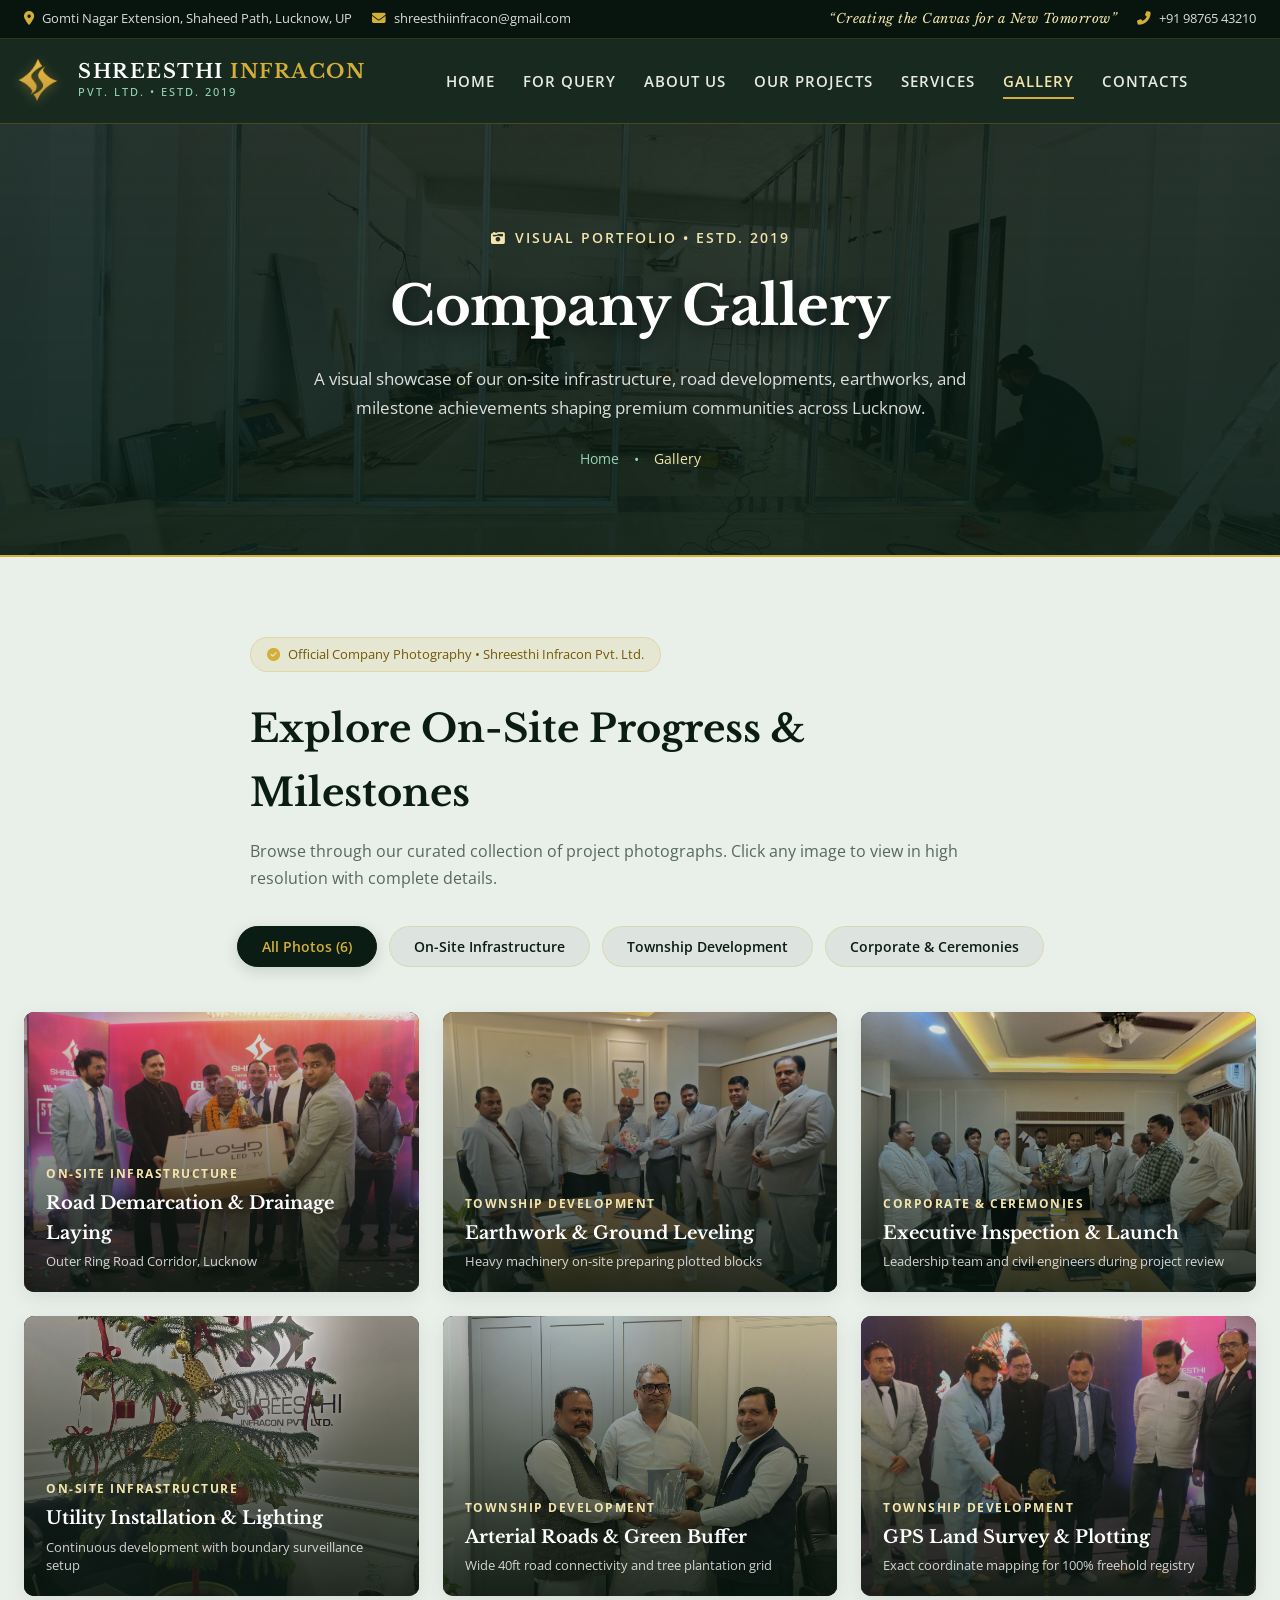
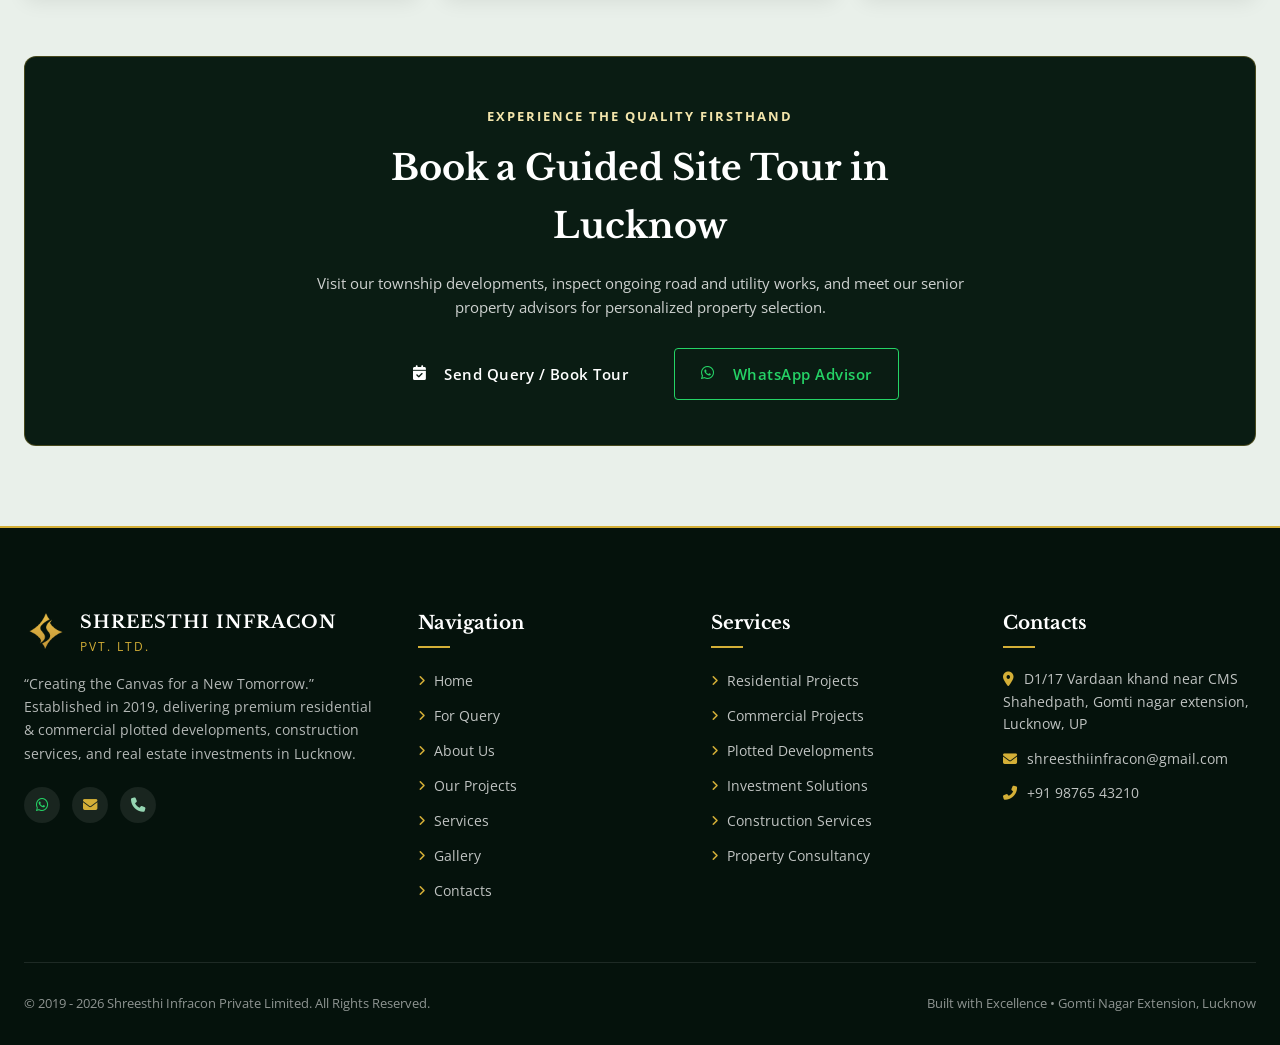
==== gallery.html @ b953113c "Add dedicated Gallery page, homepage showcase section, lightbox modal, and update site navigation" ====
<!DOCTYPE html>
<html lang="en">
<head>
  <meta charset="UTF-8">
  <meta name="viewport" content="width=device-width, initial-scale=1.0, maximum-scale=5.0">
  <title>Company Gallery | Photos &amp; Developments - Shreesthi Infracon Pvt. Ltd.</title>
  <meta name="description" content="Explore Shreesthi Infracon Pvt. Ltd. official gallery - on-site construction, township infrastructure, freehold plotted developments, office moments &amp; project milestones in Lucknow.">
  <meta name="keywords" content="Shreesthi Infracon Gallery, Company Photos Shreesthi Infracon, Lucknow Real Estate Development Photos, Greenfield Township Site Photos, Gomti Nagar Extension Plots Images, Lucknow Construction Photos">
  <meta name="author" content="Shreesthi Infracon Pvt. Ltd.">
  <meta name="robots" content="index, follow, max-snippet:-1, max-image-preview:large, max-video-preview:-1">
  <link rel="canonical" href="https://www.shreesthiinfracon.com/gallery.html">

  <!-- Geo Meta Tags for Lucknow Local SEO -->
  <meta name="geo.region" content="IN-UP">
  <meta name="geo.placename" content="Lucknow">
  <meta name="geo.position" content="26.826504;80.998495">
  <meta name="ICBM" content="26.826504, 80.998495">

  <!-- Open Graph -->
  <meta property="og:site_name" content="SHREESTHI INFRACON PVT. LTD.">
  <meta property="og:title" content="Company Gallery &amp; Project Photos | Shreesthi Infracon Lucknow">
  <meta property="og:description" content="Discover on-site developments, township roads, construction progress, and corporate milestones of Shreesthi Infracon in Lucknow.">
  <meta property="og:type" content="website">
  <meta property="og:url" content="https://www.shreesthiinfracon.com/gallery.html">
  <meta property="og:image" content="https://www.shreesthiinfracon.com/assets/images/gallery/IMG_9667.JPG.jpeg">
  <meta property="og:locale" content="en_IN">

  <!-- Twitter Card -->
  <meta name="twitter:card" content="summary_large_image">
  <meta name="twitter:title" content="Company Gallery &amp; Photos | Shreesthi Infracon Lucknow">
  <meta name="twitter:description" content="On-site development, infrastructure milestones &amp; moments from Shreesthi Infracon Pvt. Ltd. Lucknow.">
  <meta name="twitter:image" content="https://www.shreesthiinfracon.com/assets/images/gallery/IMG_9667.JPG.jpeg">

  <!-- Schema.org ImageGallery Structured Data -->
  <script type="application/ld+json">
  {
    "@context": "https://schema.org",
    "@type": "ImageGallery",
    "name": "Shreesthi Infracon Company Gallery",
    "description": "On-site infrastructure, civil developments, plotted townships, and corporate milestones of Shreesthi Infracon Pvt. Ltd. in Lucknow.",
    "url": "https://www.shreesthiinfracon.com/gallery.html",
    "provider": {
      "@type": "RealEstateAgent",
      "name": "Shreesthi Infracon Pvt. Ltd.",
      "telephone": "+91 98765 43210",
      "address": {
        "@type": "PostalAddress",
        "streetAddress": "D1/17 Vardaan Khand near CMS Shaheed Path, Gomti Nagar Extension",
        "addressLocality": "Lucknow",
        "addressRegion": "Uttar Pradesh",
        "postalCode": "226010",
        "addressCountry": "IN"
      }
    }
  }
  </script>

  <!-- Favicon -->
  <link rel="icon" type="image/png" href="assets/images/logo/logo-icon-gold.png">

  <!-- Google Fonts: Libre Baskerville + Open Sans -->
  <link rel="preconnect" href="https://fonts.googleapis.com">
  <link rel="preconnect" href="https://fonts.gstatic.com" crossorigin>
  <link href="https://fonts.googleapis.com/css2?family=Libre+Baskerville:ital,wght@0,400;0,700;1,400&family=Open+Sans:ital,wght@0,300;0,400;0,500;0,600;0,700;1,400&display=swap" rel="stylesheet">

  <!-- Font Awesome Icons -->
  <link rel="stylesheet" href="https://cdnjs.cloudflare.com/ajax/libs/font-awesome/6.5.1/css/all.min.css">

  <!-- Main Stylesheet -->
  <link rel="stylesheet" href="assets/css/styles.css">

  <style>
    /* Specific Gallery Page Enhancements */
    .gallery-filter-wrap {
      display: flex;
      justify-content: center;
      flex-wrap: wrap;
      gap: 12px;
      margin-bottom: 45px;
    }
    .gallery-filter-btn {
      background: rgba(10, 28, 19, 0.05);
      border: 1px solid rgba(212, 175, 55, 0.25);
      color: var(--color-forest-dark);
      padding: 10px 24px;
      border-radius: 30px;
      font-size: 0.9rem;
      font-weight: 600;
      cursor: pointer;
      transition: all 0.3s ease;
    }
    .gallery-filter-btn:hover,
    .gallery-filter-btn.active {
      background: var(--color-forest-dark);
      color: var(--color-gold-base);
      border-color: var(--color-forest-dark);
      box-shadow: 0 4px 15px rgba(10, 28, 19, 0.15);
    }
    .gallery-card {
      position: relative;
      border-radius: 10px;
      overflow: hidden;
      background: #000;
      box-shadow: 0 6px 20px rgba(0, 0, 0, 0.08);
      cursor: pointer;
      transition: transform 0.4s cubic-bezier(0.165, 0.84, 0.44, 1), box-shadow 0.4s ease;
      height: 280px;
    }
    .gallery-card:hover {
      transform: translateY(-6px);
      box-shadow: 0 16px 35px rgba(0, 0, 0, 0.2);
    }
    .gallery-card-img {
      width: 100%;
      height: 100%;
      object-fit: cover;
      transition: transform 0.6s cubic-bezier(0.165, 0.84, 0.44, 1);
    }
    .gallery-card:hover .gallery-card-img {
      transform: scale(1.08);
    }
    .gallery-card-overlay {
      position: absolute;
      inset: 0;
      background: linear-gradient(180deg, rgba(7, 21, 14, 0.1) 0%, rgba(7, 21, 14, 0.85) 100%);
      display: flex;
      flex-direction: column;
      justify-content: flex-end;
      padding: 22px;
      color: #fff;
      transition: opacity 0.3s ease;
    }
    .gallery-card-tag {
      font-size: 0.72rem;
      letter-spacing: 1.5px;
      text-transform: uppercase;
      color: var(--color-gold-light);
      font-weight: 700;
      margin-bottom: 6px;
    }
    .gallery-card-title {
      font-family: var(--font-serif);
      font-size: 1.12rem;
      font-weight: 700;
      margin-bottom: 4px;
      color: #fff;
    }
    .gallery-card-sub {
      font-size: 0.82rem;
      color: rgba(255, 255, 255, 0.8);
      line-height: 1.4;
    }
    .gallery-zoom-badge {
      position: absolute;
      top: 18px;
      right: 18px;
      width: 38px;
      height: 38px;
      border-radius: 50%;
      background: rgba(10, 28, 19, 0.75);
      border: 1px solid rgba(212, 175, 55, 0.4);
      color: var(--color-gold-base);
      display: flex;
      align-items: center;
      justify-content: center;
      font-size: 0.9rem;
      opacity: 0;
      transform: scale(0.8);
      transition: all 0.3s ease;
    }
    .gallery-card:hover .gallery-zoom-badge {
      opacity: 1;
      transform: scale(1);
    }
    .gallery-notice-badge {
      display: inline-flex;
      align-items: center;
      gap: 8px;
      padding: 6px 16px;
      background: rgba(212, 175, 55, 0.12);
      border: 1px solid rgba(212, 175, 55, 0.3);
      border-radius: 20px;
      font-size: 0.82rem;
      color: #725807;
      margin-bottom: 25px;
    }
  </style>
</head>
<body>

  <!-- ==================== TOP ANNOUNCEMENT BAR ==================== -->
  <div class="top-bar">
    <div class="container top-bar-inner">
      <div class="top-bar-left">
        <div class="top-bar-item">
          <i class="fas fa-map-marker-alt"></i>
          <span>Gomti Nagar Extension, Shaheed Path, Lucknow, UP</span>
        </div>
        <div class="top-bar-item">
          <i class="fas fa-envelope"></i>
          <a href="mailto:shreesthiinfracon@gmail.com">shreesthiinfracon@gmail.com</a>
        </div>
      </div>
      <div class="top-bar-right">
        <span class="top-tagline">“Creating the Canvas for a New Tomorrow”</span>
        <div class="top-bar-item">
          <i class="fas fa-phone-alt"></i>
          <a href="tel:+919876543210">+91 98765 43210</a>
        </div>
      </div>
    </div>
  </div>

  <!-- ==================== STICKY NAVIGATION RIBBON ==================== -->
  <header class="header-sticky" id="mainHeader">
    <div class="container header-inner">
      <a href="index.html#hero" class="brand-link">
        <img src="assets/images/logo/logo-icon-gold.png" alt="Shreesthi Infracon Emblem" class="brand-emblem">
        <div class="brand-text">
          <span class="brand-name">Shreesthi <span>Infracon</span></span>
          <span class="brand-sub">Pvt. Ltd. &bull; Estd. 2019</span>
        </div>
      </a>

      <!-- Menu items ordered according to user specification -->
      <nav class="main-nav">
        <a href="index.html#hero" class="nav-link">Home</a>
        <a href="index.html#query" class="nav-link">For Query</a>
        <a href="index.html#about" class="nav-link">About us</a>
        <a href="projects.html" class="nav-link">Our Projects</a>
        <a href="index.html#services" class="nav-link">Services</a>
        <a href="gallery.html" class="nav-link active" style="color: var(--color-gold-light);">Gallery</a>
        <a href="index.html#contact" class="nav-link">Contacts</a>
      </nav>

      <!-- Mobile Toggle -->
      <div class="header-actions">
        <button class="mobile-toggle" id="mobileNavToggle" aria-label="Toggle Navigation">
          <span></span>
          <span></span>
          <span></span>
        </button>
      </div>
    </div>
  </header>

  <!-- ==================== MOBILE NAVIGATION DRAWER ==================== -->
  <div class="mobile-nav-overlay" id="mobileNavOverlay">
    <button class="mobile-close-btn" id="mobileNavClose" aria-label="Close Navigation">&times;</button>
    <div style="margin-bottom: 30px; text-align: center;">
      <img src="assets/images/logo/logo-icon-gold.png" alt="Emblem" style="width: 60px; height: 60px; margin: 0 auto 10px;">
      <h3 style="color: #fff; font-family: 'Libre Baskerville', serif; font-size: 1.3rem;">SHREESTHI INFRACON</h3>
      <p style="color: #95d5b2; font-size: 0.8rem; letter-spacing: 2px;">PVT. LTD.</p>
    </div>
    <ul class="mobile-nav-links">
      <li><a href="index.html#hero" class="mobile-nav-link">Home</a></li>
      <li><a href="index.html#query" class="mobile-nav-link">For Query</a></li>
      <li><a href="index.html#about" class="mobile-nav-link">About us</a></li>
      <li><a href="projects.html" class="mobile-nav-link">Our Projects</a></li>
      <li><a href="index.html#services" class="mobile-nav-link">Services</a></li>
      <li><a href="gallery.html" class="mobile-nav-link active" style="color: var(--color-gold-base);">Gallery</a></li>
      <li><a href="index.html#contact" class="mobile-nav-link">Contacts</a></li>
    </ul>
  </div>

  <!-- ==================== HERO BANNER ==================== -->
  <section class="lot-hero-banner" style="background: linear-gradient(rgba(7, 21, 14, 0.82), rgba(10, 28, 19, 0.9)), url('assets/images/services/IMG-20221122-WA0013.jpg') center/cover no-repeat; min-height: 380px;">
    <div class="container text-center" style="position: relative; z-index: 2;">
      <div style="display: inline-flex; align-items: center; gap: 8px; color: var(--color-gold-light); font-size: 0.85rem; letter-spacing: 2px; text-transform: uppercase; margin-bottom: 12px; font-weight: 600;">
        <i class="fas fa-camera-retro"></i> Visual Portfolio &bull; Estd. 2019
      </div>
      <h1 class="lot-hero-title">Company Gallery</h1>
      <p class="lot-hero-sub" style="max-width: 720px; margin: 0 auto 24px; color: rgba(255, 255, 255, 0.85); font-size: 1.05rem; line-height: 1.7;">
        A visual showcase of our on-site infrastructure, road developments, earthworks, and milestone achievements shaping premium communities across Lucknow.
      </p>
      <div style="display: flex; justify-content: center; gap: 15px; font-size: 0.88rem; color: #95d5b2;">
        <span><a href="index.html" style="color: #95d5b2; text-decoration: none;">Home</a></span>
        <span>&bull;</span>
        <span style="color: var(--color-gold-light);">Gallery</span>
      </div>
    </div>
  </section>

  <!-- ==================== GALLERY SHOWCASE ==================== -->
  <section style="padding: 80px 0; background: var(--color-sage-whisper);">
    <div class="container">
      
      <!-- Section Intro & Categories -->
      <div class="text-center" style="max-width: 780px; margin: 0 auto 35px;">
        <div class="gallery-notice-badge">
          <i class="fas fa-check-circle" style="color: #d4af37;"></i>
          <span>Official Company Photography &bull; Shreesthi Infracon Pvt. Ltd.</span>
        </div>
        <h2 style="font-family: var(--font-serif); font-size: clamp(1.8rem, 3.2vw, 2.4rem); color: var(--color-forest-dark); margin-bottom: 14px;">
          Explore On-Site Progress &amp; Milestones
        </h2>
        <div class="heading-gold-divider"></div>
        <p style="color: #55685d; font-size: 0.98rem; line-height: 1.7;">
          Browse through our curated collection of project photographs. Click any image to view in high resolution with complete details.
        </p>
      </div>

      <!-- Category Filter Tabs -->
      <div class="gallery-filter-wrap">
        <button class="gallery-filter-btn active" data-filter="all">All Photos (6)</button>
        <button class="gallery-filter-btn" data-filter="site-work">On-Site Infrastructure</button>
        <button class="gallery-filter-btn" data-filter="township">Township Development</button>
        <button class="gallery-filter-btn" data-filter="corporate">Corporate &amp; Ceremonies</button>
      </div>

      <!-- Gallery Grid (6 High Quality Company Images) -->
      <div class="row g-4" id="galleryContainer" style="display: grid; grid-template-columns: repeat(auto-fill, minmax(340px, 1fr)); gap: 24px;">
        
        <!-- Image 1: Road & Infrastructure Demarcation -->
        <div class="gallery-card-wrapper" data-category="site-work">
          <div class="gallery-card gallery-item" data-caption="Township Road &amp; Infrastructure Demarcation - Greenfield Corridor, Lucknow">
            <img src="assets/images/gallery/IMG_9667.JPG.jpeg" alt="Township Road and Infrastructure Demarcation" class="gallery-card-img">
            <div class="gallery-zoom-badge"><i class="fas fa-search-plus"></i></div>
            <div class="gallery-card-overlay">
              <span class="gallery-card-tag">On-Site Infrastructure</span>
              <h3 class="gallery-card-title">Road Demarcation &amp; Drainage Laying</h3>
              <p class="gallery-card-sub">Outer Ring Road Corridor, Lucknow</p>
            </div>
          </div>
        </div>

        <!-- Image 2: Earthwork & Leveling -->
        <div class="gallery-card-wrapper" data-category="township">
          <div class="gallery-card gallery-item" data-caption="Earthwork &amp; Site Leveling Operations - Master Plotted Development">
            <img src="assets/images/gallery/20250602_171142.jpg" alt="Earthwork and Site Leveling Operations" class="gallery-card-img">
            <div class="gallery-zoom-badge"><i class="fas fa-search-plus"></i></div>
            <div class="gallery-card-overlay">
              <span class="gallery-card-tag">Township Development</span>
              <h3 class="gallery-card-title">Earthwork &amp; Ground Leveling</h3>
              <p class="gallery-card-sub">Heavy machinery on-site preparing plotted blocks</p>
            </div>
          </div>
        </div>

        <!-- Image 3: Executive Site Briefing & Project Launch -->
        <div class="gallery-card-wrapper" data-category="corporate">
          <div class="gallery-card gallery-item" data-caption="Executive Site Inspection &amp; Foundation Ceremony - Shreesthi Infracon Leadership">
            <img src="assets/images/gallery/IMG-20250702-WA0082.jpg" alt="Executive Site Inspection and Launch Ceremony" class="gallery-card-img">
            <div class="gallery-zoom-badge"><i class="fas fa-search-plus"></i></div>
            <div class="gallery-card-overlay">
              <span class="gallery-card-tag">Corporate &amp; Ceremonies</span>
              <h3 class="gallery-card-title">Executive Inspection &amp; Launch</h3>
              <p class="gallery-card-sub">Leadership team and civil engineers during project review</p>
            </div>
          </div>
        </div>

        <!-- Image 4: Night Operations & Site Lighting -->
        <div class="gallery-card-wrapper" data-category="site-work">
          <div class="gallery-card gallery-item" data-caption="Evening Infrastructure Progress &amp; High-Mast Security Lighting">
            <img src="assets/images/gallery/20251224_190936.jpg" alt="Evening Infrastructure Progress and Security Lighting" class="gallery-card-img">
            <div class="gallery-zoom-badge"><i class="fas fa-search-plus"></i></div>
            <div class="gallery-card-overlay">
              <span class="gallery-card-tag">On-Site Infrastructure</span>
              <h3 class="gallery-card-title">Utility Installation &amp; Lighting</h3>
              <p class="gallery-card-sub">Continuous development with boundary surveillance setup</p>
            </div>
          </div>
        </div>

        <!-- Image 5: Wide Arterial Roads & Boundary -->
        <div class="gallery-card-wrapper" data-category="township">
          <div class="gallery-card gallery-item" data-caption="40ft Main Boulevard &amp; Perimeter Boundary Development">
            <img src="assets/images/gallery/20260211_162855.jpg" alt="Main Boulevard and Perimeter Boundary Development" class="gallery-card-img">
            <div class="gallery-zoom-badge"><i class="fas fa-search-plus"></i></div>
            <div class="gallery-card-overlay">
              <span class="gallery-card-tag">Township Development</span>
              <h3 class="gallery-card-title">Arterial Roads &amp; Green Buffer</h3>
              <p class="gallery-card-sub">Wide 40ft road connectivity and tree plantation grid</p>
            </div>
          </div>
        </div>

        <!-- Image 6: Land Surveying & Boundary Demarcation -->
        <div class="gallery-card-wrapper" data-category="township">
          <div class="gallery-card gallery-item" data-caption="Land Surveying &amp; GPS Plot Demarcation for Immediate Freehold Registry">
            <img src="assets/images/gallery/IMG_9947.JPG.jpeg" alt="Land Surveying and GPS Plot Demarcation" class="gallery-card-img">
            <div class="gallery-zoom-badge"><i class="fas fa-search-plus"></i></div>
            <div class="gallery-card-overlay">
              <span class="gallery-card-tag">Township Development</span>
              <h3 class="gallery-card-title">GPS Land Survey &amp; Plotting</h3>
              <p class="gallery-card-sub">Exact coordinate mapping for 100% freehold registry</p>
            </div>
          </div>
        </div>

      </div>

      <!-- Bottom Site Tour CTA Box -->
      <div style="margin-top: 60px; background: var(--color-forest-dark); border-radius: 12px; padding: 45px 35px; color: #fff; text-align: center; position: relative; overflow: hidden; border: 1px solid rgba(212, 175, 55, 0.3);">
        <div style="position: relative; z-index: 2; max-width: 680px; margin: 0 auto;">
          <span style="color: var(--color-gold-light); font-size: 0.8rem; letter-spacing: 2px; text-transform: uppercase; font-weight: 700;">Experience the Quality Firsthand</span>
          <h3 style="font-family: var(--font-serif); font-size: clamp(1.6rem, 3vw, 2.2rem); margin: 10px 0 16px; color: #fff;">
            Book a Guided Site Tour in Lucknow
          </h3>
          <p style="color: rgba(255, 255, 255, 0.8); font-size: 0.95rem; margin-bottom: 28px; line-height: 1.6;">
            Visit our township developments, inspect ongoing road and utility works, and meet our senior property advisors for personalized property selection.
          </p>
          <div style="display: flex; justify-content: center; gap: 15px; flex-wrap: wrap;">
            <a href="index.html#query" class="btn btn-primary" style="padding: 13px 30px;">
              <i class="fas fa-calendar-check" style="margin-right: 8px;"></i> Send Query / Book Tour
            </a>
            <a href="https://wa.me/919876543210?text=Hello%20Shreesthi%20Infracon%20Team%2C%20I%20would%20like%20to%20schedule%20a%20site%20visit%20to%20view%20your%20projects." target="_blank" class="btn btn-secondary" style="padding: 13px 26px; border-color: #25d366; color: #25d366;">
              <i class="fab fa-whatsapp" style="margin-right: 8px;"></i> WhatsApp Advisor
            </a>
          </div>
        </div>
      </div>

    </div>
  </section>

  <!-- ==================== LIGHTBOX MODAL ==================== -->
  <div class="lightbox-modal" id="lightboxModal" role="dialog" aria-hidden="true" aria-label="Image Preview">
    <button class="lightbox-close" id="lightboxClose" aria-label="Close Lightbox">&times;</button>
    <button class="lightbox-nav lightbox-prev" id="lightboxPrev" aria-label="Previous Image"><i class="fas fa-chevron-left"></i></button>
    <button class="lightbox-nav lightbox-next" id="lightboxNext" aria-label="Next Image"><i class="fas fa-chevron-right"></i></button>
    <div class="lightbox-img-wrap">
      <img src="" alt="" class="lightbox-img" id="lightboxImage">
      <div id="lightboxCaption" style="text-align: center; color: #fff; margin-top: 15px; font-family: 'Libre Baskerville', serif; font-size: 1.05rem;"></div>
    </div>
  </div>

  <!-- ==================== FOOTER ==================== -->
  <footer class="site-footer">
    <div class="container">
      <div class="footer-top-grid">
        
        <!-- Brand Summary -->
        <div class="footer-brand-info">
          <div class="footer-logo-row">
            <img src="assets/images/logo/logo-icon-gold.png" alt="Shreesthi Infracon Logo" class="footer-emblem">
            <div>
              <div class="footer-brand-title">SHREESTHI INFRACON</div>
              <div style="font-size: 0.72rem; color: #d4af37; letter-spacing: 2px;">PVT. LTD.</div>
            </div>
          </div>
          <p class="footer-desc">
            “Creating the Canvas for a New Tomorrow.” Established in 2019, delivering premium residential &amp; commercial plotted developments, construction services, and real estate investments in Lucknow.
          </p>
          <div style="display: flex; gap: 12px; margin-top: 6px;">
            <a href="https://wa.me/919876543210" target="_blank" style="width: 36px; height: 36px; border-radius: 50%; background: rgba(255,255,255,0.08); display: flex; align-items: center; justify-content: center; color: #25d366;"><i class="fab fa-whatsapp"></i></a>
            <a href="mailto:shreesthiinfracon@gmail.com" style="width: 36px; height: 36px; border-radius: 50%; background: rgba(255,255,255,0.08); display: flex; align-items: center; justify-content: center; color: #d4af37;"><i class="fas fa-envelope"></i></a>
            <a href="tel:+919876543210" style="width: 36px; height: 36px; border-radius: 50%; background: rgba(255,255,255,0.08); display: flex; align-items: center; justify-content: center; color: #95d5b2;"><i class="fas fa-phone"></i></a>
          </div>
        </div>

        <!-- Navigation Links Matching Wireframe -->
        <div>
          <h4 class="footer-col-title">Navigation</h4>
          <ul class="footer-links-list">
            <li><a href="index.html#hero"><i class="fas fa-angle-right"></i> Home</a></li>
            <li><a href="index.html#query"><i class="fas fa-angle-right"></i> For Query</a></li>
            <li><a href="index.html#about"><i class="fas fa-angle-right"></i> About Us</a></li>
            <li><a href="projects.html"><i class="fas fa-angle-right"></i> Our Projects</a></li>
            <li><a href="index.html#services"><i class="fas fa-angle-right"></i> Services</a></li>
            <li><a href="gallery.html"><i class="fas fa-angle-right"></i> Gallery</a></li>
            <li><a href="index.html#contact"><i class="fas fa-angle-right"></i> Contacts</a></li>
          </ul>
        </div>

        <!-- Key Services -->
        <div>
          <h4 class="footer-col-title">Services</h4>
          <ul class="footer-links-list">
            <li><a href="index.html#services"><i class="fas fa-angle-right"></i> Residential Projects</a></li>
            <li><a href="index.html#services"><i class="fas fa-angle-right"></i> Commercial Projects</a></li>
            <li><a href="index.html#services"><i class="fas fa-angle-right"></i> Plotted Developments</a></li>
            <li><a href="index.html#services"><i class="fas fa-angle-right"></i> Investment Solutions</a></li>
            <li><a href="index.html#services"><i class="fas fa-angle-right"></i> Construction Services</a></li>
            <li><a href="index.html#services"><i class="fas fa-angle-right"></i> Property Consultancy</a></li>
          </ul>
        </div>

        <!-- Office Details -->
        <div>
          <h4 class="footer-col-title">Contacts</h4>
          <p style="font-size: 0.88rem; line-height: 1.6; color: rgba(255, 255, 255, 0.75); margin-bottom: 12px;">
            <i class="fas fa-map-marker-alt" style="color: #d4af37; margin-right: 6px;"></i>
            D1/17 Vardaan khand near CMS Shahedpath, Gomti nagar extension, Lucknow, UP
          </p>
          <p style="font-size: 0.88rem; line-height: 1.6; color: rgba(255, 255, 255, 0.75); margin-bottom: 12px;">
            <i class="fas fa-envelope" style="color: #d4af37; margin-right: 6px;"></i>
            shreesthiinfracon@gmail.com
          </p>
          <p style="font-size: 0.88rem; line-height: 1.6; color: rgba(255, 255, 255, 0.75);">
            <i class="fas fa-phone-alt" style="color: #d4af37; margin-right: 6px;"></i>
            +91 98765 43210
          </p>
        </div>

      </div>

      <div class="footer-bottom-bar">
        <div>
          &copy; 2019 - 2026 Shreesthi Infracon Private Limited. All Rights Reserved.
        </div>
        <div>
          Built with Excellence &bull; Gomti Nagar Extension, Lucknow
        </div>
      </div>
    </div>
  </footer>

  <!-- Scripts -->
  <script src="assets/js/main.js"></script>
  <script>
    // Category Filtering Script for gallery.html
    document.addEventListener('DOMContentLoaded', () => {
      const filterBtns = document.querySelectorAll('.gallery-filter-btn');
      const items = document.querySelectorAll('.gallery-card-wrapper');

      filterBtns.forEach(btn => {
        btn.addEventListener('click', () => {
          filterBtns.forEach(b => b.classList.remove('active'));
          btn.classList.add('active');

          const filter = btn.getAttribute('data-filter');
          items.forEach(item => {
            const cat = item.getAttribute('data-category');
            if (filter === 'all' || cat === filter) {
              item.style.display = 'block';
              item.style.opacity = '0';
              setTimeout(() => {
                item.style.transition = 'opacity 0.3s ease';
                item.style.opacity = '1';
              }, 20);
            } else {
              item.style.display = 'none';
            }
          });
        });
      });
    });
  </script>
</body>
</html>
---- assets/css/styles.css ----
/* ==========================================================================
   SHREESTHI INFRACON PVT. LTD. - Main Stylesheet
   Theme: Luxury Real Estate & Infrastructure
   Palette: Forest Pine, Emerald Glow, Sage Whisper, Mint Leaf, Champagne Gold
   Typography: Libre Baskerville (Serif) + Open Sans (Sans-serif)
   ========================================================================== */

/* ---------- CSS Reset & Custom Properties ---------- */
:root {
  /* Brand Color Palette (Based on User's Palette & Luxury Aesthetic) */
  --color-forest-dark: #0a1c13;
  --color-forest-pine: #0f2e20;
  --color-emerald-deep: #16422e;
  --color-emerald-glow: #1f563c;
  --color-moss-green: #2d6a4f;
  --color-seafoam: #52b788;
  --color-mint-leaf: #95d5b2;
  --color-pistachio: #b7e4c7;
  --color-sage-whisper: #e9f0ea;
  --color-sage-light: #f4f7f4;
  
  /* Metallic Gold Accents */
  --color-gold-light: #f3e5ab;
  --color-gold-base: #d4af37;
  --color-gold-rich: #c5a869;
  --color-gold-dark: #997d33;
  --color-gold-gradient: linear-gradient(135deg, #f7e7b4 0%, #d4af37 50%, #aa8328 100%);
  --color-gold-border: rgba(212, 175, 55, 0.35);

  /* Neutrals */
  --color-white: #ffffff;
  --color-cream: #fafbf9;
  --color-text-primary: #15241b;
  --color-text-secondary: #4a5d52;
  --color-text-muted: #718479;
  --color-text-light: #f0f5f2;
  --color-border-subtle: #dbe4de;
  --color-border-dark: rgba(255, 255, 255, 0.12);

  /* Elevation & Shadows */
  --shadow-sm: 0 2px 8px rgba(10, 28, 19, 0.06);
  --shadow-md: 0 8px 24px rgba(10, 28, 19, 0.1);
  --shadow-lg: 0 16px 40px rgba(10, 28, 19, 0.16);
  --shadow-luxury: 0 20px 50px rgba(0, 0, 0, 0.25);
  --shadow-gold: 0 8px 25px rgba(212, 175, 55, 0.25);

  /* Fonts */
  --font-serif: 'Libre Baskerville', Georgia, 'Times New Roman', serif;
  --font-sans: 'Open Sans', -apple-system, BlinkMacSystemFont, 'Segoe UI', Roboto, sans-serif;
  --font-heading: 'Libre Baskerville', serif;

  /* Transitions */
  --transition-fast: 0.2s cubic-bezier(0.4, 0, 0.2, 1);
  --transition-normal: 0.35s cubic-bezier(0.4, 0, 0.2, 1);
  --transition-slow: 0.6s cubic-bezier(0.16, 1, 0.3, 1);

  /* Layout */
  --container-max-width: 1280px;
  --header-height: 84px;
}

*, *::before, *::after {
  box-sizing: border-box;
  margin: 0;
  padding: 0;
}

html {
  scroll-behavior: smooth;
  font-size: 16px;
  text-rendering: optimizeLegibility;
  -webkit-font-smoothing: antialiased;
}

body {
  font-family: var(--font-sans);
  color: var(--color-text-primary);
  background-color: var(--color-cream);
  line-height: 1.65;
  overflow-x: hidden;
}

img {
  max-width: 100%;
  height: auto;
  display: block;
}

a {
  color: inherit;
  text-decoration: none;
  transition: color var(--transition-fast);
}

button, input, select, textarea {
  font-family: inherit;
}

.container {
  width: 100%;
  max-width: var(--container-max-width);
  margin-left: auto;
  margin-right: auto;
  padding-left: 24px;
  padding-right: 24px;
}

/* ---------- Typography Utility Classes ---------- */
.font-serif {
  font-family: var(--font-serif);
}

.section-tag {
  display: inline-flex;
  align-items: center;
  gap: 8px;
  font-size: 0.8rem;
  font-weight: 700;
  letter-spacing: 2.5px;
  text-transform: uppercase;
  color: var(--color-gold-base);
  margin-bottom: 12px;
}

.section-tag::before {
  content: '';
  display: inline-block;
  width: 24px;
  height: 2px;
  background: var(--color-gold-base);
}

.section-title {
  font-family: var(--font-serif);
  font-size: clamp(2rem, 3.5vw, 2.75rem);
  font-weight: 700;
  line-height: 1.25;
  color: var(--color-forest-dark);
  margin-bottom: 16px;
  letter-spacing: -0.3px;
}

.section-title.light {
  color: var(--color-white);
}

.section-desc {
  font-size: 1.05rem;
  color: var(--color-text-secondary);
  max-width: 680px;
  line-height: 1.7;
}

.section-desc.light {
  color: rgba(255, 255, 255, 0.85);
}

/* ---------- Buttons & CTAs ---------- */
.btn {
  display: inline-flex;
  align-items: center;
  justify-content: center;
  gap: 10px;
  padding: 13px 28px;
  font-size: 0.92rem;
  font-weight: 600;
  letter-spacing: 0.5px;
  border-radius: 4px;
  cursor: pointer;
  transition: all var(--transition-normal);
  border: 1px solid transparent;
  white-space: nowrap;
}

.btn-gold {
  background: var(--color-gold-gradient);
  color: var(--color-forest-dark);
  border-color: var(--color-gold-base);
  box-shadow: 0 4px 15px rgba(212, 175, 55, 0.25);
}

.btn-gold:hover {
  transform: translateY(-2px);
  box-shadow: var(--shadow-gold);
  filter: brightness(1.08);
}

.btn-outline-gold {
  background: transparent;
  color: var(--color-gold-light);
  border-color: var(--color-gold-base);
}

.btn-outline-gold:hover {
  background: var(--color-gold-base);
  color: var(--color-forest-dark);
  transform: translateY(-2px);
}

.btn-emerald {
  background: var(--color-emerald-deep);
  color: var(--color-white);
}

.btn-emerald:hover {
  background: var(--color-forest-pine);
  transform: translateY(-2px);
  box-shadow: var(--shadow-md);
}

.btn-outline-white {
  background: rgba(255, 255, 255, 0.08);
  color: var(--color-white);
  border: 1px solid rgba(255, 255, 255, 0.35);
  backdrop-filter: blur(8px);
}

.btn-outline-white:hover {
  background: var(--color-white);
  color: var(--color-forest-dark);
  border-color: var(--color-white);
}

/* ---------- Top Notification Bar ---------- */
.top-bar {
  background: #07150e;
  color: var(--color-mint-leaf);
  font-size: 0.82rem;
  padding: 8px 0;
  border-bottom: 1px solid rgba(212, 175, 55, 0.2);
  z-index: 101;
  position: relative;
}

.top-bar-inner {
  display: flex;
  justify-content: space-between;
  align-items: center;
  flex-wrap: wrap;
  gap: 12px;
}

.top-bar-left, .top-bar-right {
  display: flex;
  align-items: center;
  gap: 20px;
}

.top-bar-item {
  display: flex;
  align-items: center;
  gap: 8px;
  color: rgba(255, 255, 255, 0.85);
}

.top-bar-item i {
  color: var(--color-gold-base);
  font-size: 0.85rem;
}

.top-bar-item a:hover {
  color: var(--color-gold-light);
  text-decoration: underline;
}

.top-tagline {
  font-style: italic;
  font-family: var(--font-serif);
  color: var(--color-gold-light);
  letter-spacing: 0.5px;
}

/* ---------- Sticky Header Ribbon ---------- */
.header-sticky {
  position: sticky;
  top: 0;
  width: 100%;
  background: rgba(10, 28, 19, 0.94);
  backdrop-filter: blur(16px);
  -webkit-backdrop-filter: blur(16px);
  border-bottom: 1px solid rgba(212, 175, 55, 0.25);
  z-index: 100;
  transition: all var(--transition-normal);
}

.header-sticky.scrolled {
  background: rgba(7, 21, 14, 0.98);
  box-shadow: 0 10px 30px rgba(0, 0, 0, 0.35);
  border-bottom-color: rgba(212, 175, 55, 0.35);
}

.header-inner {
  display: flex;
  align-items: center;
  justify-content: space-between;
  height: var(--header-height);
  padding: 0 12px;
}

/* Brand Logo Styling */
.brand-link {
  display: flex;
  align-items: center;
  gap: 14px;
  text-decoration: none;
}

.brand-emblem {
  width: 52px;
  height: 52px;
  object-fit: contain;
  filter: drop-shadow(0 2px 6px rgba(212, 175, 55, 0.4));
  transition: transform var(--transition-normal);
}

.brand-link:hover .brand-emblem {
  transform: scale(1.06) rotate(2deg);
}

.brand-text {
  display: flex;
  flex-direction: column;
}

.brand-name {
  font-family: var(--font-serif);
  font-size: 1.22rem;
  font-weight: 700;
  letter-spacing: 1.5px;
  color: var(--color-white);
  line-height: 1.15;
  text-transform: uppercase;
}

.brand-name span {
  color: var(--color-gold-base);
}

.brand-sub {
  font-size: 0.68rem;
  letter-spacing: 2px;
  text-transform: uppercase;
  color: var(--color-mint-leaf);
  font-weight: 500;
}

/* Main Navigation */
.main-nav {
  display: flex;
  align-items: center;
  gap: 28px;
}

.nav-link {
  font-size: 0.92rem;
  font-weight: 600;
  color: rgba(255, 255, 255, 0.9);
  text-transform: uppercase;
  letter-spacing: 1px;
  position: relative;
  padding: 6px 0;
  transition: color var(--transition-fast);
}

.nav-link::after {
  content: '';
  position: absolute;
  bottom: 0;
  left: 0;
  width: 0%;
  height: 2px;
  background: var(--color-gold-base);
  transition: width var(--transition-normal);
}

.nav-link:hover, .nav-link.active {
  color: var(--color-gold-light);
}

.nav-link:hover::after, .nav-link.active::after {
  width: 100%;
}

.header-actions {
  display: flex;
  align-items: center;
  gap: 16px;
}

/* Mobile Toggle */
.mobile-toggle {
  display: none;
  background: transparent;
  border: none;
  cursor: pointer;
  flex-direction: column;
  gap: 5px;
  padding: 8px;
  z-index: 102;
}

.mobile-toggle span {
  display: block;
  width: 26px;
  height: 2.5px;
  background-color: var(--color-gold-base);
  border-radius: 2px;
  transition: all var(--transition-normal);
}

/* ---------- Hero Section (Barney Estates Inspired) ---------- */
.hero-section {
  position: relative;
  min-height: calc(100vh - var(--header-height));
  display: flex;
  flex-direction: column;
  justify-content: center;
  align-items: center;
  overflow: hidden;
  color: var(--color-white);
  text-align: center;
  padding: 90px 20px 80px;
}

/* Video Background */
.hero-video-wrap {
  position: absolute;
  top: 0;
  left: 0;
  width: 100%;
  height: 100%;
  z-index: 1;
  overflow: hidden;
}

.hero-video {
  width: 100%;
  height: 100%;
  object-fit: cover;
  object-position: center;
}

.hero-overlay {
  position: absolute;
  top: 0;
  left: 0;
  width: 100%;
  height: 100%;
  background: linear-gradient(
    180deg,
    rgba(10, 28, 19, 0.72) 0%,
    rgba(10, 28, 19, 0.6) 40%,
    rgba(7, 21, 14, 0.88) 100%
  );
  z-index: 2;
}

.hero-pattern {
  position: absolute;
  top: 0;
  left: 0;
  width: 100%;
  height: 100%;
  background-image: radial-gradient(rgba(212, 175, 55, 0.08) 1px, transparent 1px);
  background-size: 32px 32px;
  z-index: 2;
  pointer-events: none;
}

.hero-content {
  position: relative;
  z-index: 3;
  max-width: 960px;
  margin: 0 auto;
  animation: heroFadeIn 1s ease-out forwards;
}

@keyframes heroFadeIn {
  from {
    opacity: 0;
    transform: translateY(24px);
  }
  to {
    opacity: 1;
    transform: translateY(0);
  }
}

.hero-emblem-badge {
  display: inline-block;
  margin-bottom: 24px;
}

.hero-badge-img {
  width: 120px;
  height: 120px;
  border-radius: 50%;
  padding: 5px;
  background: radial-gradient(circle, rgba(212, 175, 55, 0.3) 0%, transparent 70%);
  border: 1px solid rgba(212, 175, 55, 0.4);
  box-shadow: 0 0 35px rgba(212, 175, 55, 0.3);
  object-fit: contain;
}

.hero-subtitle-top {
  font-family: var(--font-sans);
  font-size: 0.95rem;
  font-weight: 700;
  text-transform: uppercase;
  letter-spacing: 4px;
  color: var(--color-mint-leaf);
  margin-bottom: 12px;
}

.hero-main-title {
  font-family: var(--font-serif);
  font-size: clamp(2.4rem, 5.5vw, 4.4rem);
  font-weight: 700;
  letter-spacing: 2px;
  line-height: 1.15;
  text-transform: uppercase;
  color: var(--color-white);
  margin-bottom: 8px;
  text-shadow: 0 4px 20px rgba(0, 0, 0, 0.6);
}

.hero-main-title .gold-accent {
  background: var(--color-gold-gradient);
  -webkit-background-clip: text;
  -webkit-text-fill-color: transparent;
  display: inline-block;
}

.hero-pvt {
  font-size: clamp(1.1rem, 2vw, 1.5rem);
  letter-spacing: 3px;
  font-family: var(--font-serif);
  font-weight: 400;
  color: var(--color-gold-light);
  margin-bottom: 20px;
}

.hero-divider {
  display: flex;
  align-items: center;
  justify-content: center;
  gap: 16px;
  margin: 18px auto 22px;
  max-width: 480px;
}

.hero-divider span {
  flex: 1;
  height: 1px;
  background: linear-gradient(90deg, transparent, var(--color-gold-base), transparent);
}

.hero-divider i {
  color: var(--color-gold-base);
  font-size: 0.9rem;
}

.hero-tagline {
  font-family: var(--font-serif);
  font-style: italic;
  font-size: clamp(1.2rem, 2.2vw, 1.8rem);
  color: var(--color-white);
  margin-bottom: 34px;
  letter-spacing: 0.5px;
  text-shadow: 0 2px 10px rgba(0, 0, 0, 0.4);
}

.hero-cta-group {
  display: flex;
  align-items: center;
  justify-content: center;
  flex-wrap: wrap;
  gap: 16px;
  margin-bottom: 40px;
}

/* Hero Quick Stats */
.hero-stats-row {
  display: grid;
  grid-template-columns: repeat(4, 1fr);
  gap: 20px;
  max-width: 860px;
  margin: 20px auto 0;
  padding: 20px 24px;
  background: rgba(10, 28, 19, 0.65);
  backdrop-filter: blur(12px);
  border: 1px solid rgba(212, 175, 55, 0.25);
  border-radius: 8px;
}

.hero-stat-card {
  text-align: center;
}

.hero-stat-card .stat-number {
  font-family: var(--font-serif);
  font-size: 1.85rem;
  font-weight: 700;
  color: var(--color-gold-light);
  line-height: 1.1;
}

.hero-stat-card .stat-label {
  font-size: 0.78rem;
  text-transform: uppercase;
  letter-spacing: 1px;
  color: var(--color-mint-leaf);
  margin-top: 4px;
}

/* Banner Under Hero (Like Barney Estates Ribbon) */
.hero-bottom-ribbon {
  position: relative;
  z-index: 3;
  width: 100%;
  background: #092114;
  border-top: 1px solid rgba(212, 175, 55, 0.3);
  border-bottom: 1px solid rgba(212, 175, 55, 0.3);
  padding: 14px 20px;
}

.hero-bottom-ribbon .container {
  display: flex;
  align-items: center;
  justify-content: space-between;
  flex-wrap: wrap;
  gap: 16px;
}

.ribbon-info {
  display: flex;
  align-items: center;
  gap: 12px;
  color: var(--color-white);
  font-size: 0.95rem;
}

.ribbon-badge {
  background: var(--color-gold-base);
  color: var(--color-forest-dark);
  font-size: 0.75rem;
  font-weight: 700;
  padding: 4px 10px;
  border-radius: 3px;
  text-transform: uppercase;
  letter-spacing: 1px;
}

.ribbon-cta {
  display: inline-flex;
  align-items: center;
  gap: 8px;
  color: var(--color-gold-light);
  font-weight: 600;
  font-size: 0.9rem;
}

.ribbon-cta:hover {
  color: var(--color-white);
}

/* ---------- About Section (Middle Section from Brief) ---------- */
.about-section {
  padding: 100px 0;
  background-color: var(--color-sage-light);
  position: relative;
  overflow: hidden;
}

.about-section::before {
  content: '';
  position: absolute;
  top: 0;
  right: 0;
  width: 450px;
  height: 450px;
  background: radial-gradient(circle, rgba(149, 213, 178, 0.25) 0%, transparent 70%);
  pointer-events: none;
}

.about-grid {
  display: grid;
  grid-template-columns: 1.1fr 0.9fr;
  gap: 60px;
  align-items: center;
}

.about-text-content {
  position: relative;
}

.about-brand-header {
  display: flex;
  align-items: center;
  gap: 16px;
  margin-bottom: 24px;
}

.about-logo-thumb {
  width: 60px;
  height: 60px;
  object-fit: contain;
}

.about-tagline-quote {
  font-family: var(--font-serif);
  font-style: italic;
  font-size: 1.35rem;
  color: var(--color-emerald-deep);
  border-left: 3px solid var(--color-gold-base);
  padding-left: 18px;
  margin: 18px 0 28px;
  line-height: 1.4;
}

.about-paragraph {
  font-size: 1.02rem;
  line-height: 1.8;
  color: var(--color-text-secondary);
  margin-bottom: 20px;
}

.about-paragraph strong {
  color: var(--color-forest-dark);
}

.about-pillars {
  display: grid;
  grid-template-columns: repeat(3, 1fr);
  gap: 16px;
  margin-top: 36px;
  padding-top: 28px;
  border-top: 1px solid var(--color-border-subtle);
}

.pillar-item {
  display: flex;
  flex-direction: column;
  gap: 6px;
}

.pillar-icon {
  width: 42px;
  height: 42px;
  border-radius: 8px;
  background: var(--color-sage-whisper);
  color: var(--color-emerald-deep);
  display: flex;
  align-items: center;
  justify-content: center;
  font-size: 1.2rem;
  margin-bottom: 6px;
}

.pillar-title {
  font-weight: 700;
  font-size: 0.95rem;
  color: var(--color-forest-dark);
}

.pillar-desc {
  font-size: 0.82rem;
  color: var(--color-text-muted);
}

/* About Imagery Showcase */
.about-visuals {
  position: relative;
}

.about-main-card {
  position: relative;
  border-radius: 12px;
  overflow: hidden;
  box-shadow: var(--shadow-lg);
  border: 4px solid var(--color-white);
}

.about-main-img {
  width: 100%;
  height: 440px;
  object-fit: cover;
  transition: transform var(--transition-slow);
}

.about-main-card:hover .about-main-img {
  transform: scale(1.04);
}

.about-badge-floating {
  position: absolute;
  bottom: 24px;
  left: 24px;
  background: rgba(10, 28, 19, 0.92);
  backdrop-filter: blur(10px);
  color: var(--color-white);
  padding: 16px 22px;
  border-radius: 8px;
  border-left: 4px solid var(--color-gold-base);
  box-shadow: var(--shadow-md);
  max-width: 280px;
}

.about-badge-floating .badge-val {
  font-family: var(--font-serif);
  font-size: 1.8rem;
  font-weight: 700;
  color: var(--color-gold-light);
  line-height: 1;
}

.about-badge-floating .badge-txt {
  font-size: 0.82rem;
  color: var(--color-mint-leaf);
  margin-top: 4px;
}

.about-sub-image {
  position: absolute;
  top: -30px;
  right: -25px;
  width: 180px;
  height: 180px;
  border-radius: 12px;
  overflow: hidden;
  border: 4px solid var(--color-white);
  box-shadow: var(--shadow-md);
  display: none; /* enabled on desktop */
}

@media (min-width: 1024px) {
  .about-sub-image {
    display: block;
  }
}

.about-sub-image img {
  width: 100%;
  height: 100%;
  object-fit: cover;
}

/* ---------- Services Section (Horizontal Scroll Carousel) ---------- */
.services-section {
  padding: 100px 0;
  background: var(--color-forest-dark);
  color: var(--color-white);
  position: relative;
  overflow: hidden;
}

.services-header-row {
  display: flex;
  justify-content: space-between;
  align-items: flex-end;
  margin-bottom: 45px;
  flex-wrap: wrap;
  gap: 20px;
}

.services-nav-controls {
  display: flex;
  align-items: center;
  gap: 12px;
}

.scroll-arrow-btn {
  width: 48px;
  height: 48px;
  border-radius: 50%;
  background: rgba(255, 255, 255, 0.08);
  border: 1px solid rgba(212, 175, 55, 0.35);
  color: var(--color-gold-light);
  display: flex;
  align-items: center;
  justify-content: center;
  cursor: pointer;
  transition: all var(--transition-fast);
  font-size: 1.1rem;
}

.scroll-arrow-btn:hover {
  background: var(--color-gold-base);
  color: var(--color-forest-dark);
  border-color: var(--color-gold-base);
  transform: scale(1.05);
}

/* Horizontal Scroll Container */
.services-scroll-container {
  display: flex;
  gap: 24px;
  overflow-x: auto;
  scroll-behavior: smooth;
  scroll-snap-type: x mandatory;
  padding: 15px 4px 25px;
  scrollbar-width: none; /* Firefox */
  -ms-overflow-style: none; /* Internet Explorer 10+ */
  cursor: grab;
}

.services-scroll-container::-webkit-scrollbar {
  display: none; /* Safari and Chrome */
  width: 0;
  height: 0;
}

.service-card {
  flex: 0 0 360px;
  scroll-snap-align: start;
  background: rgba(15, 46, 32, 0.85);
  border: 1px solid rgba(212, 175, 55, 0.22);
  border-radius: 12px;
  overflow: hidden;
  display: flex;
  flex-direction: column;
  transition: all var(--transition-normal);
  position: relative;
}

@media (max-width: 640px) {
  .service-card {
    flex: 0 0 300px;
  }
}

.service-card:hover {
  transform: translateY(-8px);
  border-color: var(--color-gold-base);
  box-shadow: 0 16px 35px rgba(0, 0, 0, 0.45);
}

.service-img-wrap {
  position: relative;
  height: 220px;
  overflow: hidden;
}

.service-img {
  width: 100%;
  height: 100%;
  object-fit: cover;
  transition: transform var(--transition-slow);
}

.service-card:hover .service-img {
  transform: scale(1.08);
}

.service-num-badge {
  position: absolute;
  top: 14px;
  left: 14px;
  width: 38px;
  height: 38px;
  border-radius: 50%;
  background: rgba(10, 28, 19, 0.85);
  backdrop-filter: blur(8px);
  border: 1px solid var(--color-gold-base);
  color: var(--color-gold-light);
  font-family: var(--font-serif);
  font-weight: 700;
  display: flex;
  align-items: center;
  justify-content: center;
  font-size: 0.95rem;
}

.service-content {
  padding: 24px;
  display: flex;
  flex-direction: column;
  flex-grow: 1;
}

.service-title {
  font-family: var(--font-serif);
  font-size: 1.25rem;
  color: var(--color-white);
  margin-bottom: 12px;
  line-height: 1.35;
}

.service-desc {
  font-size: 0.92rem;
  color: rgba(255, 255, 255, 0.78);
  line-height: 1.65;
  margin-bottom: 22px;
  flex-grow: 1;
}

.service-action-btn {
  display: inline-flex;
  align-items: center;
  justify-content: space-between;
  width: 100%;
  padding: 10px 16px;
  background: rgba(255, 255, 255, 0.05);
  border: 1px solid rgba(212, 175, 55, 0.3);
  color: var(--color-gold-light);
  border-radius: 4px;
  font-size: 0.85rem;
  font-weight: 600;
  letter-spacing: 0.5px;
  text-transform: uppercase;
  transition: all var(--transition-fast);
}

.service-action-btn:hover {
  background: var(--color-gold-base);
  color: var(--color-forest-dark);
  border-color: var(--color-gold-base);
}

/* ---------- Projects Showcase Section ---------- */
.projects-section {
  padding: 100px 0;
  background-color: var(--color-cream);
}

.projects-header {
  text-align: center;
  max-width: 720px;
  margin: 0 auto 50px;
}

.projects-grid {
  display: grid;
  grid-template-columns: repeat(3, 1fr);
  gap: 30px;
}

@media (max-width: 992px) {
  .projects-grid {
    grid-template-columns: repeat(2, 1fr);
  }
}

@media (max-width: 680px) {
  .projects-grid {
    grid-template-columns: 1fr;
  }
}

.project-card {
  background: var(--color-white);
  border-radius: 12px;
  overflow: hidden;
  border: 1px solid var(--color-border-subtle);
  box-shadow: var(--shadow-sm);
  transition: all var(--transition-normal);
  display: flex;
  flex-direction: column;
}

.project-card:hover {
  transform: translateY(-6px);
  box-shadow: var(--shadow-lg);
  border-color: var(--color-gold-rich);
}

.project-media-wrap {
  position: relative;
  height: 250px;
  overflow: hidden;
}

.project-img {
  width: 100%;
  height: 100%;
  object-fit: cover;
  transition: transform var(--transition-slow);
}

.project-card:hover .project-img {
  transform: scale(1.06);
}

.project-status-tag {
  position: absolute;
  top: 14px;
  left: 14px;
  background: var(--color-emerald-deep);
  color: var(--color-white);
  font-size: 0.72rem;
  font-weight: 700;
  letter-spacing: 1px;
  text-transform: uppercase;
  padding: 5px 12px;
  border-radius: 4px;
  border: 1px solid rgba(212, 175, 55, 0.5);
}

.project-content {
  padding: 24px;
  display: flex;
  flex-direction: column;
  flex-grow: 1;
}

.project-location {
  display: flex;
  align-items: center;
  gap: 6px;
  font-size: 0.82rem;
  color: var(--color-text-muted);
  margin-bottom: 8px;
}

.project-location i {
  color: var(--color-gold-base);
}

.project-title {
  font-family: var(--font-serif);
  font-size: 1.3rem;
  color: var(--color-forest-dark);
  margin-bottom: 12px;
}

.project-desc {
  font-size: 0.92rem;
  color: var(--color-text-secondary);
  line-height: 1.6;
  margin-bottom: 20px;
  flex-grow: 1;
}

.project-features {
  display: flex;
  flex-wrap: wrap;
  gap: 8px;
  margin-bottom: 20px;
}

.project-tag {
  background: var(--color-sage-light);
  color: var(--color-emerald-deep);
  font-size: 0.78rem;
  font-weight: 600;
  padding: 4px 10px;
  border-radius: 4px;
  border: 1px solid rgba(82, 183, 136, 0.25);
}

.project-card-footer {
  padding-top: 16px;
  border-top: 1px solid var(--color-border-subtle);
  display: flex;
  align-items: center;
  justify-content: space-between;
}

/* ---------- Gallery Section ---------- */
.gallery-section {
  padding: 100px 0;
  background: var(--color-sage-whisper);
}

.gallery-header {
  text-align: center;
  max-width: 680px;
  margin: 0 auto 50px;
}

.gallery-grid {
  display: grid;
  grid-template-columns: repeat(4, 1fr);
  grid-auto-rows: 240px;
  gap: 18px;
}

@media (max-width: 1024px) {
  .gallery-grid {
    grid-template-columns: repeat(3, 1fr);
  }
}

@media (max-width: 768px) {
  .gallery-grid {
    grid-template-columns: repeat(2, 1fr);
    grid-auto-rows: 200px;
  }
}

@media (max-width: 480px) {
  .gallery-grid {
    grid-template-columns: 1fr;
    grid-auto-rows: 240px;
  }
}

.gallery-item {
  position: relative;
  border-radius: 8px;
  overflow: hidden;
  box-shadow: var(--shadow-sm);
  cursor: pointer;
  background: var(--color-white);
}

.gallery-item.span-2 {
  grid-column: span 2;
}

.gallery-item.span-row-2 {
  grid-row: span 2;
}

.gallery-img {
  width: 100%;
  height: 100%;
  object-fit: cover;
  transition: transform var(--transition-slow);
}

.gallery-overlay {
  position: absolute;
  top: 0;
  left: 0;
  width: 100%;
  height: 100%;
  background: linear-gradient(to top, rgba(10, 28, 19, 0.85) 0%, transparent 60%);
  display: flex;
  flex-direction: column;
  justify-content: flex-end;
  padding: 20px;
  opacity: 0;
  transition: opacity var(--transition-normal);
  color: var(--color-white);
}

.gallery-item:hover .gallery-img {
  transform: scale(1.08);
}

.gallery-item:hover .gallery-overlay {
  opacity: 1;
}

.gallery-overlay-icon {
  width: 40px;
  height: 40px;
  border-radius: 50%;
  background: var(--color-gold-base);
  color: var(--color-forest-dark);
  display: flex;
  align-items: center;
  justify-content: center;
  margin-bottom: 10px;
  font-size: 1rem;
}

.gallery-caption {
  font-size: 0.95rem;
  font-weight: 600;
  font-family: var(--font-serif);
}

/* Lightbox Modal */
.lightbox-modal {
  position: fixed;
  top: 0;
  left: 0;
  width: 100%;
  height: 100%;
  background: rgba(5, 14, 9, 0.95);
  backdrop-filter: blur(12px);
  z-index: 1000;
  display: none;
  align-items: center;
  justify-content: center;
  padding: 40px;
}

.lightbox-modal.active {
  display: flex;
  animation: fadeIn 0.3s ease;
}

.lightbox-img-wrap {
  position: relative;
  max-width: 90vw;
  max-height: 85vh;
}

.lightbox-img {
  max-width: 100%;
  max-height: 85vh;
  object-fit: contain;
  border-radius: 6px;
  box-shadow: 0 20px 60px rgba(0, 0, 0, 0.8);
  border: 1px solid rgba(212, 175, 55, 0.3);
}

.lightbox-close {
  position: absolute;
  top: 24px;
  right: 28px;
  background: none;
  border: none;
  color: var(--color-white);
  font-size: 2.2rem;
  cursor: pointer;
  transition: color var(--transition-fast);
}

.lightbox-close:hover {
  color: var(--color-gold-base);
}

.lightbox-nav {
  position: absolute;
  top: 50%;
  transform: translateY(-50%);
  background: rgba(10, 28, 19, 0.7);
  border: 1px solid rgba(212, 175, 55, 0.4);
  color: var(--color-white);
  width: 50px;
  height: 50px;
  border-radius: 50%;
  display: flex;
  align-items: center;
  justify-content: center;
  font-size: 1.2rem;
  cursor: pointer;
  transition: all var(--transition-fast);
}

.lightbox-prev {
  left: 30px;
}

.lightbox-next {
  right: 30px;
}

.lightbox-nav:hover {
  background: var(--color-gold-base);
  color: var(--color-forest-dark);
}

/* ---------- Why Choose Us Section (Barney Estates Style) ---------- */
.why-us-section {
  padding: 90px 0;
  background: var(--color-forest-pine);
  color: var(--color-white);
  border-top: 1px solid rgba(212, 175, 55, 0.2);
  border-bottom: 1px solid rgba(212, 175, 55, 0.2);
}

.why-us-grid {
  display: grid;
  grid-template-columns: repeat(4, 1fr);
  gap: 24px;
}

@media (max-width: 992px) {
  .why-us-grid {
    grid-template-columns: repeat(2, 1fr);
  }
}

@media (max-width: 540px) {
  .why-us-grid {
    grid-template-columns: 1fr;
  }
}

.why-card {
  padding: 30px 24px;
  background: rgba(10, 28, 19, 0.5);
  border: 1px solid rgba(255, 255, 255, 0.1);
  border-radius: 8px;
  text-align: center;
  transition: all var(--transition-normal);
}

.why-card:hover {
  transform: translateY(-6px);
  border-color: var(--color-gold-base);
  background: rgba(10, 28, 19, 0.85);
  box-shadow: 0 12px 30px rgba(0, 0, 0, 0.35);
}

.why-icon {
  width: 64px;
  height: 64px;
  margin: 0 auto 20px;
  border-radius: 50%;
  background: rgba(212, 175, 55, 0.12);
  border: 1px solid var(--color-gold-base);
  display: flex;
  align-items: center;
  justify-content: center;
  font-size: 1.5rem;
  color: var(--color-gold-light);
}

.why-title {
  font-family: var(--font-serif);
  font-size: 1.15rem;
  margin-bottom: 10px;
  color: var(--color-white);
}

.why-desc {
  font-size: 0.88rem;
  color: rgba(255, 255, 255, 0.75);
  line-height: 1.6;
}

/* ---------- Query & Appointment Booking Section ---------- */
.appointment-section {
  padding: 100px 0;
  background-color: var(--color-sage-light);
  position: relative;
}

.appointment-wrapper {
  background: var(--color-white);
  border-radius: 16px;
  box-shadow: var(--shadow-lg);
  border: 1px solid var(--color-border-subtle);
  overflow: hidden;
  display: grid;
  grid-template-columns: 1fr 1.25fr;
}

@media (max-width: 900px) {
  .appointment-wrapper {
    grid-template-columns: 1fr;
  }
}

.appointment-info-sidebar {
  background: var(--color-forest-dark);
  color: var(--color-white);
  padding: 50px 40px;
  display: flex;
  flex-direction: column;
  justify-content: space-between;
  position: relative;
}

.appointment-info-sidebar::after {
  content: '';
  position: absolute;
  bottom: 0;
  right: 0;
  width: 200px;
  height: 200px;
  background: radial-gradient(circle, rgba(212, 175, 55, 0.15) 0%, transparent 70%);
  pointer-events: none;
}

.sidebar-title {
  font-family: var(--font-serif);
  font-size: 1.85rem;
  margin-bottom: 14px;
  color: var(--color-white);
}

.sidebar-desc {
  font-size: 0.95rem;
  color: var(--color-mint-leaf);
  margin-bottom: 32px;
  line-height: 1.65;
}

.contact-highlight-list {
  display: flex;
  flex-direction: column;
  gap: 20px;
  margin-bottom: 32px;
}

.highlight-item {
  display: flex;
  align-items: flex-start;
  gap: 16px;
}

.highlight-icon {
  width: 42px;
  height: 42px;
  border-radius: 8px;
  background: rgba(212, 175, 55, 0.15);
  border: 1px solid var(--color-gold-base);
  color: var(--color-gold-light);
  display: flex;
  align-items: center;
  justify-content: center;
  font-size: 1.1rem;
  flex-shrink: 0;
}

.highlight-text h5 {
  font-size: 0.9rem;
  text-transform: uppercase;
  letter-spacing: 1px;
  color: var(--color-gold-light);
  margin-bottom: 4px;
}

.highlight-text p {
  font-size: 0.88rem;
  color: rgba(255, 255, 255, 0.85);
  line-height: 1.45;
}

.whatsapp-direct-btn {
  display: inline-flex;
  align-items: center;
  gap: 12px;
  background: #25d366;
  color: var(--color-white);
  padding: 14px 24px;
  border-radius: 6px;
  font-weight: 700;
  font-size: 0.95rem;
  transition: all var(--transition-fast);
  box-shadow: 0 4px 15px rgba(37, 211, 102, 0.3);
}

.whatsapp-direct-btn:hover {
  background: #1eb857;
  transform: translateY(-2px);
  box-shadow: 0 8px 25px rgba(37, 211, 102, 0.4);
}

.whatsapp-direct-btn i {
  font-size: 1.3rem;
}

/* Booking Form Elements */
.appointment-form-area {
  padding: 50px 45px;
}

@media (max-width: 500px) {
  .appointment-form-area {
    padding: 35px 20px;
  }
}

.form-heading {
  font-family: var(--font-serif);
  font-size: 1.6rem;
  color: var(--color-forest-dark);
  margin-bottom: 8px;
}

.form-sub {
  font-size: 0.92rem;
  color: var(--color-text-muted);
  margin-bottom: 28px;
}

.form-grid {
  display: grid;
  grid-template-columns: repeat(2, 1fr);
  gap: 18px;
}

@media (max-width: 600px) {
  .form-grid {
    grid-template-columns: 1fr;
  }
}

.form-group {
  display: flex;
  flex-direction: column;
  gap: 6px;
}

.form-group.full-width {
  grid-column: span 2;
}

@media (max-width: 600px) {
  .form-group.full-width {
    grid-column: span 1;
  }
}

.form-label {
  font-size: 0.85rem;
  font-weight: 600;
  color: var(--color-forest-dark);
}

.form-control {
  width: 100%;
  padding: 12px 14px;
  border: 1px solid var(--color-border-subtle);
  border-radius: 6px;
  font-size: 0.92rem;
  color: var(--color-text-primary);
  background: var(--color-white);
  transition: all var(--transition-fast);
}

.form-control:focus {
  outline: none;
  border-color: var(--color-emerald-deep);
  box-shadow: 0 0 0 3px rgba(22, 66, 46, 0.12);
}

textarea.form-control {
  resize: vertical;
  min-height: 100px;
}

.form-submit-row {
  margin-top: 10px;
}

/* Success Modal Notification */
.form-success-banner {
  display: none;
  background: #e8f5e9;
  border: 1px solid #81c784;
  color: #1b5e20;
  padding: 16px;
  border-radius: 6px;
  margin-top: 18px;
  font-size: 0.92rem;
  align-items: center;
  gap: 10px;
}

/* ---------- Contact Section & Map Details ---------- */
.contact-section {
  padding: 90px 0;
  background: var(--color-cream);
}

.contact-cards-grid {
  display: grid;
  grid-template-columns: repeat(3, 1fr);
  gap: 24px;
  margin-bottom: 50px;
}

@media (max-width: 860px) {
  .contact-cards-grid {
    grid-template-columns: 1fr;
  }
}

.contact-info-card {
  background: var(--color-white);
  border-radius: 10px;
  padding: 32px 26px;
  border: 1px solid var(--color-border-subtle);
  box-shadow: var(--shadow-sm);
  display: flex;
  flex-direction: column;
  align-items: center;
  text-align: center;
  transition: all var(--transition-normal);
}

.contact-info-card:hover {
  transform: translateY(-5px);
  border-color: var(--color-gold-rich);
  box-shadow: var(--shadow-md);
}

.contact-card-icon {
  width: 58px;
  height: 58px;
  border-radius: 50%;
  background: var(--color-sage-whisper);
  color: var(--color-emerald-deep);
  display: flex;
  align-items: center;
  justify-content: center;
  font-size: 1.4rem;
  margin-bottom: 18px;
  border: 1px solid rgba(82, 183, 136, 0.3);
}

.contact-card-title {
  font-family: var(--font-serif);
  font-size: 1.2rem;
  color: var(--color-forest-dark);
  margin-bottom: 8px;
}

.contact-card-text {
  font-size: 0.92rem;
  color: var(--color-text-secondary);
  line-height: 1.6;
}

/* Map Embed Container */
.map-embed-container {
  border-radius: 12px;
  overflow: hidden;
  box-shadow: var(--shadow-md);
  border: 1px solid var(--color-border-subtle);
  height: 380px;
  position: relative;
}

.map-embed-container iframe {
  width: 100%;
  height: 100%;
  border: 0;
}

/* ---------- Footer (Barney Estates Luxury Style) ---------- */
.site-footer {
  background: #05120c;
  color: rgba(255, 255, 255, 0.85);
  padding: 80px 0 30px;
  border-top: 2px solid var(--color-gold-base);
  font-size: 0.9rem;
}

.footer-top-grid {
  display: grid;
  grid-template-columns: 1.4fr 1fr 1fr 1fr;
  gap: 40px;
  margin-bottom: 60px;
}

@media (max-width: 992px) {
  .footer-top-grid {
    grid-template-columns: repeat(2, 1fr);
  }
}

@media (max-width: 560px) {
  .footer-top-grid {
    grid-template-columns: 1fr;
  }
}

.footer-col-title {
  font-family: var(--font-serif);
  font-size: 1.15rem;
  color: var(--color-white);
  margin-bottom: 20px;
  position: relative;
  padding-bottom: 10px;
}

.footer-col-title::after {
  content: '';
  position: absolute;
  bottom: 0;
  left: 0;
  width: 32px;
  height: 2px;
  background: var(--color-gold-base);
}

.footer-brand-info {
  display: flex;
  flex-direction: column;
  gap: 16px;
}

.footer-logo-row {
  display: flex;
  align-items: center;
  gap: 12px;
}

.footer-emblem {
  width: 44px;
  height: 44px;
  object-fit: contain;
}

.footer-brand-title {
  font-family: var(--font-serif);
  font-size: 1.1rem;
  font-weight: 700;
  color: var(--color-white);
  letter-spacing: 1px;
}

.footer-desc {
  font-size: 0.88rem;
  color: rgba(255, 255, 255, 0.7);
  line-height: 1.65;
}

.footer-links-list {
  list-style: none;
  display: flex;
  flex-direction: column;
  gap: 10px;
}

.footer-links-list a {
  color: rgba(255, 255, 255, 0.75);
  transition: all var(--transition-fast);
  display: inline-flex;
  align-items: center;
  gap: 8px;
}

.footer-links-list a:hover {
  color: var(--color-gold-light);
  transform: translateX(4px);
}

.footer-links-list a i {
  font-size: 0.75rem;
  color: var(--color-gold-base);
}

.footer-bottom-bar {
  padding-top: 30px;
  border-top: 1px solid rgba(255, 255, 255, 0.1);
  display: flex;
  justify-content: space-between;
  align-items: center;
  flex-wrap: wrap;
  gap: 16px;
  font-size: 0.82rem;
  color: rgba(255, 255, 255, 0.55);
}

.footer-bottom-bar a:hover {
  color: var(--color-gold-light);
}

/* ---------- Floating WhatsApp Widget ---------- */
.floating-whatsapp {
  position: fixed;
  bottom: 28px;
  right: 28px;
  width: 60px;
  height: 60px;
  background-color: #25d366;
  color: var(--color-white);
  border-radius: 50%;
  display: flex;
  align-items: center;
  justify-content: center;
  font-size: 1.9rem;
  box-shadow: 0 6px 20px rgba(37, 211, 102, 0.45);
  z-index: 999;
  cursor: pointer;
  transition: all var(--transition-normal);
}

.floating-whatsapp:hover {
  transform: scale(1.1) rotate(5deg);
  box-shadow: 0 8px 25px rgba(37, 211, 102, 0.6);
}

.floating-whatsapp-tooltip {
  position: absolute;
  right: 70px;
  top: 50%;
  transform: translateY(-50%);
  background: rgba(10, 28, 19, 0.95);
  color: var(--color-white);
  padding: 6px 14px;
  border-radius: 4px;
  font-size: 0.82rem;
  white-space: nowrap;
  pointer-events: none;
  opacity: 0;
  transition: opacity var(--transition-fast);
  border: 1px solid rgba(212, 175, 55, 0.3);
}

.floating-whatsapp:hover .floating-whatsapp-tooltip {
  opacity: 1;
}

/* ---------- Mobile Navigation Overlay ---------- */
.mobile-nav-overlay {
  position: fixed;
  top: 0;
  left: 0;
  width: 100%;
  height: 100vh;
  background: rgba(7, 21, 14, 0.98);
  backdrop-filter: blur(20px);
  z-index: 1000;
  display: flex;
  flex-direction: column;
  justify-content: center;
  align-items: center;
  opacity: 0;
  visibility: hidden;
  transition: all var(--transition-normal);
  padding: 30px;
}

.mobile-nav-overlay.active {
  opacity: 1;
  visibility: visible;
}

.mobile-close-btn {
  position: absolute;
  top: 24px;
  right: 24px;
  background: none;
  border: none;
  color: var(--color-gold-base);
  font-size: 2rem;
  cursor: pointer;
}

.mobile-nav-links {
  display: flex;
  flex-direction: column;
  align-items: center;
  gap: 24px;
  list-style: none;
}

.mobile-nav-link {
  font-family: var(--font-serif);
  font-size: 1.5rem;
  color: var(--color-white);
  text-transform: uppercase;
  letter-spacing: 1.5px;
  transition: color var(--transition-fast);
}

.mobile-nav-link:hover {
  color: var(--color-gold-base);
}

@media (max-width: 900px) {
  .main-nav, .header-cta {
    display: none;
  }
  .mobile-toggle {
    display: flex;
  }
  .hero-stats-row {
    grid-template-columns: repeat(2, 1fr);
  }
}

/* ---------- Project Details Modal ---------- */
.project-modal {
  position: fixed;
  top: 0;
  left: 0;
  width: 100%;
  height: 100%;
  background: rgba(5, 14, 9, 0.85);
  backdrop-filter: blur(10px);
  z-index: 1000;
  display: none;
  align-items: center;
  justify-content: center;
  padding: 20px;
}

.project-modal.active {
  display: flex;
  animation: fadeIn 0.3s ease;
}

.project-modal-container {
  background: var(--color-white);
  border-radius: 12px;
  width: 100%;
  max-width: 760px;
  max-height: 90vh;
  overflow-y: auto;
  position: relative;
  box-shadow: 0 25px 60px rgba(0, 0, 0, 0.5);
  border: 1px solid var(--color-gold-border);
  padding: 36px 32px 30px;
}

.project-modal-close {
  position: absolute;
  top: 18px;
  right: 20px;
  background: none;
  border: none;
  font-size: 1.8rem;
  color: var(--color-text-muted);
  cursor: pointer;
  transition: color var(--transition-fast);
}

.project-modal-close:hover {
  color: var(--color-forest-dark);
}

@keyframes fadeIn {
  from { opacity: 0; transform: scale(0.97); }
  to { opacity: 1; transform: scale(1); }
}

.reveal-on-scroll {
  opacity: 0;
  transform: translateY(30px);
  transition: opacity 0.8s ease-out, transform 0.8s ease-out;
}

.reveal-on-scroll.revealed {
  opacity: 1;
  transform: translateY(0);
}

/* ==========================================================================
   BARNEY ESTATES STYLE - PROJECT CATALOG & DETAIL PAGE STYLING
   Reference: https://live2.barneyestates.co.uk/
   ========================================================================== */

/* Lot Catalog Grid */
.barney-catalog-section {
  padding: 80px 0 100px;
  background-color: var(--color-cream);
}

.barney-catalog-header {
  display: flex;
  justify-content: space-between;
  align-items: center;
  margin-bottom: 35px;
  flex-wrap: wrap;
  gap: 16px;
  border-bottom: 1px solid var(--color-border-subtle);
  padding-bottom: 20px;
}

.barney-lot-grid {
  display: grid;
  grid-template-columns: repeat(3, 1fr);
  gap: 28px;
}

@media (max-width: 1024px) {
  .barney-lot-grid {
    grid-template-columns: repeat(2, 1fr);
  }
}

@media (max-width: 680px) {
  .barney-lot-grid {
    grid-template-columns: 1fr;
  }
}

.barney-lot-card {
  display: flex;
  flex-direction: column;
  border-radius: 8px;
  overflow: hidden;
  background: #0f2e20;
  box-shadow: 0 10px 30px rgba(0, 0, 0, 0.2);
  transition: all 0.35s cubic-bezier(0.165, 0.84, 0.44, 1);
  text-decoration: none;
  border: 1px solid rgba(212, 175, 55, 0.22);
  position: relative;
}

.barney-lot-card:hover {
  transform: translateY(-8px);
  box-shadow: 0 20px 45px rgba(0, 0, 0, 0.45);
  border-color: var(--color-gold-base);
}

.barney-lot-img-wrap {
  position: relative;
  height: 320px;
  overflow: hidden;
  background-color: #07150e;
}

.barney-lot-img {
  width: 100%;
  height: 100%;
  object-fit: cover;
  transition: transform 0.6s cubic-bezier(0.165, 0.84, 0.44, 1);
}

.barney-lot-card:hover .barney-lot-img {
  transform: scale(1.08);
}

.barney-lot-tag-badge {
  position: absolute;
  top: 16px;
  right: 16px;
  background: rgba(10, 28, 19, 0.88);
  backdrop-filter: blur(8px);
  color: var(--color-gold-light);
  border: 1px solid var(--color-gold-base);
  font-size: 0.72rem;
  font-weight: 700;
  letter-spacing: 1.5px;
  text-transform: uppercase;
  padding: 5px 12px;
  border-radius: 4px;
  box-shadow: 0 4px 15px rgba(0, 0, 0, 0.4);
}

.barney-lot-details {
  background-color: #0c271b;
  padding: 22px 22px 20px;
  color: var(--color-white);
  transition: background-color 0.35s ease;
  display: flex;
  flex-direction: column;
  gap: 12px;
  flex-grow: 1;
}

.barney-lot-card:hover .barney-lot-details {
  background-color: #123826;
}

.barney-lot-meta-row {
  display: flex;
  justify-content: space-between;
  align-items: center;
  border-bottom: 1px solid rgba(255, 255, 255, 0.1);
  padding-bottom: 10px;
}

.barney-lot-number {
  font-family: var(--font-serif);
  font-size: 1.15rem;
  font-weight: 700;
  color: var(--color-white);
  letter-spacing: 0.5px;
}

.barney-lot-price {
  font-family: var(--font-serif);
  font-size: 0.95rem;
  font-weight: 700;
  color: var(--color-gold-light);
  background: rgba(212, 175, 55, 0.12);
  padding: 3px 10px;
  border-radius: 4px;
  border: 1px solid rgba(212, 175, 55, 0.3);
}

.barney-lot-title {
  font-family: var(--font-serif);
  font-size: 1.1rem;
  color: var(--color-white);
  line-height: 1.45;
  font-weight: 600;
  min-height: 52px;
}

.barney-lot-chips {
  display: flex;
  flex-wrap: wrap;
  gap: 8px;
  margin-top: 2px;
}

.barney-lot-chip {
  font-size: 0.75rem;
  color: rgba(255, 255, 255, 0.8);
  background: rgba(255, 255, 255, 0.08);
  padding: 3px 8px;
  border-radius: 3px;
  display: flex;
  align-items: center;
  gap: 5px;
}

.barney-lot-chip i {
  color: var(--color-gold-base);
  font-size: 0.7rem;
}

.barney-lot-view-btn {
  display: flex;
  align-items: center;
  justify-content: space-between;
  margin-top: 10px;
  padding-top: 12px;
  border-top: 1px solid rgba(255, 255, 255, 0.08);
  font-size: 0.85rem;
  font-weight: 700;
  color: var(--color-gold-light);
  letter-spacing: 0.5px;
  text-transform: uppercase;
}

.barney-lot-view-btn i {
  transition: transform 0.3s ease;
}

.barney-lot-card:hover .barney-lot-view-btn i {
  transform: translateX(6px);
}

/* Catalog Filter & Search Strip */
.catalog-filter-bar {
  display: flex;
  justify-content: space-between;
  align-items: center;
  flex-wrap: wrap;
  gap: 16px;
  margin-bottom: 35px;
  padding: 16px 20px;
  background: var(--color-white);
  border-radius: 8px;
  box-shadow: var(--shadow-sm);
  border: 1px solid var(--color-border-subtle);
}

.catalog-filter-tabs {
  display: flex;
  gap: 10px;
  flex-wrap: wrap;
}

.catalog-tab-btn {
  padding: 8px 18px;
  font-size: 0.85rem;
  font-weight: 600;
  border-radius: 30px;
  border: 1px solid var(--color-border-subtle);
  background: var(--color-sage-whisper);
  color: var(--color-forest-dark);
  cursor: pointer;
  transition: all 0.25s ease;
}

.catalog-tab-btn:hover,
.catalog-tab-btn.active {
  background: var(--color-forest-dark);
  color: var(--color-gold-light);
  border-color: var(--color-forest-dark);
}

.catalog-search-wrap {
  position: relative;
  min-width: 260px;
}

.catalog-search-input {
  width: 100%;
  padding: 9px 16px 9px 38px;
  border-radius: 30px;
  border: 1px solid var(--color-border-subtle);
  font-size: 0.88rem;
  outline: none;
  background: var(--color-sage-whisper);
  transition: border-color 0.25s ease;
}

.catalog-search-input:focus {
  border-color: var(--color-emerald-deep);
  background: var(--color-white);
}

.catalog-search-wrap i {
  position: absolute;
  left: 14px;
  top: 50%;
  transform: translateY(-50%);
  color: var(--color-text-muted);
  font-size: 0.85rem;
}

/* Catalog Video Hero Banner (Barney Estates Style) */
.lot-hero-banner {
  position: relative;
  overflow: hidden;
  padding: 100px 20px 85px;
  border-bottom: 2px solid var(--color-gold-base);
  color: var(--color-white);
  text-align: center;
  background-color: #07150e;
  min-height: 420px;
  display: flex;
  align-items: center;
  justify-content: center;
}

.lot-hero-title {
  font-family: var(--font-serif);
  font-size: clamp(2.2rem, 4.5vw, 3.4rem);
  font-weight: 700;
  letter-spacing: -0.5px;
  margin-bottom: 14px;
  color: var(--color-white);
  text-shadow: 0 4px 20px rgba(0, 0, 0, 0.7);
}

/* ==========================================================================
   BARNEY ESTATES ULTRA-LUXURY SINGLE LOT DETAIL PAGE
   ========================================================================== */

/* Breadcrumb Strip */
.lot-breadcrumb-bar {
  background: #081710;
  padding: 14px 0;
  border-bottom: 1px solid rgba(255, 255, 255, 0.08);
}

.lot-breadcrumb-inner {
  display: flex;
  align-items: center;
  justify-content: space-between;
  flex-wrap: wrap;
  gap: 12px;
  font-size: 0.84rem;
}

.lot-breadcrumbs {
  display: flex;
  align-items: center;
  gap: 8px;
  color: rgba(255, 255, 255, 0.65);
}

.lot-breadcrumbs a {
  color: var(--color-gold-light);
  text-decoration: none;
  transition: color 0.2s ease;
}

.lot-breadcrumbs a:hover {
  color: var(--color-white);
}

.lot-breadcrumbs span.current {
  color: rgba(255, 255, 255, 0.9);
  font-weight: 600;
}

.lot-breadcrumb-badge {
  background: rgba(212, 175, 55, 0.15);
  border: 1px solid var(--color-gold-base);
  color: var(--color-gold-light);
  font-size: 0.75rem;
  font-weight: 700;
  letter-spacing: 1px;
  padding: 4px 12px;
  border-radius: 20px;
  text-transform: uppercase;
}

/* Property Header / Showcase Title Area */
.lot-header-showcase {
  background: linear-gradient(180deg, #081710 0%, #0d281c 100%);
  color: var(--color-white);
  padding: 40px 0 35px;
  border-bottom: 1px solid rgba(212, 175, 55, 0.2);
}

.lot-header-row {
  display: flex;
  justify-content: space-between;
  align-items: flex-start;
  flex-wrap: wrap;
  gap: 24px;
}

.lot-header-info {
  max-width: 780px;
}

.lot-badge-row {
  display: flex;
  align-items: center;
  gap: 10px;
  margin-bottom: 12px;
  flex-wrap: wrap;
}

.lot-badge-pill {
  background: var(--color-gold-base);
  color: var(--color-forest-dark);
  font-family: var(--font-serif);
  font-size: 0.85rem;
  font-weight: 700;
  padding: 4px 12px;
  border-radius: 4px;
  letter-spacing: 0.5px;
  text-transform: uppercase;
}

.lot-status-pill {
  background: rgba(37, 211, 102, 0.15);
  color: #52e38c;
  border: 1px solid rgba(37, 211, 102, 0.4);
  font-size: 0.78rem;
  font-weight: 600;
  padding: 4px 12px;
  border-radius: 20px;
  display: flex;
  align-items: center;
  gap: 6px;
}

.lot-status-pill::before {
  content: "";
  display: inline-block;
  width: 7px;
  height: 7px;
  border-radius: 50%;
  background: #25d366;
  box-shadow: 0 0 8px #25d366;
}

.lot-title-main {
  font-family: var(--font-serif);
  font-size: clamp(1.8rem, 3.5vw, 2.8rem);
  font-weight: 700;
  color: var(--color-white);
  line-height: 1.25;
  margin-bottom: 10px;
}

.lot-location-subtitle {
  font-size: 1.05rem;
  color: rgba(255, 255, 255, 0.8);
  display: flex;
  align-items: center;
  gap: 8px;
}

.lot-location-subtitle i {
  color: var(--color-gold-base);
}

.lot-header-actions {
  display: flex;
  align-items: center;
  gap: 12px;
  flex-wrap: wrap;
}

/* Mosaic Showcase Gallery (Barney Estates / Architectural Digest style) */
.lot-mosaic-section {
  background: #05120c;
  padding: 24px 0 40px;
}

.lot-mosaic-grid {
  display: grid;
  grid-template-columns: 1.4fr 1fr;
  gap: 14px;
  height: 520px;
  border-radius: 12px;
  overflow: hidden;
  box-shadow: 0 15px 40px rgba(0, 0, 0, 0.5);
  border: 1px solid rgba(212, 175, 55, 0.25);
}

@media (max-width: 900px) {
  .lot-mosaic-grid {
    grid-template-columns: 1fr;
    height: auto;
  }
}

.lot-mosaic-primary {
  position: relative;
  height: 100%;
  overflow: hidden;
  cursor: pointer;
  background-color: #081710;
}

@media (max-width: 900px) {
  .lot-mosaic-primary {
    height: 380px;
  }
}

.lot-mosaic-primary img {
  width: 100%;
  height: 100%;
  object-fit: cover;
  transition: transform 0.6s cubic-bezier(0.165, 0.84, 0.44, 1);
}

.lot-mosaic-primary:hover img {
  transform: scale(1.05);
}

.lot-mosaic-badge {
  position: absolute;
  top: 16px;
  left: 16px;
  background: rgba(10, 28, 19, 0.85);
  backdrop-filter: blur(8px);
  color: var(--color-gold-light);
  border: 1px solid rgba(212, 175, 55, 0.5);
  padding: 6px 14px;
  font-size: 0.75rem;
  font-weight: 700;
  text-transform: uppercase;
  letter-spacing: 1px;
  border-radius: 4px;
  pointer-events: none;
}

.lot-mosaic-secondary-stack {
  display: grid;
  grid-template-rows: 1fr 1fr;
  gap: 14px;
  height: 100%;
}

@media (max-width: 900px) {
  .lot-mosaic-secondary-stack {
    grid-template-rows: none;
    grid-template-columns: 1fr 1fr;
    height: 200px;
  }
}

@media (max-width: 550px) {
  .lot-mosaic-secondary-stack {
    grid-template-columns: 1fr;
    height: auto;
  }
}

.lot-mosaic-item {
  position: relative;
  overflow: hidden;
  cursor: pointer;
  background-color: #081710;
  height: 100%;
}

@media (max-width: 550px) {
  .lot-mosaic-item {
    height: 200px;
  }
}

.lot-mosaic-item img {
  width: 100%;
  height: 100%;
  object-fit: cover;
  transition: transform 0.6s cubic-bezier(0.165, 0.84, 0.44, 1);
}

.lot-mosaic-item:hover img {
  transform: scale(1.06);
}

.lot-mosaic-zoom-overlay {
  position: absolute;
  top: 0;
  left: 0;
  width: 100%;
  height: 100%;
  background: rgba(10, 28, 19, 0.4);
  opacity: 0;
  display: flex;
  align-items: center;
  justify-content: center;
  transition: opacity 0.3s ease;
}

.lot-mosaic-item:hover .lot-mosaic-zoom-overlay,
.lot-mosaic-primary:hover .lot-mosaic-zoom-overlay {
  opacity: 1;
}

.lot-mosaic-zoom-overlay i {
  color: var(--color-gold-light);
  font-size: 2rem;
  filter: drop-shadow(0 2px 8px rgba(0, 0, 0, 0.6));
}

.lot-mosaic-count-overlay {
  position: absolute;
  top: 0;
  left: 0;
  width: 100%;
  height: 100%;
  background: rgba(10, 28, 19, 0.75);
  backdrop-filter: blur(4px);
  display: flex;
  flex-direction: column;
  align-items: center;
  justify-content: center;
  color: var(--color-white);
  gap: 8px;
  transition: background 0.3s ease;
}

.lot-mosaic-count-overlay:hover {
  background: rgba(10, 28, 19, 0.6);
}

.lot-mosaic-count-overlay i {
  font-size: 1.8rem;
  color: var(--color-gold-base);
}

.lot-mosaic-count-overlay span {
  font-family: var(--font-serif);
  font-size: 1.1rem;
  font-weight: 700;
  letter-spacing: 0.5px;
}

/* Key Metrics Strip (6 Stat Cards) */
.lot-specs-strip {
  background: #0c271b;
  border-top: 1px solid rgba(212, 175, 55, 0.2);
  border-bottom: 1px solid rgba(212, 175, 55, 0.2);
  padding: 24px 0;
}

.lot-specs-grid {
  display: grid;
  grid-template-columns: repeat(6, 1fr);
  gap: 16px;
}

@media (max-width: 1100px) {
  .lot-specs-grid {
    grid-template-columns: repeat(3, 1fr);
  }
}

@media (max-width: 600px) {
  .lot-specs-grid {
    grid-template-columns: repeat(2, 1fr);
  }
}

.lot-spec-stat-card {
  background: rgba(255, 255, 255, 0.05);
  border: 1px solid rgba(255, 255, 255, 0.1);
  padding: 16px 14px;
  border-radius: 8px;
  text-align: center;
  transition: transform 0.25s ease, border-color 0.25s ease;
}

.lot-spec-stat-card:hover {
  transform: translateY(-4px);
  border-color: var(--color-gold-base);
  background: rgba(212, 175, 55, 0.08);
}

.lot-spec-stat-icon {
  width: 40px;
  height: 40px;
  border-radius: 50%;
  background: rgba(212, 175, 55, 0.15);
  display: flex;
  align-items: center;
  justify-content: center;
  margin: 0 auto 10px;
  color: var(--color-gold-base);
  font-size: 1.05rem;
}

.lot-spec-stat-label {
  font-size: 0.72rem;
  font-weight: 700;
  text-transform: uppercase;
  letter-spacing: 1px;
  color: var(--color-mint-leaf);
  margin-bottom: 4px;
}

.lot-spec-stat-value {
  font-family: var(--font-serif);
  font-size: 0.95rem;
  font-weight: 700;
  color: var(--color-white);
  line-height: 1.3;
}

/* Two-Column Main Content Layout */
.lot-main-body-section {
  padding: 60px 0 80px;
  background-color: var(--color-cream);
}

.lot-content-sidebar-layout {
  display: grid;
  grid-template-columns: 1fr 380px;
  gap: 45px;
  align-items: flex-start;
}

@media (max-width: 1024px) {
  .lot-content-sidebar-layout {
    grid-template-columns: 1fr;
  }
}

/* Left Column: Comprehensive Story & Details */
.lot-left-content {
  display: flex;
  flex-direction: column;
  gap: 40px;
}

.lot-section-card {
  background: var(--color-white);
  border-radius: 10px;
  padding: 36px;
  box-shadow: 0 4px 20px rgba(0, 0, 0, 0.06);
  border: 1px solid var(--color-border-subtle);
}

@media (max-width: 600px) {
  .lot-section-card {
    padding: 24px 20px;
  }
}

.lot-card-heading {
  font-family: var(--font-serif);
  font-size: 1.55rem;
  color: var(--color-forest-dark);
  margin-bottom: 20px;
  padding-bottom: 12px;
  border-bottom: 2px solid var(--color-gold-base);
  display: flex;
  align-items: center;
  gap: 12px;
}

.lot-card-heading i {
  color: var(--color-emerald-deep);
  font-size: 1.3rem;
}

.lot-prose {
  font-size: 1.02rem;
  line-height: 1.85;
  color: var(--color-text-secondary);
}

.lot-prose p {
  margin-bottom: 18px;
}

.lot-prose p:last-child {
  margin-bottom: 0;
}

.lot-prose strong {
  color: var(--color-forest-dark);
  font-weight: 700;
}

/* Layout Blueprint Box */
.lot-blueprint-container {
  border-radius: 8px;
  overflow: hidden;
  border: 1px solid var(--color-border-subtle);
  position: relative;
  background: #f8fbf9;
}

.lot-blueprint-img {
  width: 100%;
  height: auto;
  display: block;
  cursor: pointer;
  transition: transform 0.3s ease;
}

.lot-blueprint-img:hover {
  transform: scale(1.02);
}

.lot-blueprint-footer {
  display: flex;
  justify-content: space-between;
  align-items: center;
  flex-wrap: wrap;
  gap: 12px;
  padding: 14px 20px;
  background: var(--color-sage-light);
  border-top: 1px solid var(--color-border-subtle);
}

/* Infrastructure & Amenities Grid */
.lot-infra-grid {
  display: grid;
  grid-template-columns: repeat(2, 1fr);
  gap: 20px;
}

@media (max-width: 650px) {
  .lot-infra-grid {
    grid-template-columns: 1fr;
  }
}

.lot-infra-card {
  display: flex;
  align-items: flex-start;
  gap: 16px;
  padding: 18px;
  background: var(--color-sage-whisper);
  border: 1px solid rgba(82, 183, 136, 0.25);
  border-radius: 8px;
  transition: all 0.25s ease;
}

.lot-infra-card:hover {
  background: var(--color-white);
  border-color: var(--color-emerald-deep);
  box-shadow: 0 6px 18px rgba(0, 0, 0, 0.06);
}

.lot-infra-icon {
  width: 44px;
  height: 44px;
  min-width: 44px;
  border-radius: 8px;
  background: var(--color-forest-dark);
  color: var(--color-gold-light);
  display: flex;
  align-items: center;
  justify-content: center;
  font-size: 1.15rem;
}

.lot-infra-title {
  font-family: var(--font-serif);
  font-size: 1.05rem;
  font-weight: 700;
  color: var(--color-forest-dark);
  margin-bottom: 4px;
}

.lot-infra-desc {
  font-size: 0.88rem;
  color: var(--color-text-secondary);
  line-height: 1.5;
  margin: 0;
}

/* Location Connectivity List */
.lot-connectivity-grid {
  display: grid;
  grid-template-columns: repeat(2, 1fr);
  gap: 16px;
  margin-bottom: 24px;
}

@media (max-width: 650px) {
  .lot-connectivity-grid {
    grid-template-columns: 1fr;
  }
}

.lot-distance-item {
  display: flex;
  justify-content: space-between;
  align-items: center;
  padding: 14px 18px;
  background: var(--color-sage-whisper);
  border-left: 3px solid var(--color-emerald-deep);
  border-radius: 0 6px 6px 0;
}

.lot-distance-place {
  font-size: 0.92rem;
  font-weight: 600;
  color: var(--color-forest-dark);
  display: flex;
  align-items: center;
  gap: 10px;
}

.lot-distance-place i {
  color: var(--color-gold-dark);
  width: 18px;
  text-align: center;
}

.lot-distance-time {
  font-family: var(--font-serif);
  font-weight: 700;
  font-size: 0.85rem;
  color: var(--color-emerald-deep);
  background: rgba(45, 106, 79, 0.12);
  padding: 3px 10px;
  border-radius: 20px;
}

/* Legal Verification Checklist */
.lot-legal-checklist {
  display: grid;
  grid-template-columns: repeat(2, 1fr);
  gap: 14px;
}

@media (max-width: 650px) {
  .lot-legal-checklist {
    grid-template-columns: 1fr;
  }
}

.lot-legal-item {
  display: flex;
  align-items: center;
  gap: 12px;
  font-size: 0.94rem;
  color: var(--color-forest-dark);
  font-weight: 600;
}

.lot-legal-item i {
  color: #25d366;
  font-size: 1.15rem;
}

/* Map Embed inside left column */
.lot-map-embed-box {
  border-radius: 8px;
  overflow: hidden;
  height: 380px;
  border: 1px solid var(--color-border-subtle);
  margin-top: 20px;
}

.lot-map-embed-box iframe {
  width: 100%;
  height: 100%;
  border: 0;
}

/* ==========================================================================
   RIGHT COLUMN: STICKY LUXURY ENQUIRY SIDEBAR
   ========================================================================== */

.lot-sidebar-sticky {
  position: sticky;
  top: 90px;
  display: flex;
  flex-direction: column;
  gap: 24px;
}

.lot-lead-card {
  background: var(--color-white);
  border-radius: 12px;
  padding: 32px 28px;
  box-shadow: 0 12px 35px rgba(0, 0, 0, 0.1);
  border: 1px solid rgba(212, 175, 55, 0.35);
  position: relative;
}

.lot-lead-card::before {
  content: "";
  position: absolute;
  top: 0;
  left: 0;
  right: 0;
  height: 5px;
  background: var(--color-gold-gradient);
  border-radius: 12px 12px 0 0;
}

.lot-lead-price-box {
  text-align: center;
  padding-bottom: 20px;
  border-bottom: 1px solid var(--color-border-subtle);
  margin-bottom: 22px;
}

.lot-lead-price-label {
  font-size: 0.78rem;
  font-weight: 700;
  text-transform: uppercase;
  letter-spacing: 1.5px;
  color: var(--color-text-muted);
  margin-bottom: 4px;
}

.lot-lead-price-val {
  font-family: var(--font-serif);
  font-size: 1.45rem;
  font-weight: 700;
  color: var(--color-forest-dark);
}

.lot-lead-price-note {
  font-size: 0.8rem;
  color: var(--color-emerald-deep);
  font-weight: 600;
  margin-top: 4px;
}

/* Action Button Stack inside Sidebar */
.lot-sidebar-actions {
  display: flex;
  flex-direction: column;
  gap: 12px;
  margin-bottom: 26px;
}

.btn-sidebar-whatsapp {
  background: #25d366;
  color: #fff;
  padding: 13px 20px;
  border-radius: 6px;
  font-weight: 700;
  font-size: 0.92rem;
  display: flex;
  align-items: center;
  justify-content: center;
  gap: 10px;
  text-decoration: none;
  transition: all 0.25s ease;
  box-shadow: 0 4px 15px rgba(37, 211, 102, 0.35);
}

.btn-sidebar-whatsapp:hover {
  background: #1eb857;
  transform: translateY(-2px);
  box-shadow: 0 8px 22px rgba(37, 211, 102, 0.45);
  color: #fff;
}

.btn-sidebar-phone {
  background: var(--color-forest-dark);
  color: var(--color-gold-light);
  padding: 12px 20px;
  border-radius: 6px;
  font-weight: 700;
  font-size: 0.9rem;
  display: flex;
  align-items: center;
  justify-content: center;
  gap: 10px;
  text-decoration: none;
  transition: all 0.25s ease;
  border: 1px solid rgba(212, 175, 55, 0.4);
}

.btn-sidebar-phone:hover {
  background: var(--color-emerald-deep);
  color: #fff;
  transform: translateY(-2px);
}

/* Sidebar Quick Form */
.lot-sidebar-form-title {
  font-family: var(--font-serif);
  font-size: 1.15rem;
  color: var(--color-forest-dark);
  margin-bottom: 14px;
  text-align: center;
}

.lot-form-group {
  margin-bottom: 12px;
}

.lot-form-input,
.lot-form-select {
  width: 100%;
  padding: 11px 14px;
  border-radius: 6px;
  border: 1px solid var(--color-border-subtle);
  background: var(--color-sage-whisper);
  font-size: 0.88rem;
  outline: none;
  transition: border-color 0.25s ease;
}

.lot-form-input:focus,
.lot-form-select:focus {
  border-color: var(--color-emerald-deep);
  background: var(--color-white);
}

.lot-form-checkbox {
  display: flex;
  align-items: flex-start;
  gap: 8px;
  font-size: 0.82rem;
  color: var(--color-text-secondary);
  margin: 14px 0 18px;
  line-height: 1.4;
}

.lot-form-checkbox input {
  margin-top: 2px;
}

/* Advisor Card */
.lot-advisor-box {
  background: var(--color-sage-whisper);
  border: 1px solid rgba(82, 183, 136, 0.3);
  border-radius: 8px;
  padding: 18px;
  display: flex;
  align-items: center;
  gap: 14px;
}

.lot-advisor-avatar {
  width: 48px;
  height: 48px;
  min-width: 48px;
  border-radius: 50%;
  background: var(--color-forest-dark);
  border: 2px solid var(--color-gold-base);
  display: flex;
  align-items: center;
  justify-content: center;
  color: var(--color-gold-light);
  font-size: 1.2rem;
}

.lot-advisor-name {
  font-family: var(--font-serif);
  font-weight: 700;
  font-size: 0.95rem;
  color: var(--color-forest-dark);
}

.lot-advisor-sub {
  font-size: 0.78rem;
  color: var(--color-text-muted);
}

/* Fast Facts Box */
.lot-fast-facts-card {
  background: #0f2e20;
  color: var(--color-white);
  border-radius: 10px;
  padding: 24px;
  border: 1px solid rgba(212, 175, 55, 0.25);
}

.lot-fast-facts-title {
  font-family: var(--font-serif);
  font-size: 1.1rem;
  color: var(--color-gold-light);
  margin-bottom: 14px;
  border-bottom: 1px solid rgba(255, 255, 255, 0.1);
  padding-bottom: 8px;
}

.lot-fast-facts-list {
  list-style: none;
  padding: 0;
  margin: 0;
  display: flex;
  flex-direction: column;
  gap: 10px;
  font-size: 0.85rem;
}

.lot-fast-facts-list li {
  display: flex;
  align-items: center;
  gap: 10px;
  color: rgba(255, 255, 255, 0.85);
}

.lot-fast-facts-list li i {
  color: var(--color-gold-base);
  font-size: 0.85rem;
}

/* Video Tour Section */
.lot-video-tour-box {
  background: #000;
  border-radius: 10px;
  overflow: hidden;
  position: relative;
  box-shadow: var(--shadow-md);
  border: 1px solid var(--color-gold-base);
}

.lot-video-tour-box video {
  width: 100%;
  display: block;
  max-height: 420px;
  object-fit: cover;
}

/* Similar Lots Grid */
.lot-similar-section {
  padding: 70px 0 90px;
  background: #071710;
  border-top: 1px solid rgba(212, 175, 55, 0.2);
}

.lot-similar-header {
  display: flex;
  justify-content: space-between;
  align-items: flex-end;
  margin-bottom: 35px;
  flex-wrap: wrap;
  gap: 16px;
}

.lot-similar-title {
  font-family: var(--font-serif);
  font-size: 1.8rem;
  color: var(--color-white);
  margin-bottom: 4px;
}

.lot-similar-sub {
  color: rgba(255, 255, 255, 0.7);
  font-size: 0.92rem;
  margin: 0;
}
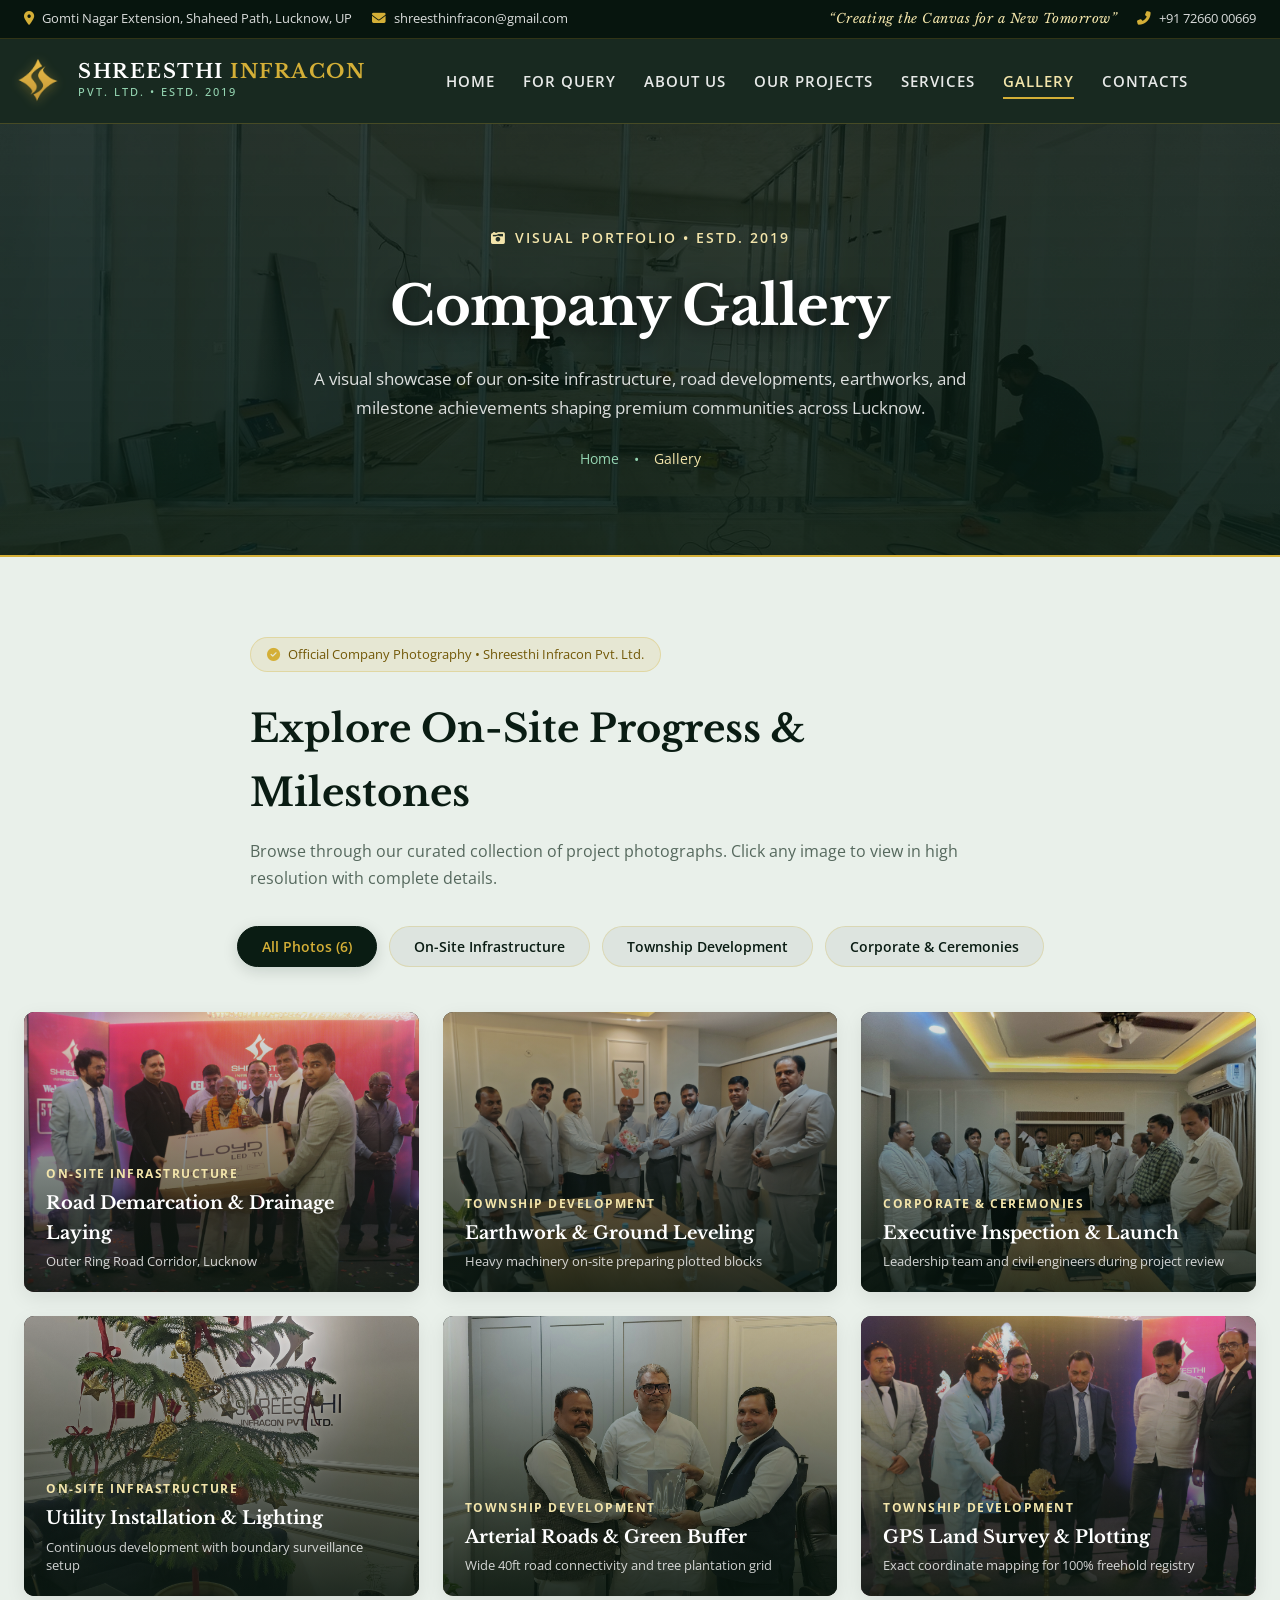
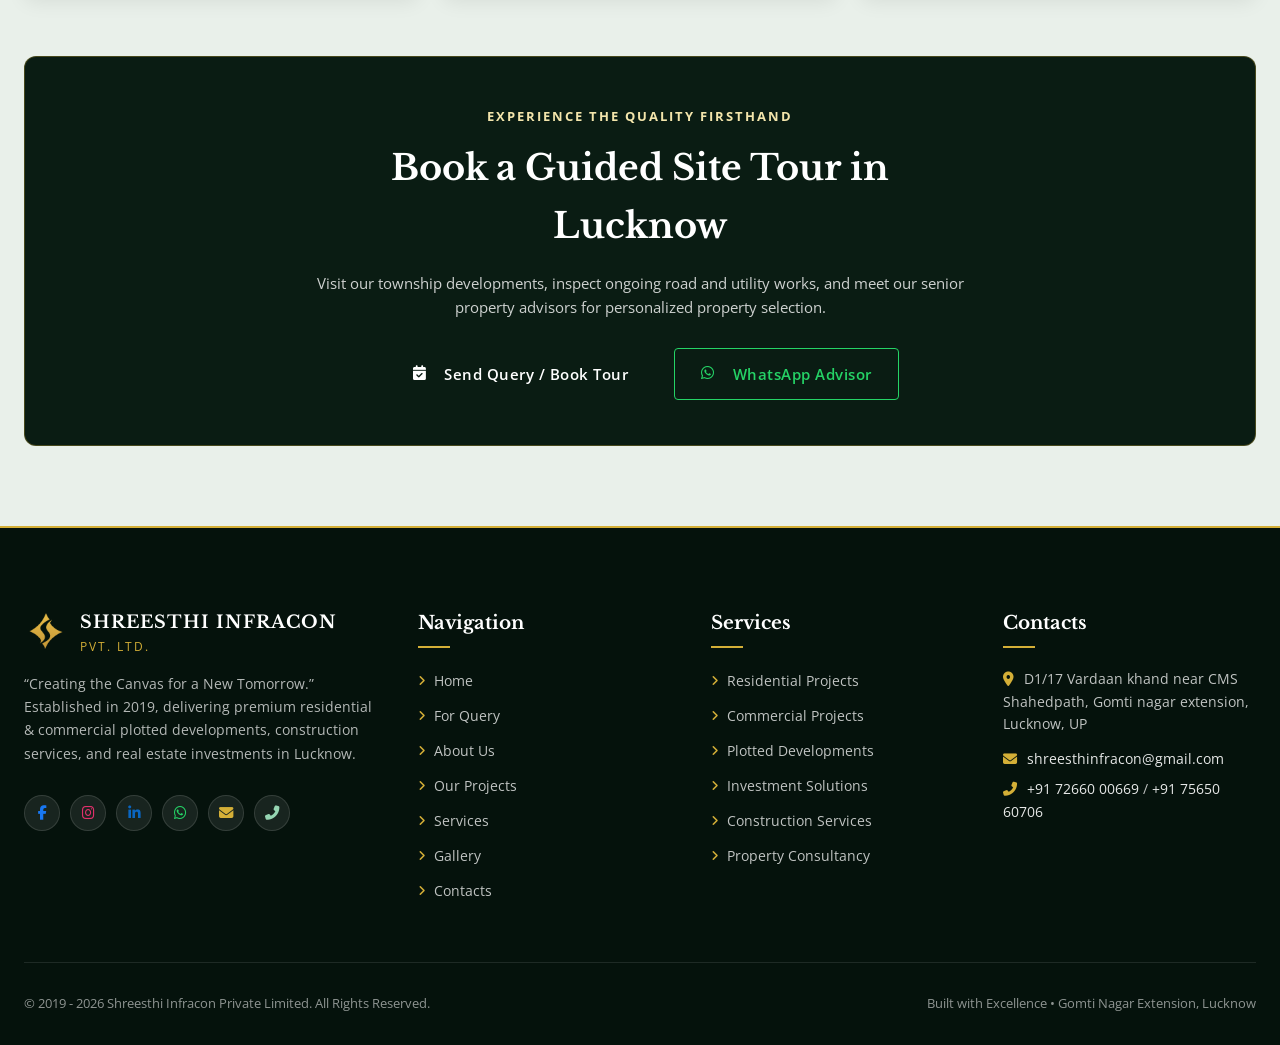
==== commit 3b57b579: "Update domain to shreesthinfracon.in, update contact numbers, email, and add official social media l" ====
--- a/gallery.html
+++ b/gallery.html
@@ -8,7 +8,7 @@
   <meta name="keywords" content="Shreesthi Infracon Gallery, Company Photos Shreesthi Infracon, Lucknow Real Estate Development Photos, Greenfield Township Site Photos, Gomti Nagar Extension Plots Images, Lucknow Construction Photos">
   <meta name="author" content="Shreesthi Infracon Pvt. Ltd.">
   <meta name="robots" content="index, follow, max-snippet:-1, max-image-preview:large, max-video-preview:-1">
-  <link rel="canonical" href="https://www.shreesthiinfracon.com/gallery.html">
+  <link rel="canonical" href="https://shreesthinfracon.in/gallery.html">
 
   <!-- Geo Meta Tags for Lucknow Local SEO -->
   <meta name="geo.region" content="IN-UP">
@@ -21,15 +21,15 @@
   <meta property="og:title" content="Company Gallery &amp; Project Photos | Shreesthi Infracon Lucknow">
   <meta property="og:description" content="Discover on-site developments, township roads, construction progress, and corporate milestones of Shreesthi Infracon in Lucknow.">
   <meta property="og:type" content="website">
-  <meta property="og:url" content="https://www.shreesthiinfracon.com/gallery.html">
-  <meta property="og:image" content="https://www.shreesthiinfracon.com/assets/images/gallery/IMG_9667.JPG.jpeg">
+  <meta property="og:url" content="https://shreesthinfracon.in/gallery.html">
+  <meta property="og:image" content="https://shreesthinfracon.in/assets/images/gallery/IMG_9667.JPG.jpeg">
   <meta property="og:locale" content="en_IN">
 
   <!-- Twitter Card -->
   <meta name="twitter:card" content="summary_large_image">
   <meta name="twitter:title" content="Company Gallery &amp; Photos | Shreesthi Infracon Lucknow">
   <meta name="twitter:description" content="On-site development, infrastructure milestones &amp; moments from Shreesthi Infracon Pvt. Ltd. Lucknow.">
-  <meta name="twitter:image" content="https://www.shreesthiinfracon.com/assets/images/gallery/IMG_9667.JPG.jpeg">
+  <meta name="twitter:image" content="https://shreesthinfracon.in/assets/images/gallery/IMG_9667.JPG.jpeg">
 
   <!-- Schema.org ImageGallery Structured Data -->
   <script type="application/ld+json">
@@ -38,11 +38,17 @@
     "@type": "ImageGallery",
     "name": "Shreesthi Infracon Company Gallery",
     "description": "On-site infrastructure, civil developments, plotted townships, and corporate milestones of Shreesthi Infracon Pvt. Ltd. in Lucknow.",
-    "url": "https://www.shreesthiinfracon.com/gallery.html",
+    "url": "https://shreesthinfracon.in/gallery.html",
     "provider": {
       "@type": "RealEstateAgent",
       "name": "Shreesthi Infracon Pvt. Ltd.",
-      "telephone": "+91 98765 43210",
+      "telephone": "+91 72660 00669",
+      "email": "shreesthinfracon@gmail.com",
+      "sameAs": [
+        "https://www.facebook.com/share/1CEYxdmGUy/",
+        "https://www.instagram.com/shreesthinfracon?stkn=MWljZnpveHRxZm1rNQ==",
+        "https://www.linkedin.com/in/shressthi-infracon-pvt-ltd-768578439?utm_source=share_via&utm_content=profile&utm_medium=member_android"
+      ],
       "address": {
         "@type": "PostalAddress",
         "streetAddress": "D1/17 Vardaan Khand near CMS Shaheed Path, Gomti Nagar Extension",
@@ -198,14 +204,14 @@
         </div>
         <div class="top-bar-item">
           <i class="fas fa-envelope"></i>
-          <a href="mailto:shreesthiinfracon@gmail.com">shreesthiinfracon@gmail.com</a>
+          <a href="mailto:shreesthinfracon@gmail.com">shreesthinfracon@gmail.com</a>
         </div>
       </div>
       <div class="top-bar-right">
         <span class="top-tagline">“Creating the Canvas for a New Tomorrow”</span>
         <div class="top-bar-item">
           <i class="fas fa-phone-alt"></i>
-          <a href="tel:+919876543210">+91 98765 43210</a>
+          <a href="tel:+917266000669">+91 72660 00669</a>
         </div>
       </div>
     </div>
@@ -405,7 +411,7 @@
             <a href="index.html#query" class="btn btn-primary" style="padding: 13px 30px;">
               <i class="fas fa-calendar-check" style="margin-right: 8px;"></i> Send Query / Book Tour
             </a>
-            <a href="https://wa.me/919876543210?text=Hello%20Shreesthi%20Infracon%20Team%2C%20I%20would%20like%20to%20schedule%20a%20site%20visit%20to%20view%20your%20projects." target="_blank" class="btn btn-secondary" style="padding: 13px 26px; border-color: #25d366; color: #25d366;">
+            <a href="https://wa.me/917266000669?text=Hello%20Shreesthi%20Infracon%20Team%2C%20I%20would%20like%20to%20schedule%20a%20site%20visit%20to%20view%20your%20projects." target="_blank" class="btn btn-secondary" style="padding: 13px 26px; border-color: #25d366; color: #25d366;">
               <i class="fab fa-whatsapp" style="margin-right: 8px;"></i> WhatsApp Advisor
             </a>
           </div>
@@ -443,10 +449,13 @@
           <p class="footer-desc">
             “Creating the Canvas for a New Tomorrow.” Established in 2019, delivering premium residential &amp; commercial plotted developments, construction services, and real estate investments in Lucknow.
           </p>
-          <div style="display: flex; gap: 12px; margin-top: 6px;">
-            <a href="https://wa.me/919876543210" target="_blank" style="width: 36px; height: 36px; border-radius: 50%; background: rgba(255,255,255,0.08); display: flex; align-items: center; justify-content: center; color: #25d366;"><i class="fab fa-whatsapp"></i></a>
-            <a href="mailto:shreesthiinfracon@gmail.com" style="width: 36px; height: 36px; border-radius: 50%; background: rgba(255,255,255,0.08); display: flex; align-items: center; justify-content: center; color: #d4af37;"><i class="fas fa-envelope"></i></a>
-            <a href="tel:+919876543210" style="width: 36px; height: 36px; border-radius: 50%; background: rgba(255,255,255,0.08); display: flex; align-items: center; justify-content: center; color: #95d5b2;"><i class="fas fa-phone"></i></a>
+          <div style="display: flex; gap: 10px; margin-top: 14px; flex-wrap: wrap;">
+            <a href="https://www.facebook.com/share/1CEYxdmGUy/" target="_blank" rel="noopener noreferrer" title="Facebook" style="width: 36px; height: 36px; border-radius: 50%; background: rgba(255,255,255,0.08); display: flex; align-items: center; justify-content: center; color: #1877f2; border: 1px solid rgba(255,255,255,0.12);"><i class="fab fa-facebook-f"></i></a>
+            <a href="https://www.instagram.com/shreesthinfracon?stkn=MWljZnpveHRxZm1rNQ==" target="_blank" rel="noopener noreferrer" title="Instagram" style="width: 36px; height: 36px; border-radius: 50%; background: rgba(255,255,255,0.08); display: flex; align-items: center; justify-content: center; color: #e1306c; border: 1px solid rgba(255,255,255,0.12);"><i class="fab fa-instagram"></i></a>
+            <a href="https://www.linkedin.com/in/shressthi-infracon-pvt-ltd-768578439?utm_source=share_via&utm_content=profile&utm_medium=member_android" target="_blank" rel="noopener noreferrer" title="LinkedIn" style="width: 36px; height: 36px; border-radius: 50%; background: rgba(255,255,255,0.08); display: flex; align-items: center; justify-content: center; color: #0a66c2; border: 1px solid rgba(255,255,255,0.12);"><i class="fab fa-linkedin-in"></i></a>
+            <a href="https://wa.me/917266000669?text=Hello%20Shreesthi%20Infracon%2C%20I%20would%20like%20to%20know%20more%20about%20your%20projects%20and%20plots." target="_blank" rel="noopener noreferrer" title="WhatsApp" style="width: 36px; height: 36px; border-radius: 50%; background: rgba(255,255,255,0.08); display: flex; align-items: center; justify-content: center; color: #25d366; border: 1px solid rgba(255,255,255,0.12);"><i class="fab fa-whatsapp"></i></a>
+            <a href="mailto:shreesthinfracon@gmail.com" title="Email" style="width: 36px; height: 36px; border-radius: 50%; background: rgba(255,255,255,0.08); display: flex; align-items: center; justify-content: center; color: #d4af37; border: 1px solid rgba(255,255,255,0.12);"><i class="fas fa-envelope"></i></a>
+            <a href="tel:+917266000669" title="Call Us" style="width: 36px; height: 36px; border-radius: 50%; background: rgba(255,255,255,0.08); display: flex; align-items: center; justify-content: center; color: #95d5b2; border: 1px solid rgba(255,255,255,0.12);"><i class="fas fa-phone-alt"></i></a>
           </div>
         </div>
 
@@ -484,13 +493,13 @@
             <i class="fas fa-map-marker-alt" style="color: #d4af37; margin-right: 6px;"></i>
             D1/17 Vardaan khand near CMS Shahedpath, Gomti nagar extension, Lucknow, UP
           </p>
-          <p style="font-size: 0.88rem; line-height: 1.6; color: rgba(255, 255, 255, 0.75); margin-bottom: 12px;">
+          <p style="font-size: 0.88rem; line-height: 1.6; color: rgba(255, 255, 255, 0.75); margin-bottom: 8px;">
             <i class="fas fa-envelope" style="color: #d4af37; margin-right: 6px;"></i>
-            shreesthiinfracon@gmail.com
+            <a href="mailto:shreesthinfracon@gmail.com" style="color: rgba(255,255,255,0.9); text-decoration: none;">shreesthinfracon@gmail.com</a>
           </p>
           <p style="font-size: 0.88rem; line-height: 1.6; color: rgba(255, 255, 255, 0.75);">
             <i class="fas fa-phone-alt" style="color: #d4af37; margin-right: 6px;"></i>
-            +91 98765 43210
+            <a href="tel:+917266000669" style="color: rgba(255,255,255,0.9); text-decoration: none;">+91 72660 00669</a> / <a href="tel:+917565060706" style="color: rgba(255,255,255,0.9); text-decoration: none;">+91 75650 60706</a>
           </p>
         </div>
 
--- a/assets/css/styles.css
+++ b/assets/css/styles.css
@@ -448,9 +448,10 @@
   height: 100%;
   background: linear-gradient(
     180deg,
-    rgba(10, 28, 19, 0.72) 0%,
-    rgba(10, 28, 19, 0.6) 40%,
-    rgba(7, 21, 14, 0.88) 100%
+    rgba(7, 21, 14, 0.5) 0%,
+    rgba(7, 21, 14, 0.44) 40%,
+    rgba(7, 21, 14, 0.5) 60%,
+    rgba(7, 21, 14, 0.68) 100%
   );
   z-index: 2;
 }
@@ -461,10 +462,11 @@
   left: 0;
   width: 100%;
   height: 100%;
-  background-image: radial-gradient(rgba(212, 175, 55, 0.08) 1px, transparent 1px);
+  background-image: radial-gradient(rgba(212, 175, 55, 0.03) 1px, transparent 1px);
   background-size: 32px 32px;
   z-index: 2;
   pointer-events: none;
+  opacity: 0.2;
 }
 
 .hero-content {
@@ -508,8 +510,9 @@
   font-weight: 700;
   text-transform: uppercase;
   letter-spacing: 4px;
-  color: var(--color-mint-leaf);
+  color: #9fe2bf;
   margin-bottom: 12px;
+  text-shadow: 0 2px 6px rgba(0, 0, 0, 0.7);
 }
 
 .hero-main-title {
@@ -519,25 +522,25 @@
   letter-spacing: 2px;
   line-height: 1.15;
   text-transform: uppercase;
-  color: var(--color-white);
+  color: #ffffff;
   margin-bottom: 8px;
-  text-shadow: 0 4px 20px rgba(0, 0, 0, 0.6);
+  text-shadow: 0 3px 12px rgba(0, 0, 0, 0.85);
 }
 
 .hero-main-title .gold-accent {
-  background: var(--color-gold-gradient);
-  -webkit-background-clip: text;
-  -webkit-text-fill-color: transparent;
+  color: #f3ce65;
   display: inline-block;
+  text-shadow: 0 3px 12px rgba(0, 0, 0, 0.85);
 }
 
 .hero-pvt {
   font-size: clamp(1.1rem, 2vw, 1.5rem);
   letter-spacing: 3px;
   font-family: var(--font-serif);
-  font-weight: 400;
-  color: var(--color-gold-light);
+  font-weight: 600;
+  color: #f3d87f;
   margin-bottom: 20px;
+  text-shadow: 0 2px 6px rgba(0, 0, 0, 0.7);
 }
 
 .hero-divider {
@@ -567,7 +570,7 @@
   color: var(--color-white);
   margin-bottom: 34px;
   letter-spacing: 0.5px;
-  text-shadow: 0 2px 10px rgba(0, 0, 0, 0.4);
+  text-shadow: 0 2px 8px rgba(0, 0, 0, 0.7);
 }
 
 .hero-cta-group {
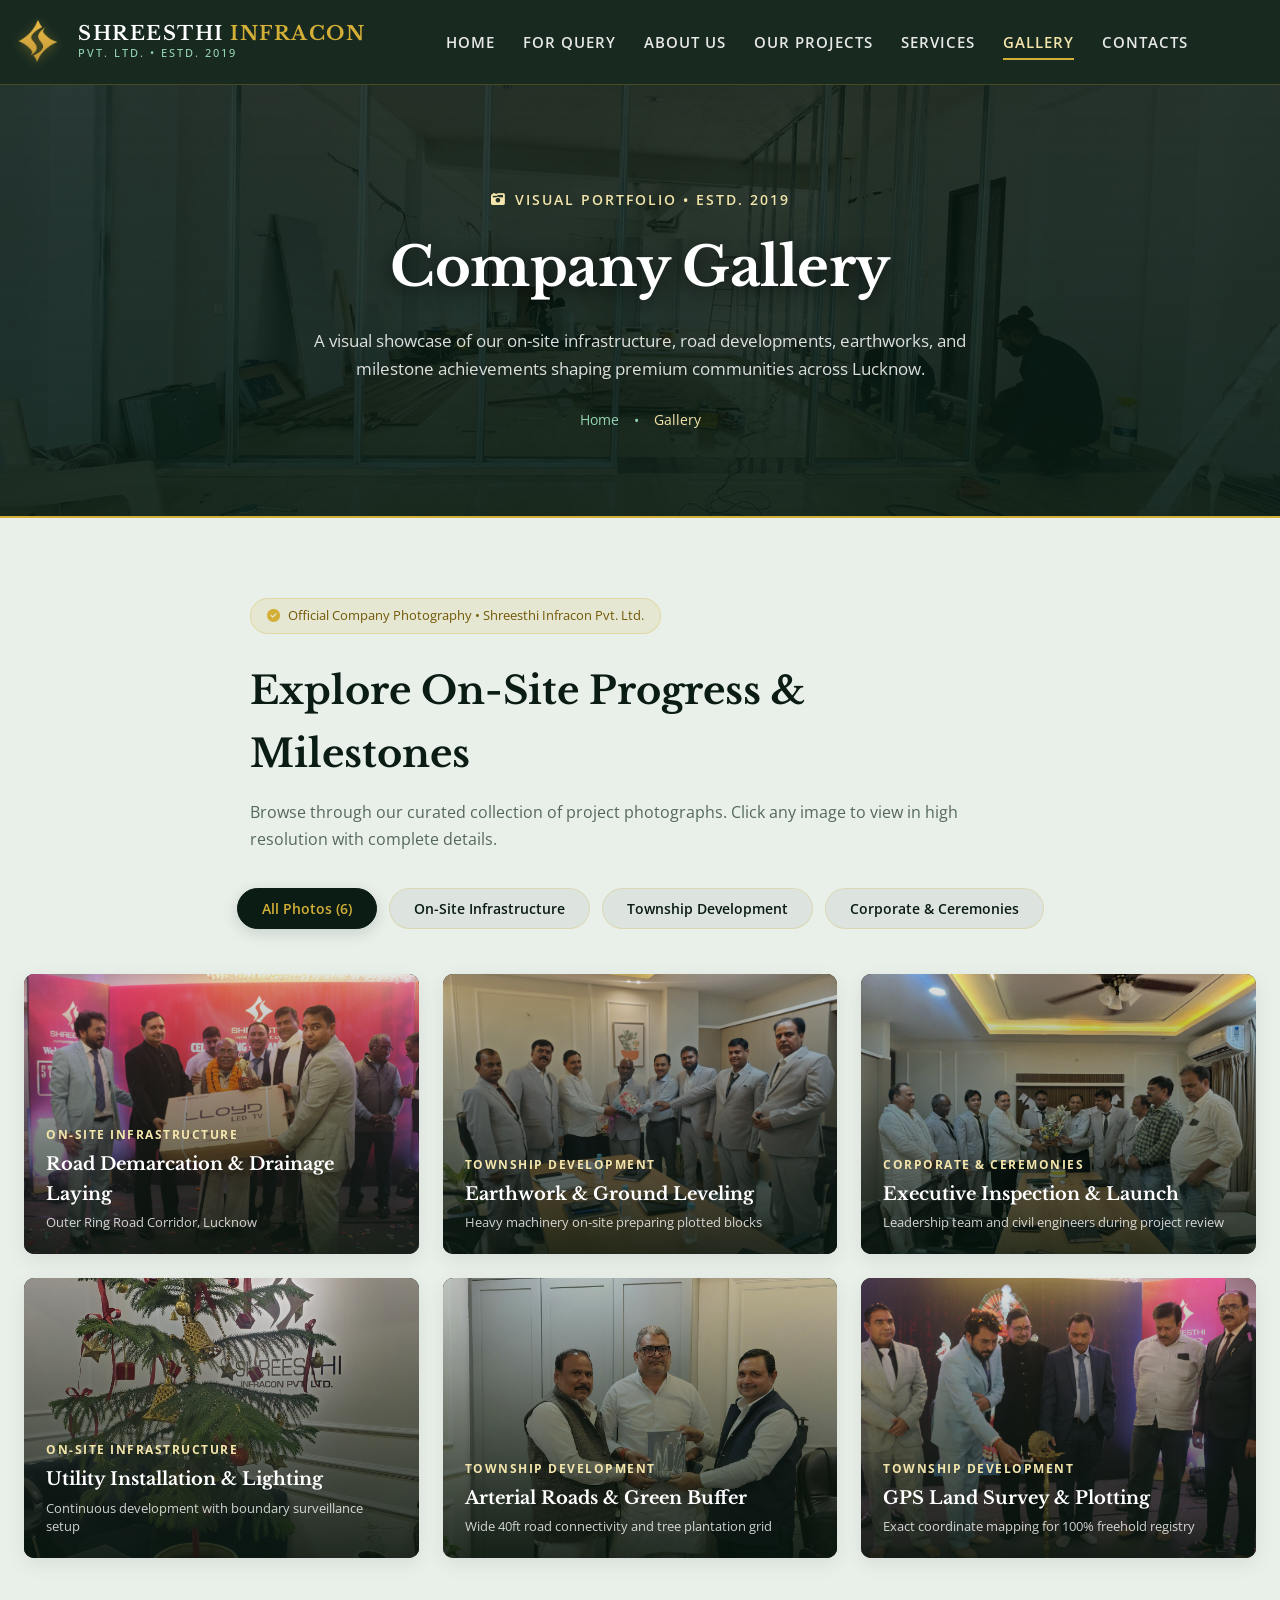
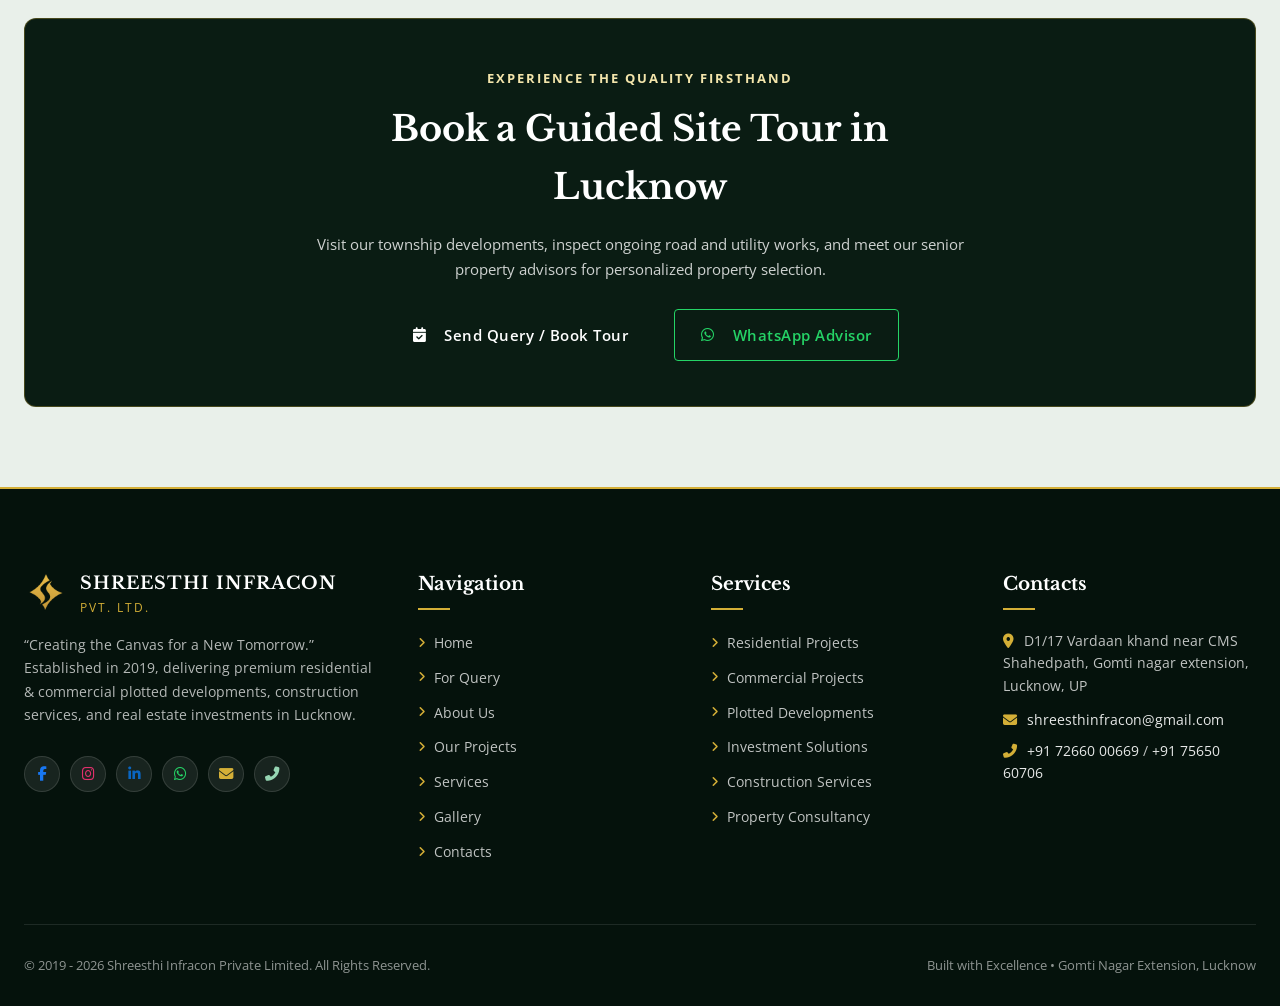
==== commit 1a31c783: "Remove top bar across all pages, use transparent PNG logo emblem, remove hero CTA buttons, and set c" ====
--- a/gallery.html
+++ b/gallery.html
@@ -194,28 +194,6 @@
 </head>
 <body>
 
-  <!-- ==================== TOP ANNOUNCEMENT BAR ==================== -->
-  <div class="top-bar">
-    <div class="container top-bar-inner">
-      <div class="top-bar-left">
-        <div class="top-bar-item">
-          <i class="fas fa-map-marker-alt"></i>
-          <span>Gomti Nagar Extension, Shaheed Path, Lucknow, UP</span>
-        </div>
-        <div class="top-bar-item">
-          <i class="fas fa-envelope"></i>
-          <a href="mailto:shreesthinfracon@gmail.com">shreesthinfracon@gmail.com</a>
-        </div>
-      </div>
-      <div class="top-bar-right">
-        <span class="top-tagline">“Creating the Canvas for a New Tomorrow”</span>
-        <div class="top-bar-item">
-          <i class="fas fa-phone-alt"></i>
-          <a href="tel:+917266000669">+91 72660 00669</a>
-        </div>
-      </div>
-    </div>
-  </div>
 
   <!-- ==================== STICKY NAVIGATION RIBBON ==================== -->
   <header class="header-sticky" id="mainHeader">
--- a/assets/css/styles.css
+++ b/assets/css/styles.css
@@ -221,15 +221,9 @@
   border-color: var(--color-white);
 }
 
-/* ---------- Top Notification Bar ---------- */
+/* ---------- Top Notification Bar (Hidden as requested) ---------- */
 .top-bar {
-  background: #07150e;
-  color: var(--color-mint-leaf);
-  font-size: 0.82rem;
-  padding: 8px 0;
-  border-bottom: 1px solid rgba(212, 175, 55, 0.2);
-  z-index: 101;
-  position: relative;
+  display: none !important;
 }
 
 .top-bar-inner {
@@ -490,17 +484,16 @@
 
 .hero-emblem-badge {
   display: inline-block;
-  margin-bottom: 24px;
+  margin-bottom: 20px;
 }
 
 .hero-badge-img {
-  width: 120px;
-  height: 120px;
-  border-radius: 50%;
-  padding: 5px;
-  background: radial-gradient(circle, rgba(212, 175, 55, 0.3) 0%, transparent 70%);
-  border: 1px solid rgba(212, 175, 55, 0.4);
-  box-shadow: 0 0 35px rgba(212, 175, 55, 0.3);
+  width: 95px;
+  height: 95px;
+  background: transparent;
+  border: none;
+  box-shadow: none;
+  filter: drop-shadow(0 4px 16px rgba(0, 0, 0, 0.95)) drop-shadow(0 0 20px rgba(243, 206, 101, 0.45));
   object-fit: contain;
 }
 
@@ -512,7 +505,7 @@
   letter-spacing: 4px;
   color: #9fe2bf;
   margin-bottom: 12px;
-  text-shadow: 0 2px 6px rgba(0, 0, 0, 0.7);
+  text-shadow: 0 2px 4px rgba(0, 0, 0, 0.95), 0 4px 14px rgba(0, 0, 0, 0.9);
 }
 
 .hero-main-title {
@@ -524,13 +517,13 @@
   text-transform: uppercase;
   color: #ffffff;
   margin-bottom: 8px;
-  text-shadow: 0 3px 12px rgba(0, 0, 0, 0.85);
+  text-shadow: 0 2px 4px rgba(0, 0, 0, 0.95), 0 4px 18px rgba(0, 0, 0, 0.95), 0 0 35px rgba(0, 0, 0, 0.9);
 }
 
 .hero-main-title .gold-accent {
-  color: #f3ce65;
+  color: #ffffff;
   display: inline-block;
-  text-shadow: 0 3px 12px rgba(0, 0, 0, 0.85);
+  text-shadow: 0 2px 4px rgba(0, 0, 0, 0.95), 0 4px 18px rgba(0, 0, 0, 0.95), 0 0 35px rgba(0, 0, 0, 0.9);
 }
 
 .hero-pvt {
@@ -538,9 +531,9 @@
   letter-spacing: 3px;
   font-family: var(--font-serif);
   font-weight: 600;
-  color: #f3d87f;
+  color: #ffffff;
   margin-bottom: 20px;
-  text-shadow: 0 2px 6px rgba(0, 0, 0, 0.7);
+  text-shadow: 0 2px 4px rgba(0, 0, 0, 0.95), 0 4px 14px rgba(0, 0, 0, 0.9);
 }
 
 .hero-divider {
@@ -570,7 +563,7 @@
   color: var(--color-white);
   margin-bottom: 34px;
   letter-spacing: 0.5px;
-  text-shadow: 0 2px 8px rgba(0, 0, 0, 0.7);
+  text-shadow: 0 2px 4px rgba(0, 0, 0, 0.95), 0 4px 16px rgba(0, 0, 0, 0.95);
 }
 
 .hero-cta-group {
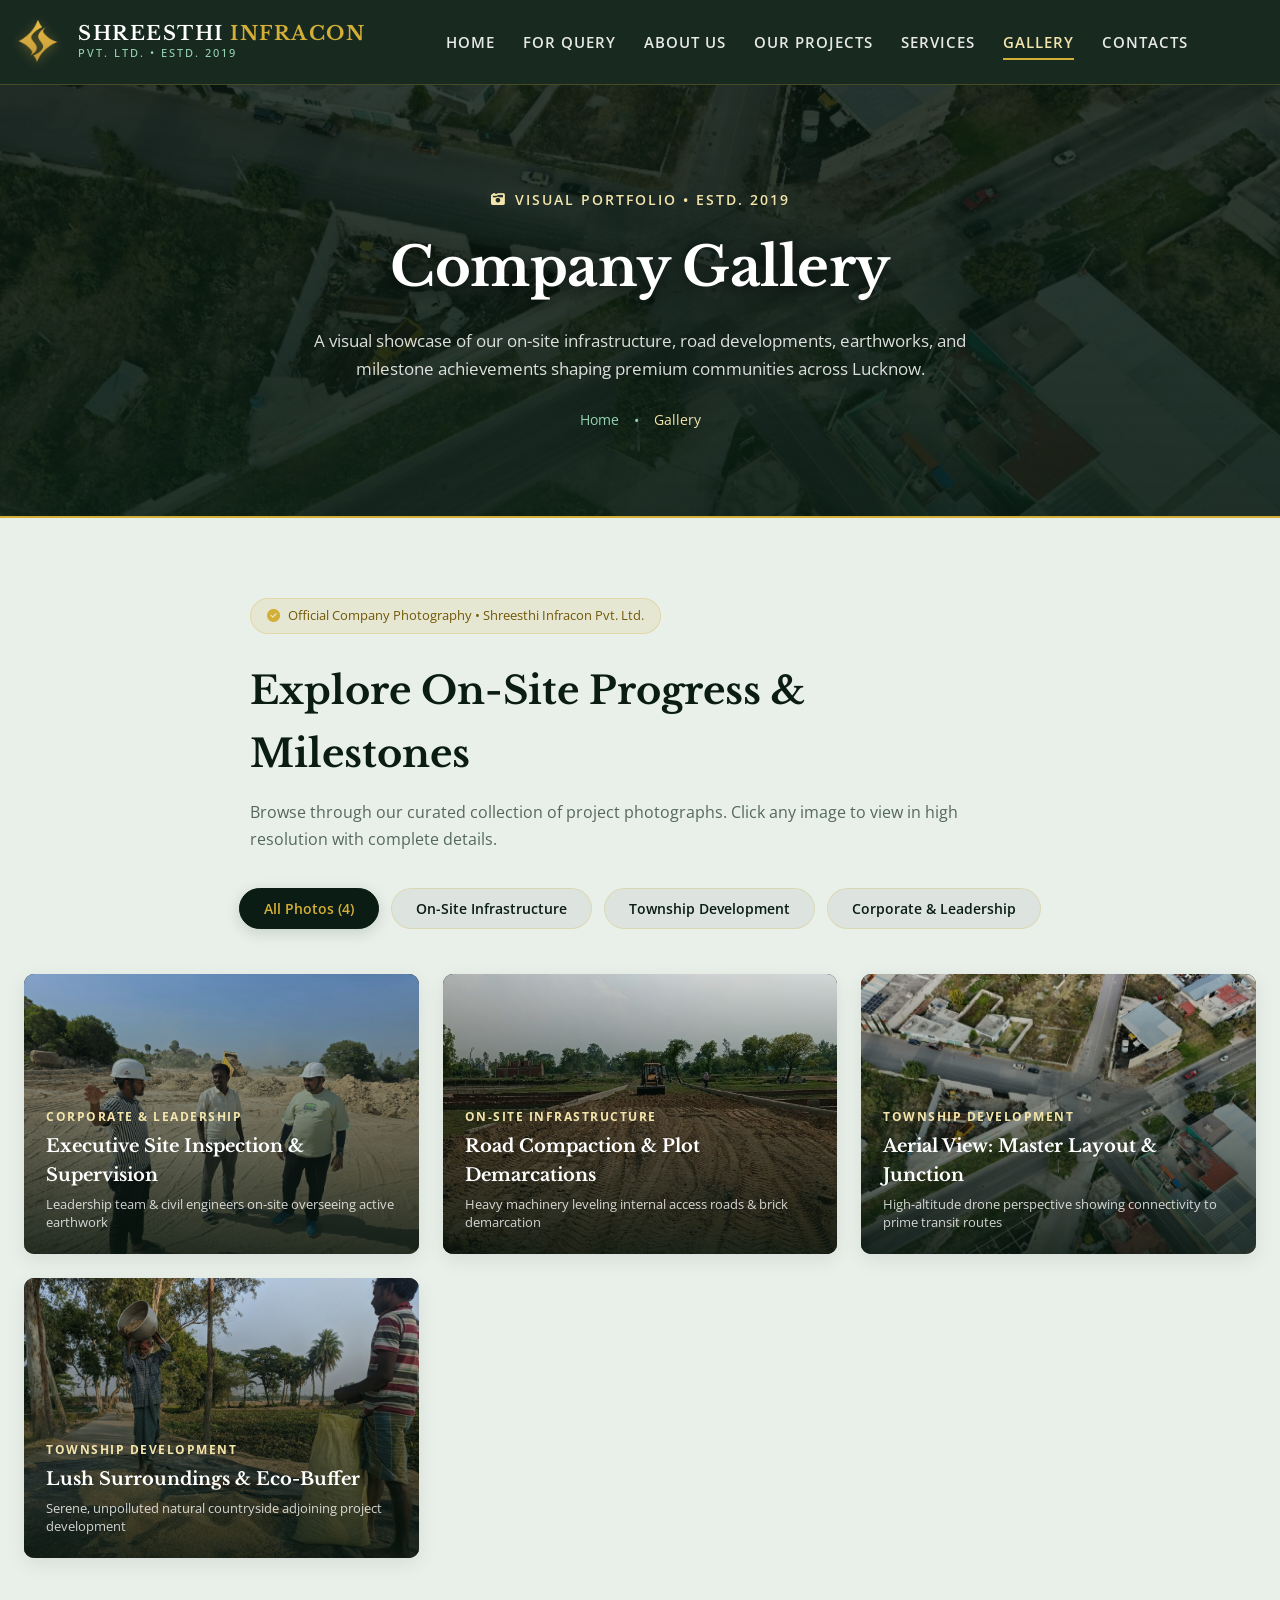
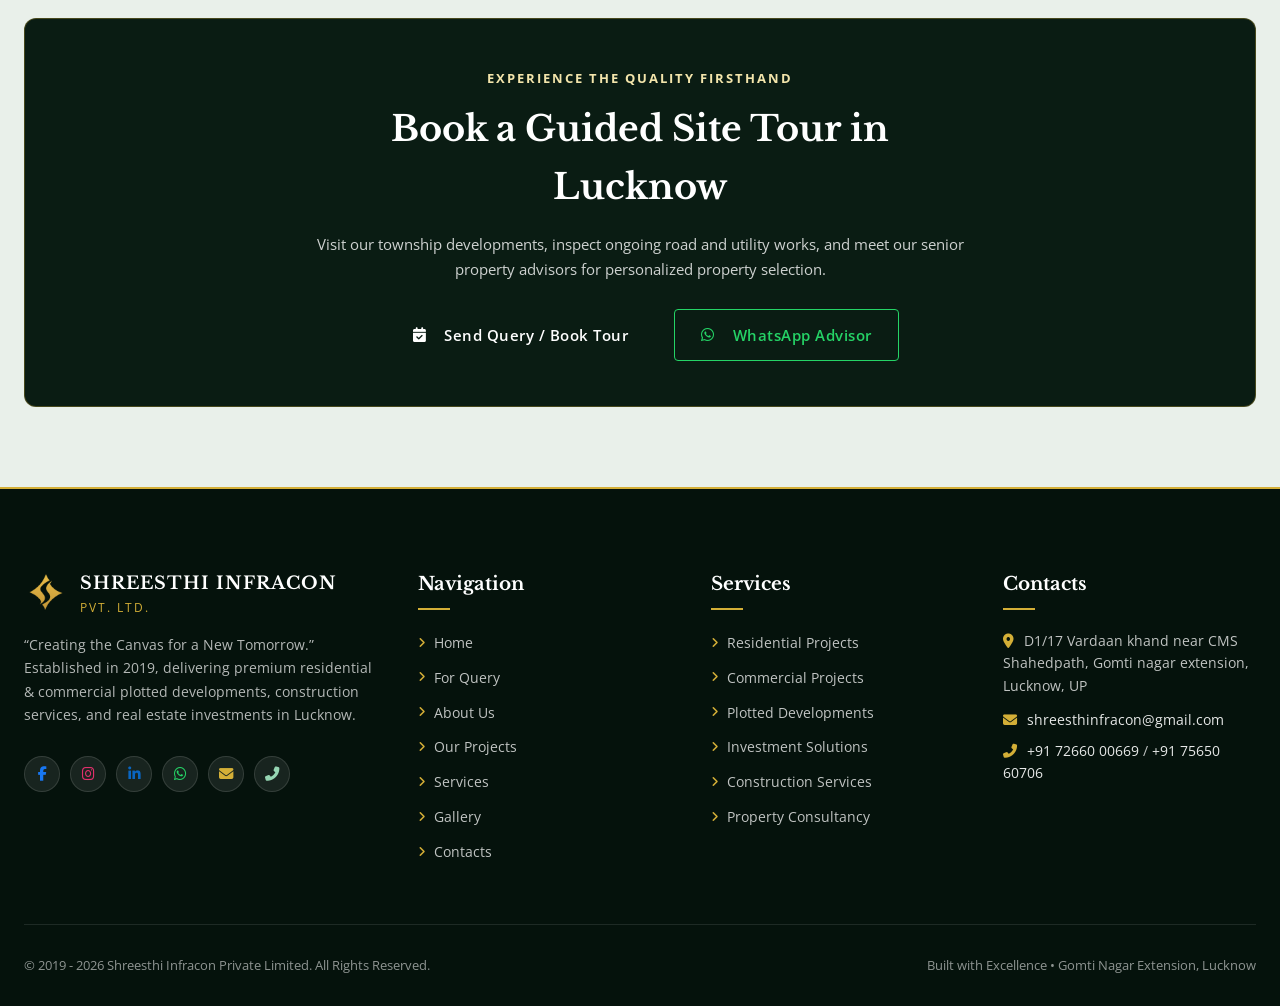
==== commit ffb69565: "Replace old gallery images with official company site photos provided by client and update across al" ====
--- a/gallery.html
+++ b/gallery.html
@@ -22,14 +22,14 @@
   <meta property="og:description" content="Discover on-site developments, township roads, construction progress, and corporate milestones of Shreesthi Infracon in Lucknow.">
   <meta property="og:type" content="website">
   <meta property="og:url" content="https://shreesthinfracon.in/gallery.html">
-  <meta property="og:image" content="https://shreesthinfracon.in/assets/images/gallery/IMG_9667.JPG.jpeg">
+  <meta property="og:image" content="https://shreesthinfracon.in/assets/images/gallery/gallery-site-team.jpg">
   <meta property="og:locale" content="en_IN">
 
   <!-- Twitter Card -->
   <meta name="twitter:card" content="summary_large_image">
   <meta name="twitter:title" content="Company Gallery &amp; Photos | Shreesthi Infracon Lucknow">
   <meta name="twitter:description" content="On-site development, infrastructure milestones &amp; moments from Shreesthi Infracon Pvt. Ltd. Lucknow.">
-  <meta name="twitter:image" content="https://shreesthinfracon.in/assets/images/gallery/IMG_9667.JPG.jpeg">
+  <meta name="twitter:image" content="https://shreesthinfracon.in/assets/images/gallery/gallery-site-team.jpg">
 
   <!-- Schema.org ImageGallery Structured Data -->
   <script type="application/ld+json">
@@ -248,7 +248,7 @@
   </div>
 
   <!-- ==================== HERO BANNER ==================== -->
-  <section class="lot-hero-banner" style="background: linear-gradient(rgba(7, 21, 14, 0.82), rgba(10, 28, 19, 0.9)), url('assets/images/services/IMG-20221122-WA0013.jpg') center/cover no-repeat; min-height: 380px;">
+  <section class="lot-hero-banner" style="background: linear-gradient(rgba(7, 21, 14, 0.82), rgba(10, 28, 19, 0.9)), url('assets/images/gallery/gallery-aerial-view.jpg') center/cover no-repeat; min-height: 380px;">
     <div class="container text-center" style="position: relative; z-index: 2;">
       <div style="display: inline-flex; align-items: center; gap: 8px; color: var(--color-gold-light); font-size: 0.85rem; letter-spacing: 2px; text-transform: uppercase; margin-bottom: 12px; font-weight: 600;">
         <i class="fas fa-camera-retro"></i> Visual Portfolio &bull; Estd. 2019
@@ -286,89 +286,63 @@
 
       <!-- Category Filter Tabs -->
       <div class="gallery-filter-wrap">
-        <button class="gallery-filter-btn active" data-filter="all">All Photos (6)</button>
+        <button class="gallery-filter-btn active" data-filter="all">All Photos (4)</button>
         <button class="gallery-filter-btn" data-filter="site-work">On-Site Infrastructure</button>
         <button class="gallery-filter-btn" data-filter="township">Township Development</button>
-        <button class="gallery-filter-btn" data-filter="corporate">Corporate &amp; Ceremonies</button>
-      </div>
-
-      <!-- Gallery Grid (6 High Quality Company Images) -->
+        <button class="gallery-filter-btn" data-filter="corporate">Corporate &amp; Leadership</button>
+      </div>
+
+      <!-- Gallery Grid (Genuine Company On-Site Images) -->
       <div class="row g-4" id="galleryContainer" style="display: grid; grid-template-columns: repeat(auto-fill, minmax(340px, 1fr)); gap: 24px;">
         
-        <!-- Image 1: Road & Infrastructure Demarcation -->
+        <!-- Image 1: Site Inspection & Leadership Supervision -->
+        <div class="gallery-card-wrapper" data-category="corporate">
+          <div class="gallery-card gallery-item" data-caption="Executive On-Site Supervision &amp; Earthwork Inspection - Shreesthi Infracon Leadership">
+            <img src="assets/images/gallery/gallery-site-team.jpg" alt="Executive On-Site Supervision and Leadership" class="gallery-card-img">
+            <div class="gallery-zoom-badge"><i class="fas fa-search-plus"></i></div>
+            <div class="gallery-card-overlay">
+              <span class="gallery-card-tag">Corporate &amp; Leadership</span>
+              <h3 class="gallery-card-title">Executive Site Inspection &amp; Supervision</h3>
+              <p class="gallery-card-sub">Leadership team &amp; civil engineers on-site overseeing active earthwork</p>
+            </div>
+          </div>
+        </div>
+
+        <!-- Image 2: Road Compaction & Plotted Demarcation -->
         <div class="gallery-card-wrapper" data-category="site-work">
-          <div class="gallery-card gallery-item" data-caption="Township Road &amp; Infrastructure Demarcation - Greenfield Corridor, Lucknow">
-            <img src="assets/images/gallery/IMG_9667.JPG.jpeg" alt="Township Road and Infrastructure Demarcation" class="gallery-card-img">
+          <div class="gallery-card gallery-item" data-caption="Heavy Compactor Road Leveling &amp; Residential Plot Demarcation">
+            <img src="assets/images/gallery/gallery-road-roller.jpg" alt="Heavy Road Roller Compaction and Plot Demarcations" class="gallery-card-img">
             <div class="gallery-zoom-badge"><i class="fas fa-search-plus"></i></div>
             <div class="gallery-card-overlay">
               <span class="gallery-card-tag">On-Site Infrastructure</span>
-              <h3 class="gallery-card-title">Road Demarcation &amp; Drainage Laying</h3>
-              <p class="gallery-card-sub">Outer Ring Road Corridor, Lucknow</p>
+              <h3 class="gallery-card-title">Road Compaction &amp; Plot Demarcations</h3>
+              <p class="gallery-card-sub">Heavy machinery leveling internal access roads &amp; brick demarcation</p>
             </div>
           </div>
         </div>
 
-        <!-- Image 2: Earthwork & Leveling -->
+        <!-- Image 3: Aerial Master Layout & Strategic Junction -->
         <div class="gallery-card-wrapper" data-category="township">
-          <div class="gallery-card gallery-item" data-caption="Earthwork &amp; Site Leveling Operations - Master Plotted Development">
-            <img src="assets/images/gallery/20250602_171142.jpg" alt="Earthwork and Site Leveling Operations" class="gallery-card-img">
+          <div class="gallery-card gallery-item" data-caption="Aerial Master Layout &amp; Strategic Road Junction Connectivity">
+            <img src="assets/images/gallery/gallery-aerial-view.jpg" alt="Aerial Master Layout and Road Junction" class="gallery-card-img">
             <div class="gallery-zoom-badge"><i class="fas fa-search-plus"></i></div>
             <div class="gallery-card-overlay">
               <span class="gallery-card-tag">Township Development</span>
-              <h3 class="gallery-card-title">Earthwork &amp; Ground Leveling</h3>
-              <p class="gallery-card-sub">Heavy machinery on-site preparing plotted blocks</p>
+              <h3 class="gallery-card-title">Aerial View: Master Layout &amp; Junction</h3>
+              <p class="gallery-card-sub">High-altitude drone perspective showing connectivity to prime transit routes</p>
             </div>
           </div>
         </div>
 
-        <!-- Image 3: Executive Site Briefing & Project Launch -->
-        <div class="gallery-card-wrapper" data-category="corporate">
-          <div class="gallery-card gallery-item" data-caption="Executive Site Inspection &amp; Foundation Ceremony - Shreesthi Infracon Leadership">
-            <img src="assets/images/gallery/IMG-20250702-WA0082.jpg" alt="Executive Site Inspection and Launch Ceremony" class="gallery-card-img">
-            <div class="gallery-zoom-badge"><i class="fas fa-search-plus"></i></div>
-            <div class="gallery-card-overlay">
-              <span class="gallery-card-tag">Corporate &amp; Ceremonies</span>
-              <h3 class="gallery-card-title">Executive Inspection &amp; Launch</h3>
-              <p class="gallery-card-sub">Leadership team and civil engineers during project review</p>
-            </div>
-          </div>
-        </div>
-
-        <!-- Image 4: Night Operations & Site Lighting -->
-        <div class="gallery-card-wrapper" data-category="site-work">
-          <div class="gallery-card gallery-item" data-caption="Evening Infrastructure Progress &amp; High-Mast Security Lighting">
-            <img src="assets/images/gallery/20251224_190936.jpg" alt="Evening Infrastructure Progress and Security Lighting" class="gallery-card-img">
-            <div class="gallery-zoom-badge"><i class="fas fa-search-plus"></i></div>
-            <div class="gallery-card-overlay">
-              <span class="gallery-card-tag">On-Site Infrastructure</span>
-              <h3 class="gallery-card-title">Utility Installation &amp; Lighting</h3>
-              <p class="gallery-card-sub">Continuous development with boundary surveillance setup</p>
-            </div>
-          </div>
-        </div>
-
-        <!-- Image 5: Wide Arterial Roads & Boundary -->
+        <!-- Image 4: Eco-Green Buffer & Surrounding Landscape -->
         <div class="gallery-card-wrapper" data-category="township">
-          <div class="gallery-card gallery-item" data-caption="40ft Main Boulevard &amp; Perimeter Boundary Development">
-            <img src="assets/images/gallery/20260211_162855.jpg" alt="Main Boulevard and Perimeter Boundary Development" class="gallery-card-img">
+          <div class="gallery-card gallery-item" data-caption="Pristine Green Countryside &amp; Natural Eco Buffer Adjoining Township">
+            <img src="assets/images/gallery/gallery-green-landscape.jpg" alt="Pristine Natural Green Surroundings" class="gallery-card-img">
             <div class="gallery-zoom-badge"><i class="fas fa-search-plus"></i></div>
             <div class="gallery-card-overlay">
               <span class="gallery-card-tag">Township Development</span>
-              <h3 class="gallery-card-title">Arterial Roads &amp; Green Buffer</h3>
-              <p class="gallery-card-sub">Wide 40ft road connectivity and tree plantation grid</p>
-            </div>
-          </div>
-        </div>
-
-        <!-- Image 6: Land Surveying & Boundary Demarcation -->
-        <div class="gallery-card-wrapper" data-category="township">
-          <div class="gallery-card gallery-item" data-caption="Land Surveying &amp; GPS Plot Demarcation for Immediate Freehold Registry">
-            <img src="assets/images/gallery/IMG_9947.JPG.jpeg" alt="Land Surveying and GPS Plot Demarcation" class="gallery-card-img">
-            <div class="gallery-zoom-badge"><i class="fas fa-search-plus"></i></div>
-            <div class="gallery-card-overlay">
-              <span class="gallery-card-tag">Township Development</span>
-              <h3 class="gallery-card-title">GPS Land Survey &amp; Plotting</h3>
-              <p class="gallery-card-sub">Exact coordinate mapping for 100% freehold registry</p>
+              <h3 class="gallery-card-title">Lush Surroundings &amp; Eco-Buffer</h3>
+              <p class="gallery-card-sub">Serene, unpolluted natural countryside adjoining project development</p>
             </div>
           </div>
         </div>
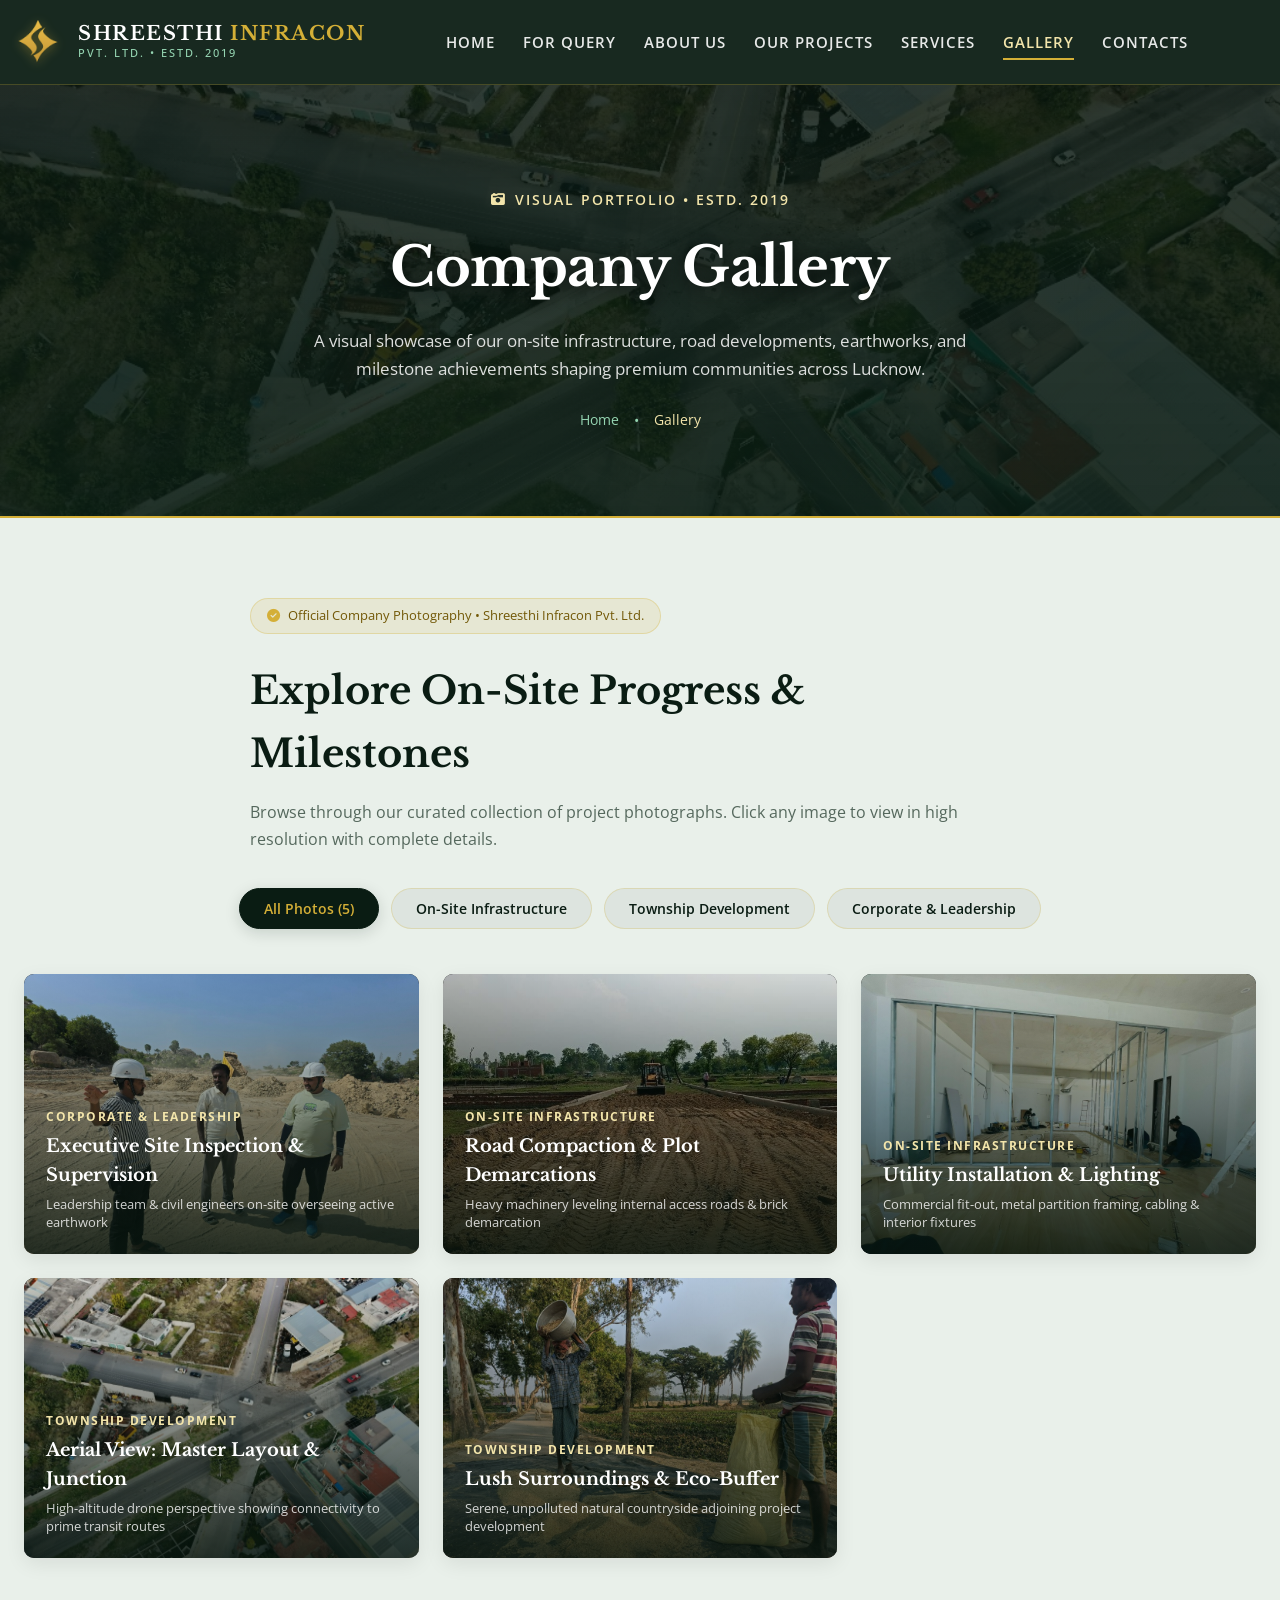
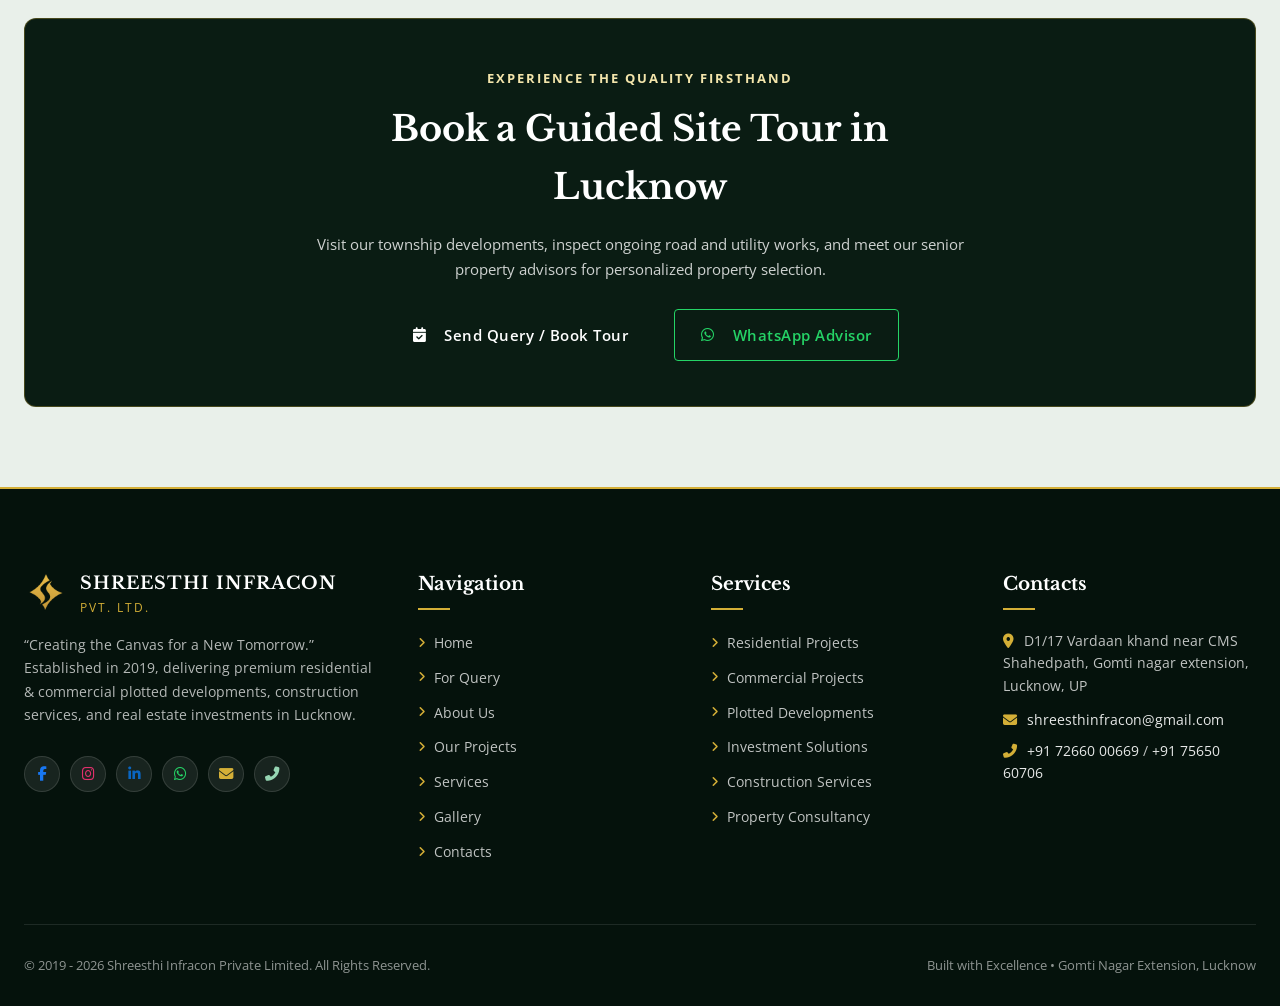
==== commit 5a8b0b61: "Add official Utility Installation & Lighting photo to company gallery and homepage showcase" ====
--- a/gallery.html
+++ b/gallery.html
@@ -286,7 +286,7 @@
 
       <!-- Category Filter Tabs -->
       <div class="gallery-filter-wrap">
-        <button class="gallery-filter-btn active" data-filter="all">All Photos (4)</button>
+        <button class="gallery-filter-btn active" data-filter="all">All Photos (5)</button>
         <button class="gallery-filter-btn" data-filter="site-work">On-Site Infrastructure</button>
         <button class="gallery-filter-btn" data-filter="township">Township Development</button>
         <button class="gallery-filter-btn" data-filter="corporate">Corporate &amp; Leadership</button>
@@ -321,7 +321,20 @@
           </div>
         </div>
 
-        <!-- Image 3: Aerial Master Layout & Strategic Junction -->
+        <!-- Image 3: Utility Installation & Lighting -->
+        <div class="gallery-card-wrapper" data-category="site-work">
+          <div class="gallery-card gallery-item" data-caption="Utility Installation, Partition Framing &amp; Lighting Works in Progress">
+            <img src="assets/images/gallery/gallery-utility-installation.jpg" alt="Utility Installation and Lighting" class="gallery-card-img">
+            <div class="gallery-zoom-badge"><i class="fas fa-search-plus"></i></div>
+            <div class="gallery-card-overlay">
+              <span class="gallery-card-tag">On-Site Infrastructure</span>
+              <h3 class="gallery-card-title">Utility Installation &amp; Lighting</h3>
+              <p class="gallery-card-sub">Commercial fit-out, metal partition framing, cabling &amp; interior fixtures</p>
+            </div>
+          </div>
+        </div>
+
+        <!-- Image 4: Aerial Master Layout & Strategic Junction -->
         <div class="gallery-card-wrapper" data-category="township">
           <div class="gallery-card gallery-item" data-caption="Aerial Master Layout &amp; Strategic Road Junction Connectivity">
             <img src="assets/images/gallery/gallery-aerial-view.jpg" alt="Aerial Master Layout and Road Junction" class="gallery-card-img">
@@ -334,7 +347,7 @@
           </div>
         </div>
 
-        <!-- Image 4: Eco-Green Buffer & Surrounding Landscape -->
+        <!-- Image 5: Eco-Green Buffer & Surrounding Landscape -->
         <div class="gallery-card-wrapper" data-category="township">
           <div class="gallery-card gallery-item" data-caption="Pristine Green Countryside &amp; Natural Eco Buffer Adjoining Township">
             <img src="assets/images/gallery/gallery-green-landscape.jpg" alt="Pristine Natural Green Surroundings" class="gallery-card-img">
--- a/assets/css/styles.css
+++ b/assets/css/styles.css
@@ -1166,9 +1166,9 @@
 
 .gallery-grid {
   display: grid;
-  grid-template-columns: repeat(4, 1fr);
-  grid-auto-rows: 240px;
-  gap: 18px;
+  grid-template-columns: repeat(auto-fill, minmax(280px, 1fr));
+  grid-auto-rows: 250px;
+  gap: 20px;
 }
 
 @media (max-width: 1024px) {
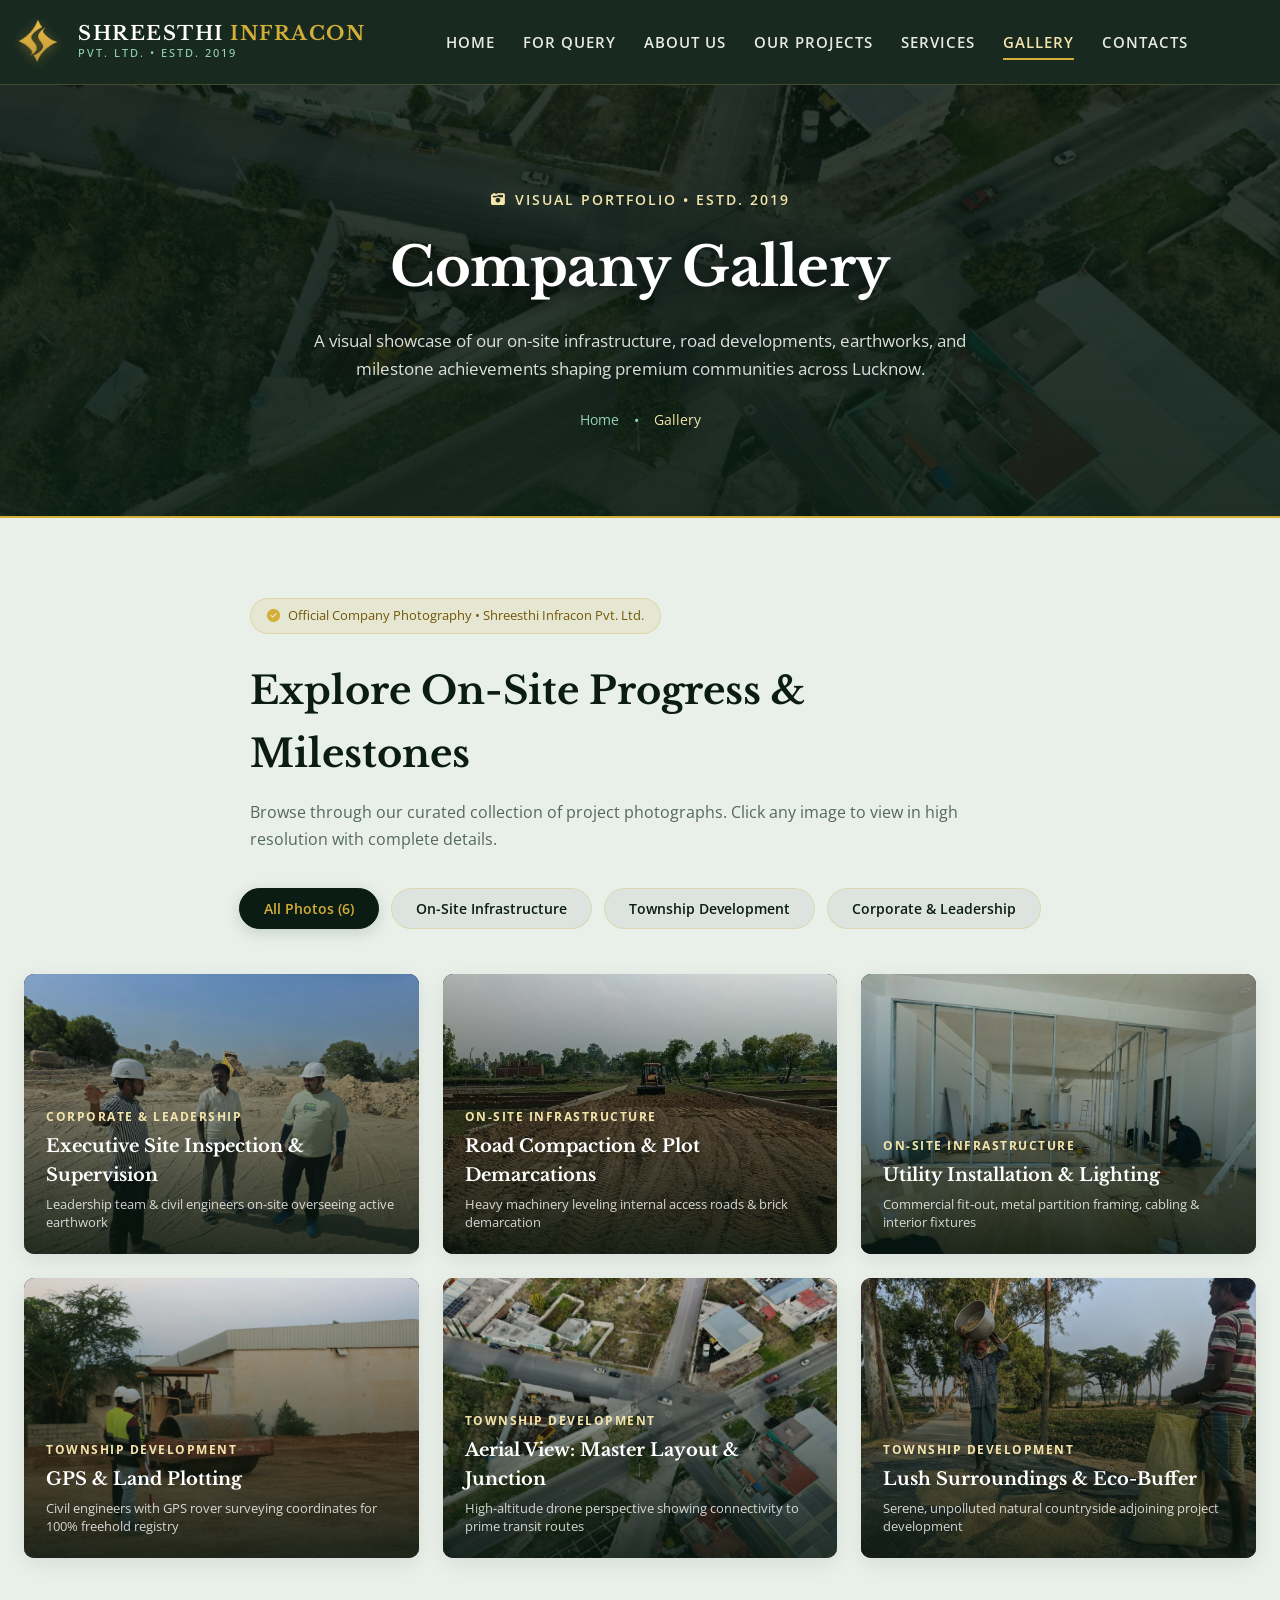
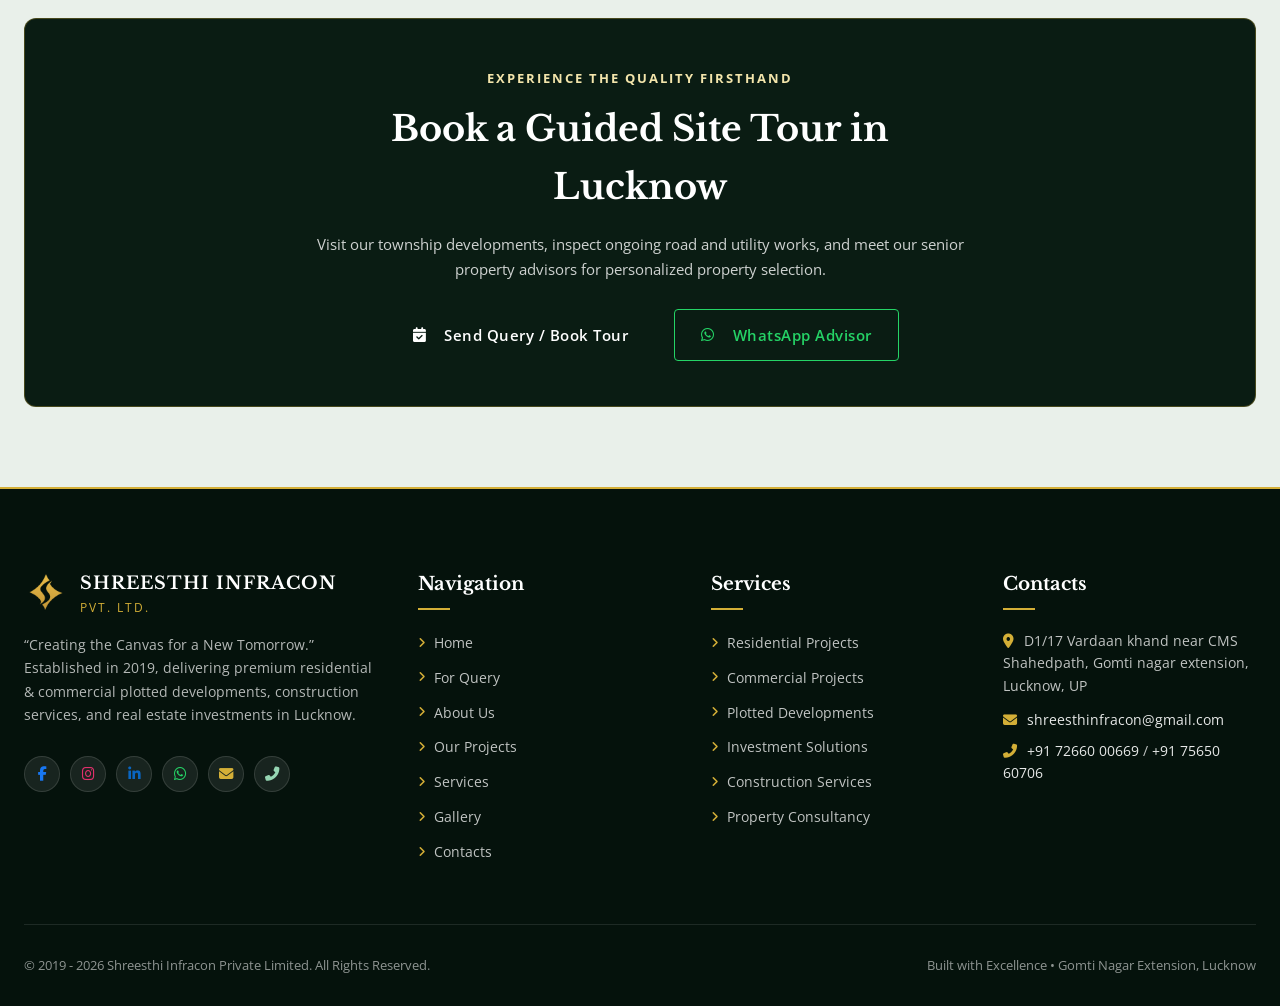
==== commit c3adcb1e: "Add official GPS and Land Plotting survey photo to company gallery and homepage showcase" ====
--- a/gallery.html
+++ b/gallery.html
@@ -286,7 +286,7 @@
 
       <!-- Category Filter Tabs -->
       <div class="gallery-filter-wrap">
-        <button class="gallery-filter-btn active" data-filter="all">All Photos (5)</button>
+        <button class="gallery-filter-btn active" data-filter="all">All Photos (6)</button>
         <button class="gallery-filter-btn" data-filter="site-work">On-Site Infrastructure</button>
         <button class="gallery-filter-btn" data-filter="township">Township Development</button>
         <button class="gallery-filter-btn" data-filter="corporate">Corporate &amp; Leadership</button>
@@ -334,7 +334,20 @@
           </div>
         </div>
 
-        <!-- Image 4: Aerial Master Layout & Strategic Junction -->
+        <!-- Image 4: GPS & Land Plotting -->
+        <div class="gallery-card-wrapper" data-category="township">
+          <div class="gallery-card gallery-item" data-caption="GPS Land Surveying, Coordinate Mapping &amp; Plot Demarcation">
+            <img src="assets/images/gallery/gallery-gps-survey.jpg" alt="GPS and Land Plotting Survey" class="gallery-card-img">
+            <div class="gallery-zoom-badge"><i class="fas fa-search-plus"></i></div>
+            <div class="gallery-card-overlay">
+              <span class="gallery-card-tag">Township Development</span>
+              <h3 class="gallery-card-title">GPS &amp; Land Plotting</h3>
+              <p class="gallery-card-sub">Civil engineers with GPS rover surveying coordinates for 100% freehold registry</p>
+            </div>
+          </div>
+        </div>
+
+        <!-- Image 5: Aerial Master Layout & Strategic Junction -->
         <div class="gallery-card-wrapper" data-category="township">
           <div class="gallery-card gallery-item" data-caption="Aerial Master Layout &amp; Strategic Road Junction Connectivity">
             <img src="assets/images/gallery/gallery-aerial-view.jpg" alt="Aerial Master Layout and Road Junction" class="gallery-card-img">
@@ -347,7 +360,7 @@
           </div>
         </div>
 
-        <!-- Image 5: Eco-Green Buffer & Surrounding Landscape -->
+        <!-- Image 6: Eco-Green Buffer & Surrounding Landscape -->
         <div class="gallery-card-wrapper" data-category="township">
           <div class="gallery-card gallery-item" data-caption="Pristine Green Countryside &amp; Natural Eco Buffer Adjoining Township">
             <img src="assets/images/gallery/gallery-green-landscape.jpg" alt="Pristine Natural Green Surroundings" class="gallery-card-img">
--- a/assets/css/styles.css
+++ b/assets/css/styles.css
@@ -1166,7 +1166,7 @@
 
 .gallery-grid {
   display: grid;
-  grid-template-columns: repeat(auto-fill, minmax(280px, 1fr));
+  grid-template-columns: repeat(3, 1fr);
   grid-auto-rows: 250px;
   gap: 20px;
 }
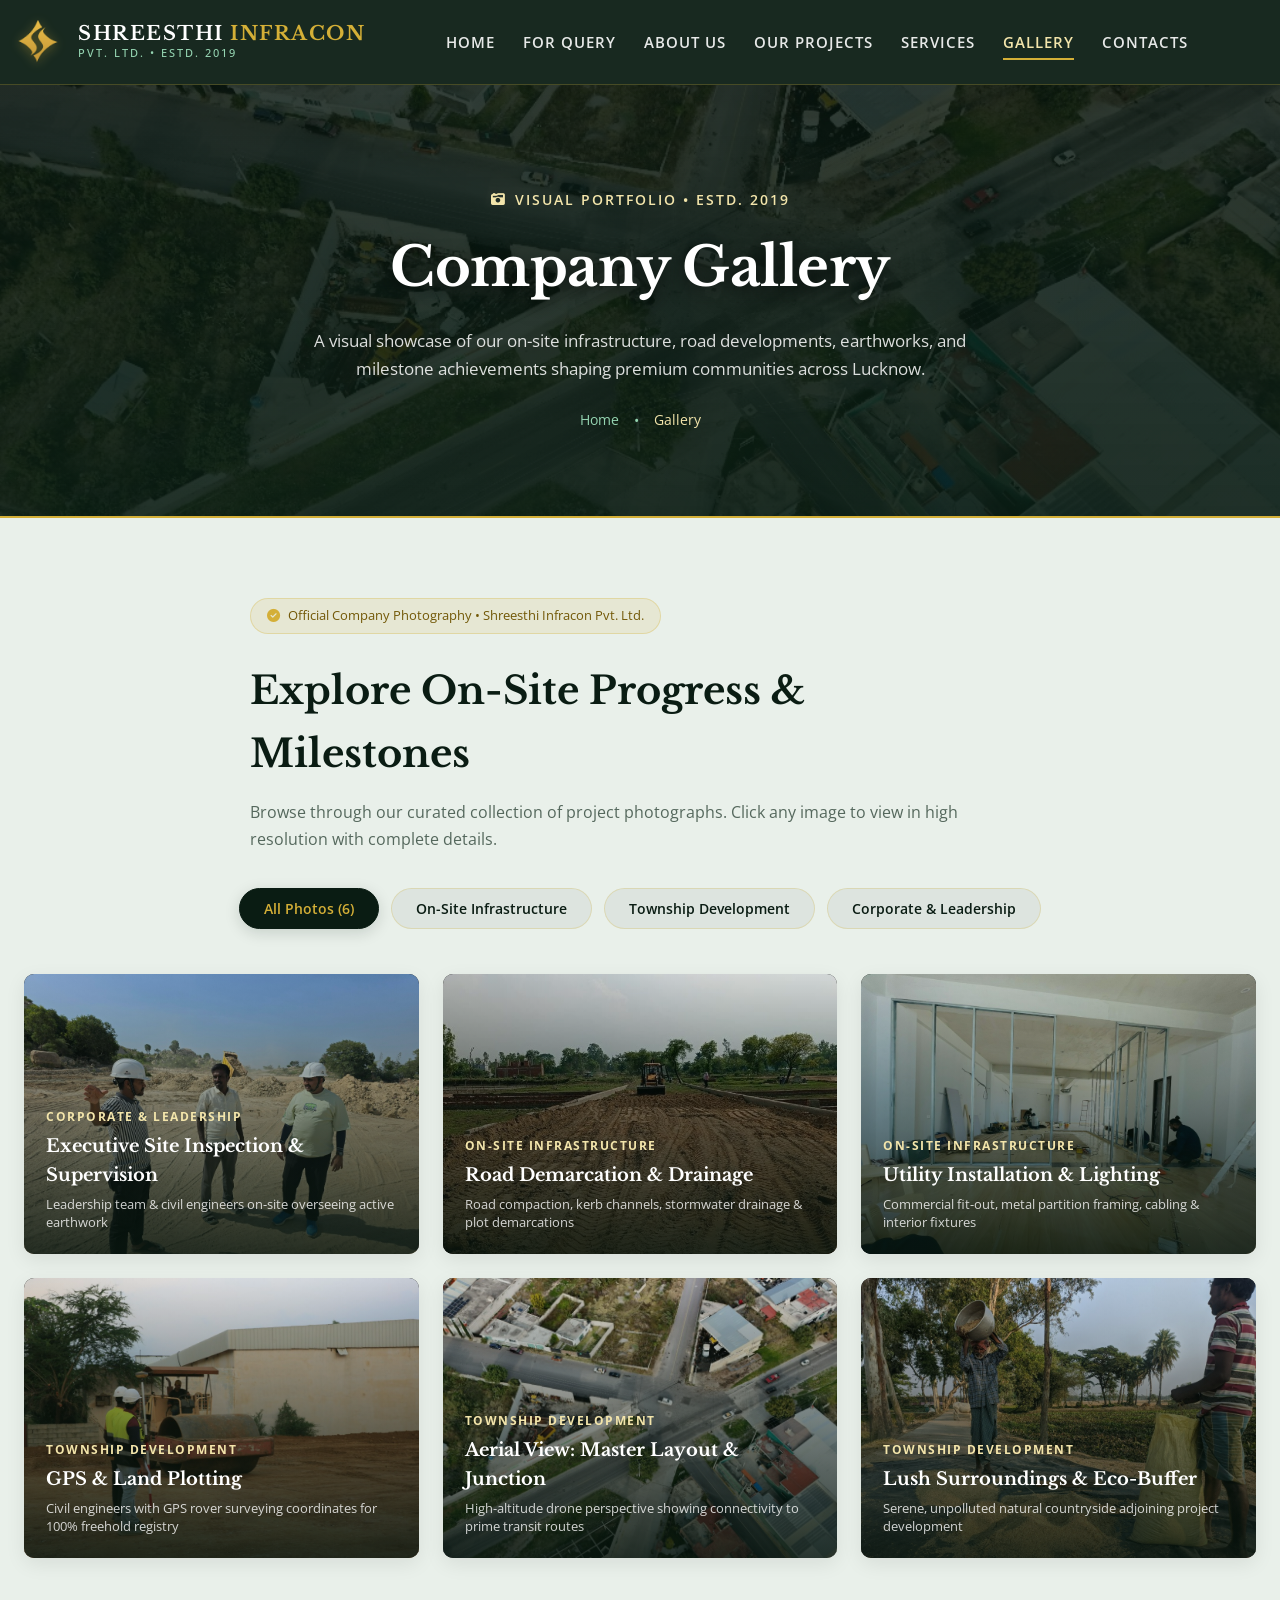
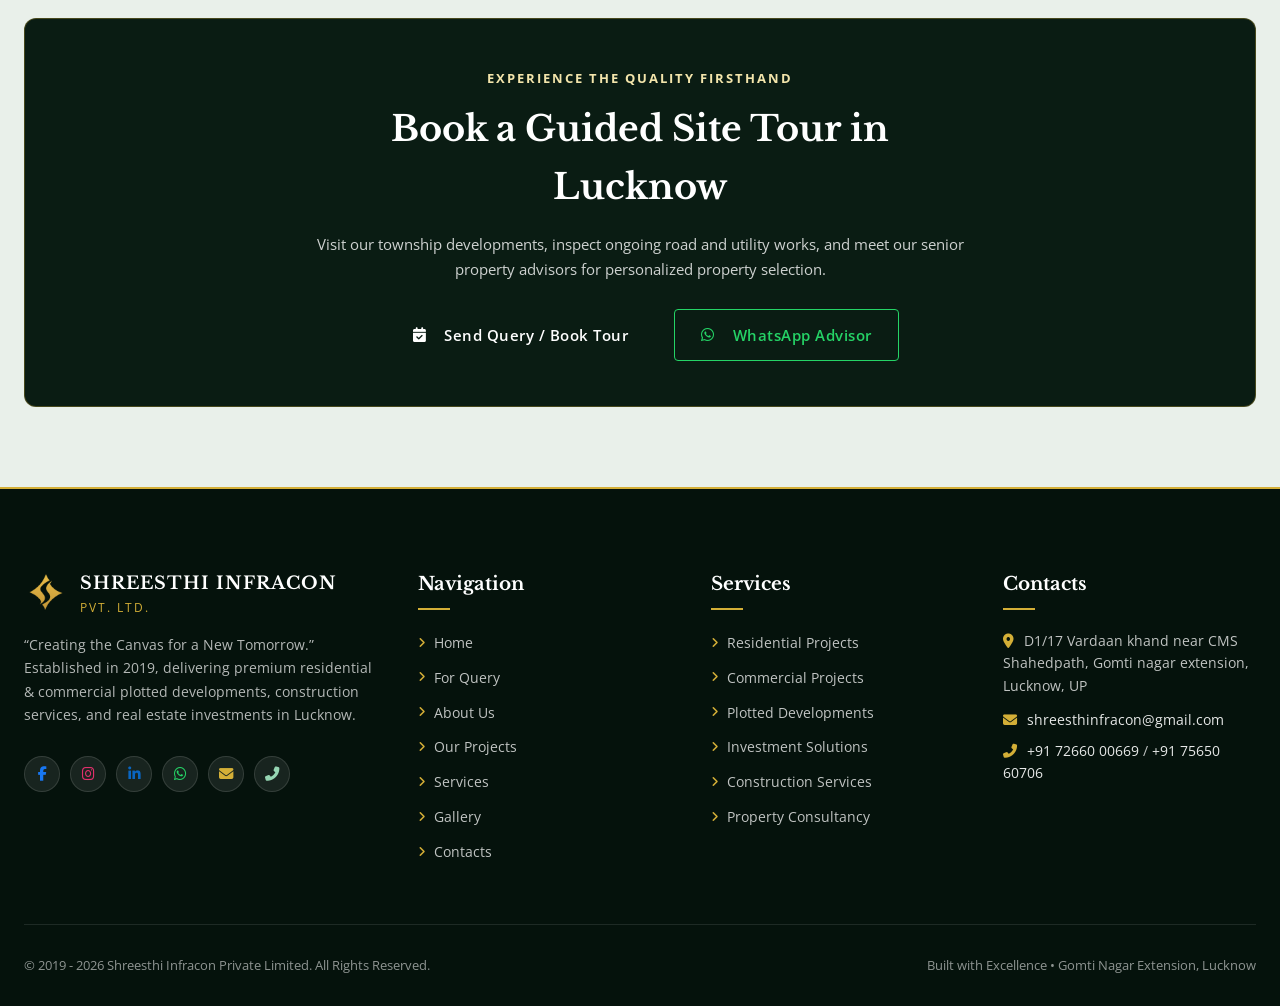
==== commit 815d4edf: "Update photo title to Road Demarcation & Drainage in gallery and homepage" ====
--- a/gallery.html
+++ b/gallery.html
@@ -308,15 +308,15 @@
           </div>
         </div>
 
-        <!-- Image 2: Road Compaction & Plotted Demarcation -->
+        <!-- Image 2: Road Demarcation and Drainage -->
         <div class="gallery-card-wrapper" data-category="site-work">
-          <div class="gallery-card gallery-item" data-caption="Heavy Compactor Road Leveling &amp; Residential Plot Demarcation">
-            <img src="assets/images/gallery/gallery-road-roller.jpg" alt="Heavy Road Roller Compaction and Plot Demarcations" class="gallery-card-img">
+          <div class="gallery-card gallery-item" data-caption="Road Demarcation and Drainage - Internal Roadways &amp; Stormwater Channels">
+            <img src="assets/images/gallery/gallery-road-roller.jpg" alt="Road Demarcation and Drainage" class="gallery-card-img">
             <div class="gallery-zoom-badge"><i class="fas fa-search-plus"></i></div>
             <div class="gallery-card-overlay">
               <span class="gallery-card-tag">On-Site Infrastructure</span>
-              <h3 class="gallery-card-title">Road Compaction &amp; Plot Demarcations</h3>
-              <p class="gallery-card-sub">Heavy machinery leveling internal access roads &amp; brick demarcation</p>
+              <h3 class="gallery-card-title">Road Demarcation &amp; Drainage</h3>
+              <p class="gallery-card-sub">Road compaction, kerb channels, stormwater drainage &amp; plot demarcations</p>
             </div>
           </div>
         </div>
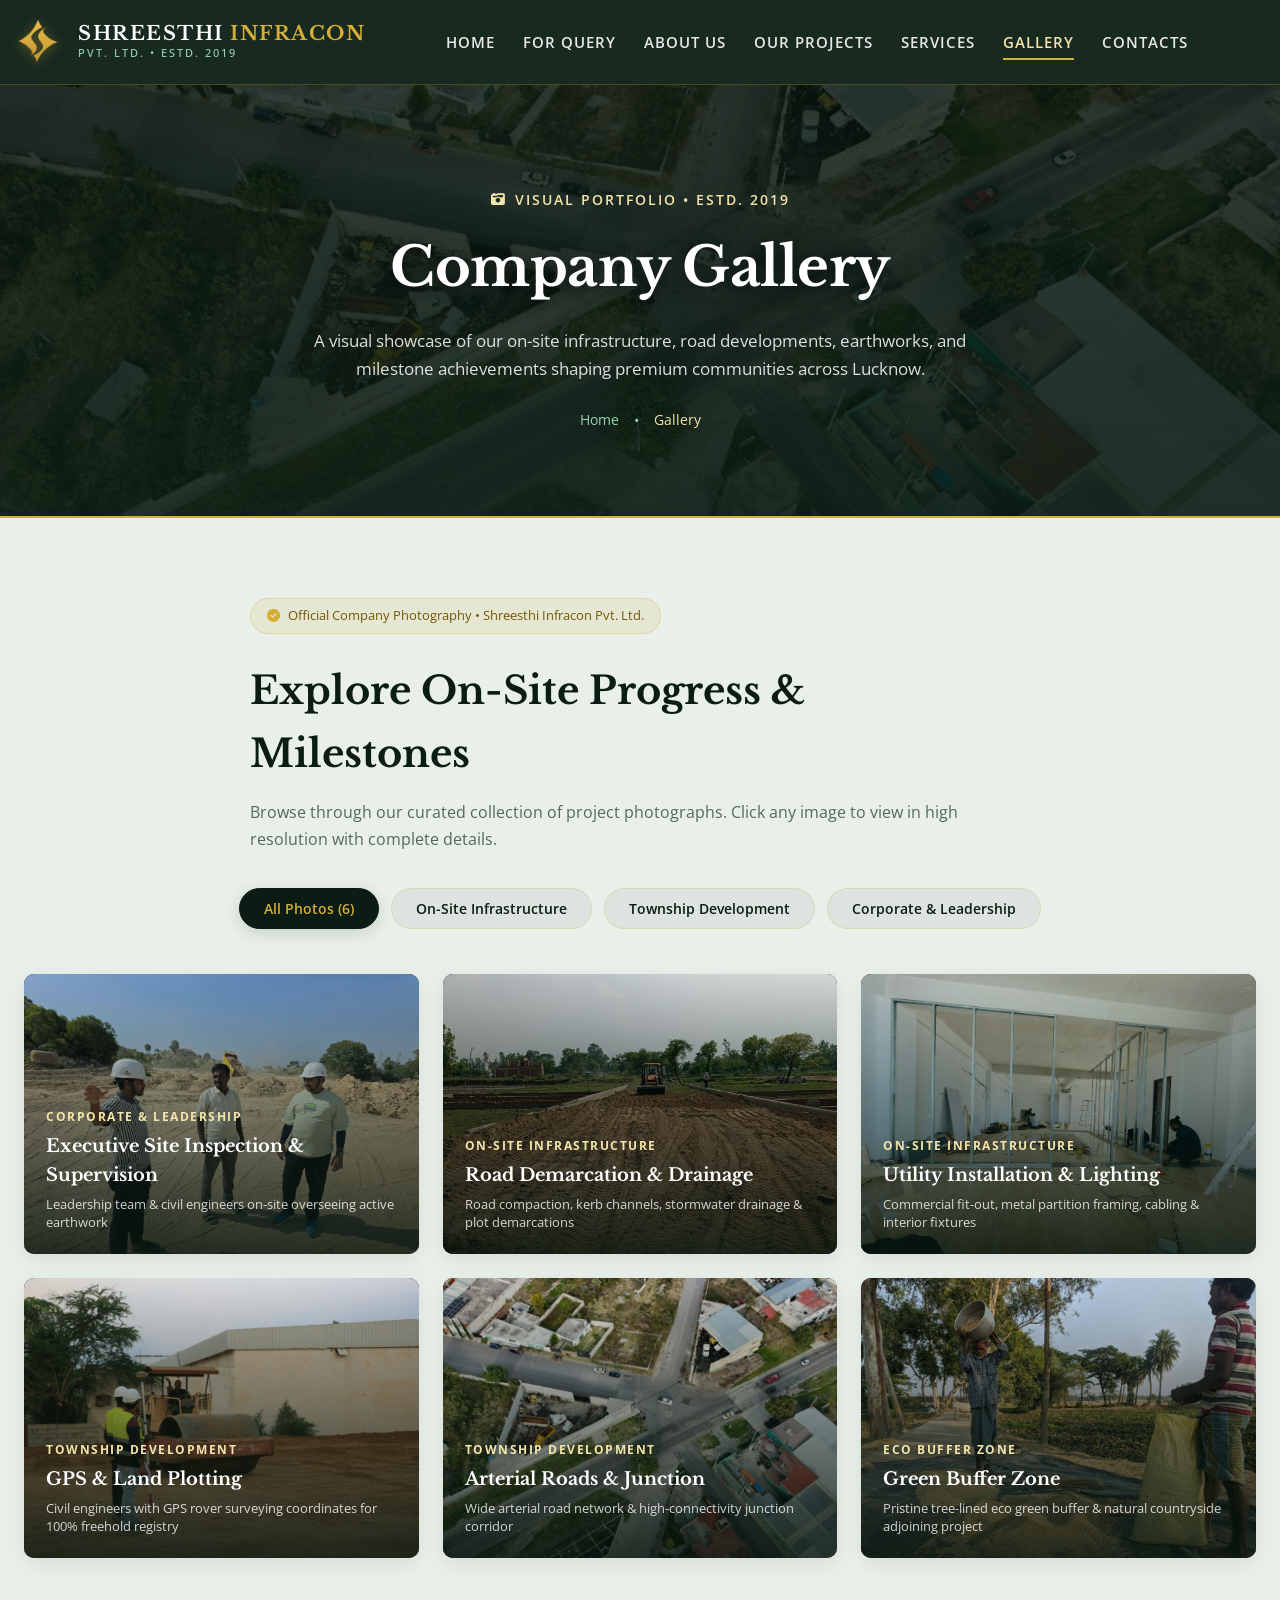
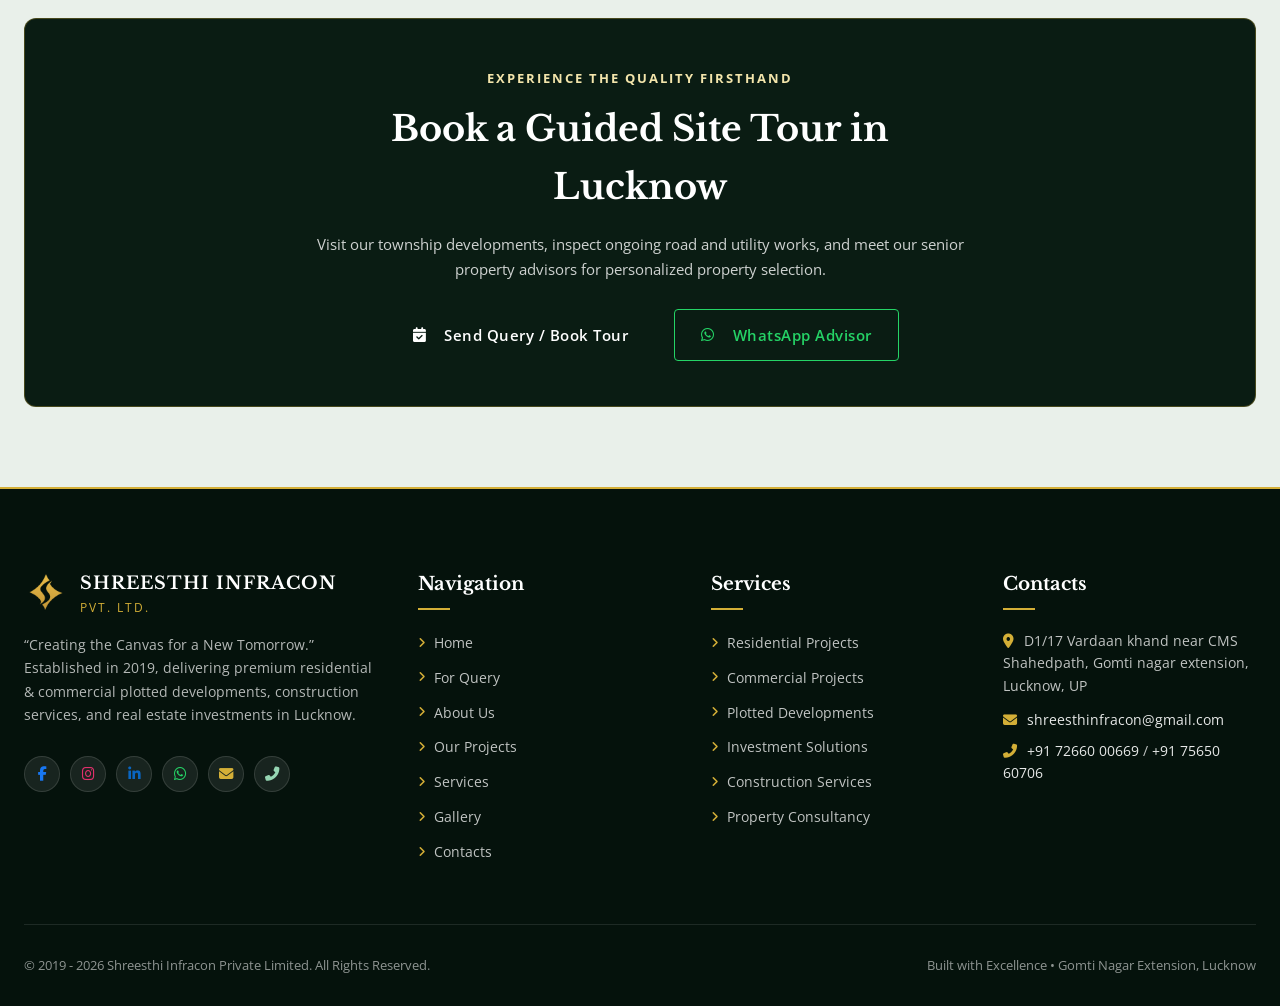
==== commit d93a584c: "Update photo titles to Arterial Roads & Junction and Green Buffer Zone in gallery and homepage" ====
--- a/gallery.html
+++ b/gallery.html
@@ -347,28 +347,28 @@
           </div>
         </div>
 
-        <!-- Image 5: Aerial Master Layout & Strategic Junction -->
+        <!-- Image 5: Arterial Roads & Connectivity -->
         <div class="gallery-card-wrapper" data-category="township">
-          <div class="gallery-card gallery-item" data-caption="Aerial Master Layout &amp; Strategic Road Junction Connectivity">
-            <img src="assets/images/gallery/gallery-aerial-view.jpg" alt="Aerial Master Layout and Road Junction" class="gallery-card-img">
+          <div class="gallery-card gallery-item" data-caption="Arterial Roads &amp; Junction Connectivity - High-Altitude Aerial Layout">
+            <img src="assets/images/gallery/gallery-aerial-view.jpg" alt="Arterial Roads and Junction Connectivity" class="gallery-card-img">
             <div class="gallery-zoom-badge"><i class="fas fa-search-plus"></i></div>
             <div class="gallery-card-overlay">
               <span class="gallery-card-tag">Township Development</span>
-              <h3 class="gallery-card-title">Aerial View: Master Layout &amp; Junction</h3>
-              <p class="gallery-card-sub">High-altitude drone perspective showing connectivity to prime transit routes</p>
-            </div>
-          </div>
-        </div>
-
-        <!-- Image 6: Eco-Green Buffer & Surrounding Landscape -->
+              <h3 class="gallery-card-title">Arterial Roads &amp; Junction</h3>
+              <p class="gallery-card-sub">Wide arterial road network &amp; high-connectivity junction corridor</p>
+            </div>
+          </div>
+        </div>
+
+        <!-- Image 6: Green Buffer Zone -->
         <div class="gallery-card-wrapper" data-category="township">
-          <div class="gallery-card gallery-item" data-caption="Pristine Green Countryside &amp; Natural Eco Buffer Adjoining Township">
-            <img src="assets/images/gallery/gallery-green-landscape.jpg" alt="Pristine Natural Green Surroundings" class="gallery-card-img">
+          <div class="gallery-card gallery-item" data-caption="Green Buffer Zone &amp; Serene Natural Countryside Surroundings">
+            <img src="assets/images/gallery/gallery-green-landscape.jpg" alt="Green Buffer Zone and Natural Surroundings" class="gallery-card-img">
             <div class="gallery-zoom-badge"><i class="fas fa-search-plus"></i></div>
             <div class="gallery-card-overlay">
-              <span class="gallery-card-tag">Township Development</span>
-              <h3 class="gallery-card-title">Lush Surroundings &amp; Eco-Buffer</h3>
-              <p class="gallery-card-sub">Serene, unpolluted natural countryside adjoining project development</p>
+              <span class="gallery-card-tag">Eco Buffer Zone</span>
+              <h3 class="gallery-card-title">Green Buffer Zone</h3>
+              <p class="gallery-card-sub">Pristine tree-lined eco green buffer &amp; natural countryside adjoining project</p>
             </div>
           </div>
         </div>
